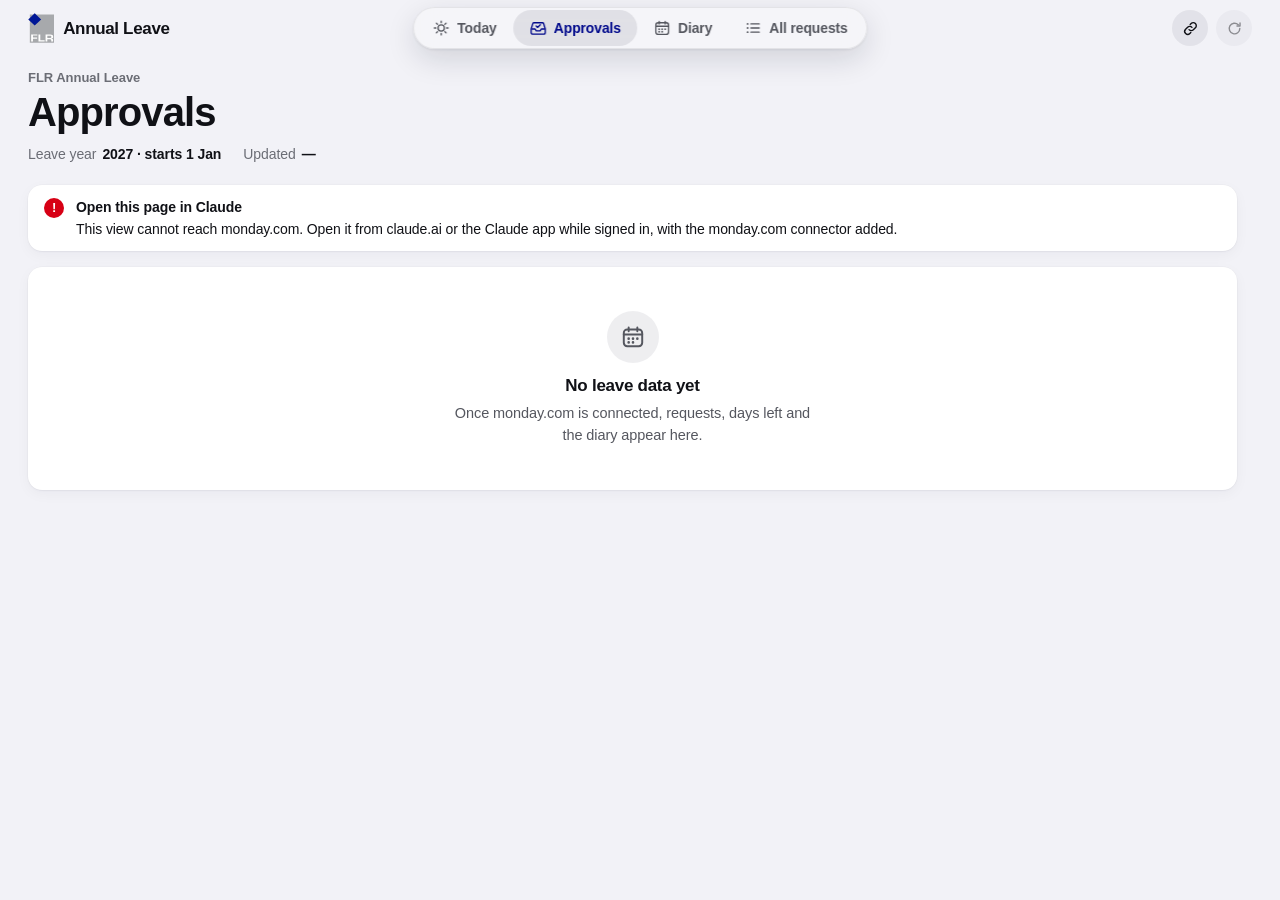
==== annual-leave/index.html @ 5f3b492f "Market Watch 1.0: the Hub page (market/), its tile icon, settings label and Likkle Jeff's answers (b" ====
<!doctype html>
<html lang="en-GB">
<head>
<meta charset="utf-8">
<meta name="viewport" content="width=device-width, initial-scale=1, viewport-fit=cover">
<meta name="robots" content="noindex, nofollow">
<meta name="color-scheme" content="light dark">
<meta http-equiv="Content-Security-Policy" content="default-src 'self'; script-src 'self' 'unsafe-inline'; style-src 'self' 'unsafe-inline'; img-src 'self' data:; connect-src 'self' https://*.supabase.co wss://*.supabase.co; base-uri 'none'; form-action 'none'; object-src 'none'">
<link rel="icon" href="../assets/flr-icon-192.png">
<style>:root{padding-top:env(safe-area-inset-top,0px);padding-bottom:env(safe-area-inset-bottom,0px)}body{margin:0}img{max-width:100%}[hidden]{display:none!important}</style>
<link rel="stylesheet" href="../tool-transition.css">
<script src="../flr-config.js"></script>
<script src="../vendor/supabase-2.116.0.js"></script>
<script src="bridge.js"></script>
<script type="module" src="../assistant/assistant.js?v=2.4"></script>
</head>
<body>
<title>FLR Annual Leave</title>
<style>
/* ============================================================================
   FLR Annual Leave in the FLR Hub's look, shared with the Speeding Report:
   grouped grey ground, white cards, system type, FLR navy as the tint,
   translucent bars and springs. Light and dark follow the viewer's theme.
   ========================================================================== */
:root{
  color-scheme:light;
  --bg:#f2f2f7; --surface:#ffffff; --surface-2:#f7f7fa; --row-hover:#f4f4f8; --weekend:#f3f3f7;
  --fill:rgba(118,118,128,.12); --fill-2:rgba(118,118,128,.22);
  --ink:#101116; --ink-2:#55575f; --ink-3:#6b6d75;
  --sep:rgba(60,60,67,.2); --line-2:rgba(60,60,67,.3);
  --tint:#00098b; --tint-fill:#00098b; --tint-hover:#1a24a8; --on-tint:#ffffff; --tint-soft:rgba(0,9,139,.08);
  --ok:#2a9d48; --green-ink:#1d6b33; --green-soft:rgba(52,199,89,.16);
  --accept:#1f7a36; --accept-hover:#1a6a2f;
  --gold:#dda44d; --gold-ink:#7a4a00; --gold-soft:rgba(221,164,77,.22);
  --red:#d70015; --red-ink:#b3000f; --red-soft:rgba(215,0,21,.1);
  --bh:#8e8e93; --shut:#2f7bc0; --jeff:#8944ab;
  --av-a:#b4b9c5; --av-b:#8b91a0;
  --mat:rgba(246,246,249,.74); --mat-solid:#f6f6f9; --mat-edge:rgba(0,0,0,.07); --blur:saturate(180%) blur(22px);
  --mat-alert:rgba(242,242,247,.9);
  --scrim:rgba(8,10,24,.32);
  --seg-bg:rgba(118,118,128,.12); --seg-thumb:#ffffff; --seg-on:#101116;
  --tab-thumb:rgba(118,118,128,.16); --tab-on:#00098b;
  --toast:rgba(28,28,30,.88); --on-toast:#ffffff;
  --skeleton:rgba(118,118,128,.1); --skeleton-hi:rgba(118,118,128,.2);
  --focus:#1a24a8;
  --sh-card:0 0 0 .5px rgba(0,0,0,.03),0 1px 2px rgba(16,18,40,.04),0 4px 14px rgba(16,18,40,.04);
  --sh-float:0 10px 30px rgba(16,18,40,.14),0 1px 3px rgba(16,18,40,.08);
  --sh-sheet:0 28px 80px rgba(16,18,40,.3),0 2px 8px rgba(16,18,40,.1);
  --sh-thumb:0 3px 8px rgba(0,0,0,.12),0 3px 1px rgba(0,0,0,.04);
  --font-text:-apple-system,BlinkMacSystemFont,"SF Pro Text","Segoe UI",Roboto,"Helvetica Neue",Arial,sans-serif;
  --font-display:-apple-system,BlinkMacSystemFont,"SF Pro Display","Segoe UI",Roboto,"Helvetica Neue",Arial,sans-serif;
  --font-num:ui-rounded,"SF Pro Rounded",-apple-system,BlinkMacSystemFont,"Segoe UI",Roboto,sans-serif;
  --r-card:14px; --r-ctl:10px; --r-sheet:22px; --r-seg:9px; --r-thumb:7px; --r-cell:5px;
  --ease:cubic-bezier(.25,1,.5,1);
  --nav-h:56px; --tabbar-h:0px; --gutter:16px; --hair:1px;
}
@media (min-resolution:2dppx){:root{--hair:.5px}}
@media (prefers-color-scheme:dark){
  :root:not([data-theme="light"]){
    color-scheme:dark;
    --bg:#000000; --surface:#1c1c1e; --surface-2:#232326; --row-hover:#26262a; --weekend:#252528;
    --fill:rgba(118,118,128,.24); --fill-2:rgba(118,118,128,.36);
    --ink:#f5f5f7; --ink-2:#aeaeb2; --ink-3:#98989f;
    --sep:rgba(84,84,88,.55); --line-2:rgba(235,235,245,.28);
    --tint:#9aa2ff; --tint-fill:#4550f0; --tint-hover:#5b65ff; --on-tint:#ffffff; --tint-soft:rgba(154,162,255,.16);
    --ok:#30d158; --green-ink:#5bd87a; --green-soft:rgba(48,209,88,.18);
    --accept:#1f7a36; --accept-hover:#248a3d;
    --gold:#e5b566; --gold-ink:#f2c879; --gold-soft:rgba(229,181,102,.2);
    --red:#ff453a; --red-ink:#ff6b61; --red-soft:rgba(255,69,58,.2);
    --bh:#8e8e93; --shut:#64a8e8; --jeff:#bf5af2; --av-a:#6f7482; --av-b:#545865;
    --mat:rgba(28,28,30,.72); --mat-solid:#1c1c1e; --mat-edge:rgba(255,255,255,.08);
    --mat-alert:rgba(44,44,46,.9);
    --scrim:rgba(0,0,0,.5);
    --seg-bg:rgba(118,118,128,.24); --seg-thumb:#636366; --seg-on:#ffffff;
    --tab-thumb:rgba(255,255,255,.12); --tab-on:#b3b9ff;
    --toast:rgba(58,58,60,.92);
    --skeleton:rgba(118,118,128,.16); --skeleton-hi:rgba(118,118,128,.28);
    --focus:#b3b9ff;
    --sh-card:0 0 0 .5px rgba(255,255,255,.06);
    --sh-float:0 12px 34px rgba(0,0,0,.55),0 0 0 .5px rgba(255,255,255,.08);
    --sh-sheet:0 30px 90px rgba(0,0,0,.7),0 0 0 .5px rgba(255,255,255,.08);
    --sh-thumb:0 3px 8px rgba(0,0,0,.3);
  }
}
:root[data-theme="dark"]{
  color-scheme:dark;
  --bg:#000000; --surface:#1c1c1e; --surface-2:#232326; --row-hover:#26262a; --weekend:#252528;
  --fill:rgba(118,118,128,.24); --fill-2:rgba(118,118,128,.36);
  --ink:#f5f5f7; --ink-2:#aeaeb2; --ink-3:#98989f;
  --sep:rgba(84,84,88,.55); --line-2:rgba(235,235,245,.28);
  --tint:#9aa2ff; --tint-fill:#4550f0; --tint-hover:#5b65ff; --on-tint:#ffffff; --tint-soft:rgba(154,162,255,.16);
  --ok:#30d158; --green-ink:#5bd87a; --green-soft:rgba(48,209,88,.18);
  --accept:#1f7a36; --accept-hover:#248a3d;
  --gold:#e5b566; --gold-ink:#f2c879; --gold-soft:rgba(229,181,102,.2);
  --red:#ff453a; --red-ink:#ff6b61; --red-soft:rgba(255,69,58,.2);
  --bh:#8e8e93; --shut:#64a8e8; --jeff:#bf5af2; --av-a:#6f7482; --av-b:#545865;
  --mat:rgba(28,28,30,.72); --mat-solid:#1c1c1e; --mat-edge:rgba(255,255,255,.08);
  --mat-alert:rgba(44,44,46,.9);
  --scrim:rgba(0,0,0,.5);
  --seg-bg:rgba(118,118,128,.24); --seg-thumb:#636366; --seg-on:#ffffff;
  --tab-thumb:rgba(255,255,255,.12); --tab-on:#b3b9ff;
  --toast:rgba(58,58,60,.92);
  --skeleton:rgba(118,118,128,.16); --skeleton-hi:rgba(118,118,128,.28);
  --focus:#b3b9ff;
  --sh-card:0 0 0 .5px rgba(255,255,255,.06);
  --sh-float:0 12px 34px rgba(0,0,0,.55),0 0 0 .5px rgba(255,255,255,.08);
  --sh-sheet:0 30px 90px rgba(0,0,0,.7),0 0 0 .5px rgba(255,255,255,.08);
  --sh-thumb:0 3px 8px rgba(0,0,0,.3);
}
@media (prefers-reduced-transparency:reduce){:root:root{--mat:var(--mat-solid);--mat-alert:var(--surface);--blur:none}}
@media (prefers-contrast:more){:root:root{--sep:var(--line-2);--ink-3:var(--ink-2);--mat:var(--mat-solid);--mat-alert:var(--surface);--blur:none}}

/* ---------------------------------------------------------------- base */
*,*::before,*::after{box-sizing:border-box}
html{background:var(--bg);scrollbar-gutter:stable;-webkit-text-size-adjust:100%;text-size-adjust:100%;
  scroll-padding-top:calc(env(safe-area-inset-top,0px) + var(--nav-h) + 12px);scroll-padding-bottom:calc(var(--tabbar-h) + 16px)}
html.overlay-open{overflow:hidden}
body{margin:0;background:var(--bg);color:var(--ink);font:400 15px/1.47 var(--font-text);letter-spacing:-.006em;-webkit-font-smoothing:antialiased;
  -webkit-tap-highlight-color:transparent;overflow-x:clip;font-optical-sizing:auto}
button,input,select,textarea{font:inherit;color:inherit;letter-spacing:inherit}
button{cursor:pointer}
h1,h2,h3,h4,p,ul,dl,dd{margin:0}
a{color:var(--tint)}
:focus-visible{outline:2px solid var(--focus);outline-offset:2px}
.sr{position:absolute!important;width:1px;height:1px;overflow:hidden;clip:rect(0 0 0 0);white-space:nowrap}
.defs{position:absolute;width:0;height:0;overflow:hidden}
.num{font-variant-numeric:tabular-nums}
.ico{display:block;width:18px;height:18px;flex:none}
.ico.spin{animation:spin .8s steps(8) infinite}
@keyframes spin{to{transform:rotate(360deg)}}

/* ---------------------------------------------------------------- navigation bar: the material fades in as content scrolls under it */
.navbar{position:fixed;z-index:50;top:0;left:0;right:0;padding-top:env(safe-area-inset-top,0px)}
.nb-mat{position:absolute;inset:0;background:var(--mat);-webkit-backdrop-filter:var(--blur);backdrop-filter:var(--blur);
  box-shadow:inset 0 calc(-1 * var(--hair)) 0 var(--mat-edge);opacity:var(--nb-mat,0);pointer-events:none}
.nb-row{position:relative;display:flex;align-items:center;gap:10px;height:var(--nav-h);max-width:1296px;margin:0 auto;
  padding-inline:max(var(--gutter),env(safe-area-inset-left,0px)) max(var(--gutter),env(safe-area-inset-right,0px))}
.nb-lead,.nb-trail{display:flex;align-items:center;gap:10px;flex:1 1 0;min-width:0}
.nb-trail{justify-content:flex-end;gap:8px}
.brand{display:flex;align-items:center;gap:9px;flex:none;font:600 17px/1 var(--font-text);letter-spacing:-.02em;white-space:nowrap}
.brand .mark{display:block;height:30px;width:auto;aspect-ratio:143/164}
.nb-title{min-width:0;font:600 17px/1.2 var(--font-text);letter-spacing:-.022em;white-space:nowrap;overflow:hidden;text-overflow:ellipsis;
  opacity:var(--nb-title,0);transform:translateY(calc((1 - var(--nb-title,0)) * 4px))}
.btn.nb-act{flex:none}
.nb-act.busy:disabled{opacity:1}
.nb-act.busy .ico{animation:spin 1s linear infinite}
@media (min-width:721px){:root{--gutter:28px}}
@media (min-width:1040px){.nb-title{display:none}}   /* the tab bar sits in the middle of the bar from here up */
@media (max-width:1099px){.brand-name{display:none}}
/* Six tabs need the room: the bar's buttons show icons only (their names stay as tooltips and for screen readers) */
.btn.nb-act{width:36px;padding:0}
.nb-act .lbl{position:absolute;width:1px;height:1px;overflow:hidden;clip:rect(0 0 0 0);white-space:nowrap}

/* ---------------------------------------------------------------- tab bar: a floating capsule, top centre on wide screens, bottom on phones */
.tabbar{position:fixed;z-index:60;top:calc(env(safe-area-inset-top,0px) + (var(--nav-h) - 42px) / 2);left:50%;transform:translateX(-50%);display:flex;padding:3px;
  border-radius:999px;background:var(--mat);-webkit-backdrop-filter:var(--blur);backdrop-filter:var(--blur);box-shadow:var(--sh-float),inset 0 0 0 var(--hair) var(--mat-edge);
  touch-action:none;user-select:none;-webkit-user-select:none}
.tb-thumb{position:absolute;z-index:0;top:3px;bottom:3px;left:0;width:0;border-radius:999px;background:var(--tab-thumb);pointer-events:none}
.tab{position:relative;z-index:1;display:flex;align-items:center;gap:7px;height:36px;padding:0 16px;border:0;border-radius:999px;background:none;
  font:600 14px/1 var(--font-text);letter-spacing:-.01em;color:var(--ink-2);white-space:nowrap;-webkit-tap-highlight-color:transparent;transition:color .18s,transform .28s var(--ease)}
@media (hover:hover){.tab:hover{color:var(--ink)}}
.tab[aria-selected="true"]{color:var(--tab-on)}
.tab:active{transform:scale(.95);transition-duration:.08s}
.tab:focus-visible{outline-offset:-2px}
.badge{display:inline-flex;align-items:center;justify-content:center;min-width:20px;height:20px;padding:0 6px;border-radius:10px;background:var(--red);color:#fff;
  font:700 12px/1 var(--font-text);letter-spacing:0;font-variant-numeric:tabular-nums}
@media (max-width:1039px){   /* phones and tablets: a floating bar at the bottom, as on iPhone */
  :root{--tabbar-h:78px}
  .tabbar{top:auto;bottom:calc(env(safe-area-inset-bottom,0px) + 10px);left:max(16px,env(safe-area-inset-left,0px));right:max(16px,env(safe-area-inset-right,0px));transform:none;padding:4px}
  .tab{flex:1 1 0;flex-direction:column;justify-content:center;gap:3px;min-width:0;height:56px;padding:0 2px;font-size:11px;letter-spacing:0}
  .tab .ico{width:23px;height:23px}
  .tb-thumb{top:4px;bottom:4px}
  .badge{position:absolute;top:4px;left:calc(50% + 5px);min-width:18px;height:18px;padding:0 5px;font-size:11px;box-shadow:0 0 0 2px var(--mat-solid)}
}

/* ---------------------------------------------------------------- page and large title */
.page{display:block;max-width:1296px;margin:0 auto;padding-inline:max(var(--gutter),env(safe-area-inset-left,0px)) max(var(--gutter),env(safe-area-inset-right,0px));
  padding-block:var(--nav-h) calc(var(--tabbar-h) + 48px)}
.lt{display:flex;flex-direction:column;gap:4px;padding-block:14px 20px}
.lt-eyebrow{font:600 13px/1.3 var(--font-text);letter-spacing:-.003em;color:var(--ink-3)}
/* A person's record: the way back to the tab it was opened from, where the eyebrow was (as a back button on iPhone) */
.lt-back{display:inline-flex;align-items:center;align-self:flex-start;gap:1px;min-height:32px;margin:-8px 0 -7px -9px;padding:0 12px 0 3px;border:0;border-radius:999px;
  background:none;font:600 15px/1 var(--font-text);letter-spacing:-.01em;color:var(--tint);cursor:pointer;-webkit-tap-highlight-color:transparent;
  transition:background-color .15s,transform .25s var(--ease)}
.lt-back .ico{width:20px;height:20px}
@media (hover:hover){.lt-back:hover{background:var(--tint-soft)}}
.lt-back:active{transform:scale(.96);transition-duration:.08s}
.lt-back:focus-visible{outline:2px solid var(--focus);outline-offset:1px}
.lt-title{font:700 clamp(32px,4.2vw,40px)/1.08 var(--font-display);letter-spacing:-.022em;text-wrap:balance}
.lt-title:focus{outline:none}
.lt-sub{max-width:70ch;font-size:15px;color:var(--ink-2);text-wrap:pretty}
.lt-sub.has-who{display:flex;align-items:center;gap:10px}   /* My Leave: the person's photo, then their name in bold */
.lt-sub .avatar{width:34px;height:34px;font-size:12.5px}
.lt-sub b{font-weight:650;color:var(--ink)}
.meta-row{display:flex;flex-wrap:wrap;align-items:baseline;gap:4px 22px;margin-top:6px}
.meta{display:flex;flex-wrap:wrap;gap:4px 22px;font-size:14px}
.meta>div{display:flex;gap:6px;align-items:baseline}
.meta dt{color:var(--ink-3)}
.meta dd{font-weight:600;font-variant-numeric:tabular-nums}
.saving{display:inline-flex;align-items:center;gap:7px;font-size:14px;font-weight:600;color:var(--tint)}
.saving::before{content:"";width:7px;height:7px;flex:none;border-radius:50%;background:currentColor}
@media (prefers-reduced-motion:no-preference){.saving::before{animation:pulse 1.2s ease-in-out infinite}}
@keyframes pulse{50%{opacity:.25}}

/* ---------------------------------------------------------------- buttons: feedback on press, not on release */
.btn{position:relative;display:inline-flex;align-items:center;justify-content:center;gap:7px;min-height:36px;padding:0 16px;border:0;border-radius:999px;
  background:var(--fill);color:var(--ink);font:600 14px/1 var(--font-text);letter-spacing:-.006em;white-space:nowrap;text-decoration:none;cursor:pointer;
  -webkit-tap-highlight-color:transparent;transition:transform .28s var(--ease),background-color .15s,color .15s,opacity .15s}
.btn .ico{width:17px;height:17px}
.btn:active{transform:scale(.96);transition-duration:.08s}
.btn:disabled{opacity:.45;cursor:default}
.btn:disabled:active{transform:none}
.btn[aria-busy="true"]:disabled{opacity:1}
.btn.sm{min-height:30px;padding:0 12px;font-size:13px}
.btn.lg{min-height:44px;padding:0 20px;font-size:15px}
.btn.primary{background:var(--tint-fill);color:var(--on-tint)}
.btn.tinted{background:var(--tint-soft);color:var(--tint)}
.btn.accept{background:var(--accept);color:#fff}
.btn.review{background:var(--gold-soft);color:var(--gold-ink)}
.btn.deny{background:var(--red-soft);color:var(--red-ink)}
@media (hover:hover){
  .btn:hover:not(:disabled){background:var(--fill-2)}
  .btn.primary:hover:not(:disabled){background:var(--tint-hover)}
  .btn.tinted:hover:not(:disabled){background:color-mix(in srgb,var(--tint) 16%,transparent)}
  .btn.accept:hover:not(:disabled){background:var(--accept-hover)}
  .btn.review:hover:not(:disabled){background:color-mix(in srgb,var(--gold) 38%,transparent)}
  .btn.deny:hover:not(:disabled){background:color-mix(in srgb,var(--red) 17%,transparent)}
}
.iconbtn{display:grid;place-items:center;width:36px;height:36px;flex:none;padding:0;border:0;border-radius:50%;background:var(--fill);color:var(--ink);cursor:pointer;
  -webkit-tap-highlight-color:transparent;transition:transform .28s var(--ease),background-color .15s}
.iconbtn:active{transform:scale(.9);transition-duration:.08s}
@media (hover:hover){.iconbtn:hover{background:var(--fill-2)}}

/* ---------------------------------------------------------------- fields, segmented control, filter chips */
.toolbar{display:flex;flex-wrap:wrap;align-items:center;gap:8px 10px;margin-bottom:10px}
.toolbar .grow{flex:1 1 220px}
.toolbar select.input{flex:0 1 auto}
.input{height:38px;min-width:0;max-width:100%;padding:0 12px;border:0;border-radius:var(--r-ctl);background-color:var(--fill);color:var(--ink);
  font:400 15px/1 var(--font-text);letter-spacing:-.01em;transition:background-color .15s,box-shadow .15s}
select.input{-webkit-appearance:none;appearance:none;padding-right:34px;cursor:pointer;background-repeat:no-repeat;background-position:right 12px center;
  background-image:url("data:image/svg+xml,%3Csvg xmlns='http://www.w3.org/2000/svg' width='12' height='8' viewBox='0 0 12 8'%3E%3Cpath d='M1.5 1.75 6 6.25l4.5-4.5' fill='none' stroke='%238e8e93' stroke-width='1.8' stroke-linecap='round' stroke-linejoin='round'/%3E%3C/svg%3E")}
input.input[type="search"]{padding-left:34px;background-repeat:no-repeat;background-position:11px center;
  background-image:url("data:image/svg+xml,%3Csvg xmlns='http://www.w3.org/2000/svg' width='16' height='16' viewBox='0 0 16 16'%3E%3Ccircle cx='6.8' cy='6.8' r='5' fill='none' stroke='%238e8e93' stroke-width='1.8'/%3E%3Cpath d='m10.6 10.6 3.9 3.9' stroke='%238e8e93' stroke-width='1.8' stroke-linecap='round'/%3E%3C/svg%3E")}
.input::placeholder{color:var(--ink-3);opacity:1}
@media (hover:hover){.input:hover{background-color:var(--fill-2)}}
.input:focus-visible{outline:none;box-shadow:0 0 0 3px var(--tint-soft),inset 0 0 0 1.5px var(--focus)}
textarea.note{display:block;width:100%;min-height:66px;resize:vertical;padding:10px 12px;border:0;border-radius:var(--r-ctl);background:var(--fill);
  font:400 15px/1.4 var(--font-text);transition:background-color .15s,box-shadow .15s}
textarea.note::placeholder{color:var(--ink-3);opacity:1}
textarea.note:focus-visible{outline:none;background:var(--surface);box-shadow:0 0 0 3px var(--tint-soft),inset 0 0 0 1.5px var(--focus)}
textarea.note:disabled{opacity:.55}
@media (pointer:coarse){.input,textarea.note{font-size:16px}}   /* 16px keeps iOS from zooming into a field */
label.lbl{display:grid;gap:6px}
.seg{position:relative;display:inline-grid;grid-auto-flow:column;grid-auto-columns:1fr;flex:none;margin:0;padding:2px;min-width:0;border:0;border-radius:var(--r-seg);
  background:var(--seg-bg);touch-action:pan-y}
.seg legend{position:absolute!important;width:1px;height:1px;overflow:hidden;clip:rect(0 0 0 0)}
.seg .thumb{position:absolute;z-index:0;top:2px;bottom:2px;left:0;width:0;border-radius:var(--r-thumb);background:var(--seg-thumb);box-shadow:var(--sh-thumb);pointer-events:none}
.seg label{position:relative;z-index:1;display:flex;align-items:center;justify-content:center;min-height:32px;padding:0 16px;font:600 13px/1.15 var(--font-text);
  letter-spacing:-.006em;color:var(--ink-2);text-align:center;cursor:pointer;user-select:none;-webkit-user-select:none;transition:color .18s}
.seg label.on{color:var(--seg-on)}
.seg input{position:absolute;inset:0;width:100%;height:100%;margin:0;opacity:0;cursor:pointer}
.seg label:has(input:focus-visible){outline:2px solid var(--focus);outline-offset:-1px;border-radius:var(--r-thumb)}
.seg:not(.live) label:has(input:checked){background:var(--seg-thumb);color:var(--seg-on);border-radius:var(--r-thumb);box-shadow:var(--sh-thumb)}
.seg.dragging{cursor:grabbing}
.fchip{position:relative;display:inline-flex;align-items:center;gap:6px;flex:none;height:34px;padding:0 14px;border-radius:999px;background:var(--fill);color:var(--ink-2);
  font:600 13px/1 var(--font-text);cursor:pointer;user-select:none;-webkit-user-select:none;-webkit-tap-highlight-color:transparent;
  transition:background-color .15s,color .15s,transform .28s var(--ease)}
.fchip input{position:absolute;width:1px;height:1px;margin:0;opacity:0;pointer-events:none}
.fchip .ico{display:none;width:14px;height:14px;margin-left:-3px}
.fchip:has(input:checked){background:var(--tint-fill);color:var(--on-tint)}
.fchip:has(input:checked) .ico{display:block}
.fchip:has(input:focus-visible){outline:2px solid var(--focus);outline-offset:2px}
.fchip:active{transform:scale(.95);transition-duration:.08s}
@media (hover:hover){.fchip:not(:has(input:checked)):hover{background:var(--fill-2)}}
.chiprow{display:flex;flex-wrap:wrap;gap:8px}
@media (max-width:560px){
  .toolbar .grow{flex-basis:100%}
  .toolbar select.input{flex:1 1 150px}
}

/* ---------------------------------------------------------------- alerts, empty states, loading */
.alerts{display:flex;flex-direction:column;gap:8px;margin:0 0 16px}
.alerts:empty{display:none}
.alert{display:flex;align-items:flex-start;gap:12px;padding:12px 16px;border-radius:var(--r-card);background:var(--surface);box-shadow:var(--sh-card);font-size:14px;line-height:1.45}
.alert::before{content:"!";flex:none;display:grid;place-items:center;width:20px;height:20px;margin-top:1px;border-radius:50%;background:var(--gold);color:#1b1200;font:700 13px/1 var(--font-text)}
.alert.bad::before{background:var(--red);color:#fff}
.alert .at{display:flex;flex-direction:column;gap:2px;min-width:0}
.alert b{font-weight:600}
.alert .muted{color:var(--ink-3)}
.wp-issues{display:grid;gap:8px;margin:6px 0 4px;padding:0;list-style:none}
.wp-issues li{display:grid;gap:1px}
.wp-issues b{font-weight:600}
.empty{display:flex;flex-direction:column;align-items:center;gap:6px;padding:44px 20px;border-radius:var(--r-card);background:var(--surface);box-shadow:var(--sh-card);text-align:center;color:var(--ink-2)}
.empty h3{font:600 17px/1.3 var(--font-text);letter-spacing:-.016em;color:var(--ink)}
.empty p{max-width:46ch;font-size:14.5px}
.em-ico{display:grid;place-items:center;width:52px;height:52px;margin-bottom:6px;border-radius:50%;background:var(--fill);color:var(--ink-2)}
.em-ico .ico{width:26px;height:26px}
.em-ico.ok{background:var(--green-soft);color:var(--green-ink)}
.skeleton{display:grid;gap:16px}
.skeleton div{height:200px;border-radius:var(--r-card);background:var(--skeleton)}
.skeleton div+div{height:140px}
@media (prefers-reduced-motion:no-preference){
  .skeleton div{background:linear-gradient(90deg,var(--skeleton) 30%,var(--skeleton-hi) 50%,var(--skeleton) 70%) 0 0/300% 100%;animation:shimmer 1.4s linear infinite}
}
@keyframes shimmer{from{background-position:100% 0}to{background-position:0 0}}

/* ---------------------------------------------------------------- status pills (filled) and suggestions (outlined) */
.pill{display:inline-flex;align-items:center;gap:6px;padding:3px 10px 3px 8px;border-radius:999px;font:600 12.5px/1.35 var(--font-text);letter-spacing:-.003em;white-space:nowrap}
.pill::before{content:"";width:7px;height:7px;flex:none;border-radius:50%;background:currentColor}
.pill.ok{background:var(--green-soft);color:var(--green-ink)}
.pill.new{background:var(--tint-soft);color:var(--tint)}
.pill.review{background:var(--gold-soft);color:var(--gold-ink)}
.pill.deny{background:var(--red-soft);color:var(--red-ink)}
.pill.grey{background:var(--fill);color:var(--ink-2)}
.pill.grey::before{background:transparent;box-shadow:inset 0 0 0 1.5px currentColor}
.pill.sug{background:transparent;box-shadow:inset 0 0 0 1.5px currentColor}
.chip{display:inline-flex;align-items:center;padding:2px 9px;border-radius:999px;background:var(--fill);font:500 12.5px/1.4 var(--font-text);color:var(--ink-2);white-space:nowrap}
.chip.days{background:var(--tint-soft);color:var(--tint);font-weight:600}

/* ---------------------------------------------------------------- approvals */
.cards{display:grid;gap:18px}
.card{min-width:0;border-radius:var(--r-card);background:var(--surface);box-shadow:var(--sh-card);overflow:hidden}
.card-head{display:flex;flex-wrap:wrap;align-items:center;justify-content:space-between;gap:12px 16px;padding:16px 18px}
.ch-who{display:flex;align-items:center;gap:12px;min-width:0}
.ch-who>div{min-width:0}
.ch-side{display:flex;flex-wrap:wrap;align-items:center;gap:8px}
.avatar{display:grid;place-items:center;width:42px;height:42px;flex:none;border-radius:50%;background:var(--tint-soft);color:var(--tint);font:600 15px/1 var(--font-text);letter-spacing:.02em}
img.avatar{display:block;object-fit:cover;background:var(--fill);box-shadow:0 0 0 var(--hair) var(--sep)}   /* the person's photo, when there is one */
.card-head h2{font:600 19px/1.25 var(--font-display);letter-spacing:-.017em;overflow-wrap:anywhere}
.meta-line{display:flex;flex-wrap:wrap;align-items:center;gap:6px 8px;margin-top:5px;font-size:13px;color:var(--ink-2)}
.card-body{display:grid;grid-template-columns:minmax(0,1.3fr) minmax(0,1fr);border-top:var(--hair) solid var(--sep)}
.card-col{display:grid;align-content:start;gap:18px;min-width:0;padding:16px 18px 18px}
.card-col.side{background:var(--surface-2);border-left:var(--hair) solid var(--sep)}
@media (max-width:860px){.card-body{grid-template-columns:minmax(0,1fr)}.card-col.side{border-left:0;border-top:var(--hair) solid var(--sep)}}
.card-foot{display:grid;gap:12px;padding:16px 18px 18px;border-top:var(--hair) solid var(--sep)}
.panel-block{display:grid;gap:8px;min-width:0}
.panel-title{display:flex;flex-wrap:wrap;align-items:center;justify-content:space-between;gap:8px}
.eyebrow{font:600 13px/1.3 var(--font-text);letter-spacing:-.003em;color:var(--ink-2)}
.dates{font:600 20px/1.25 var(--font-display);letter-spacing:-.018em;font-variant-numeric:tabular-nums;text-wrap:balance}
.subtle{font-size:13.5px;line-height:1.45;color:var(--ink-2)}
.subtle.neg{color:var(--red-ink);font-weight:600}
.note-text{padding:10px 12px;border-radius:10px;background:var(--fill);font-size:14.5px;line-height:1.45;white-space:pre-wrap;overflow-wrap:anywhere}
.formlink{font-weight:600;color:var(--ink);overflow-wrap:anywhere;user-select:all;-webkit-user-select:all}
.statlist{border-radius:12px;background:var(--surface);box-shadow:0 0 0 var(--hair) var(--sep);overflow:hidden}
.card-col.side .statlist{box-shadow:var(--sh-card)}
.stat{display:flex;justify-content:space-between;align-items:baseline;gap:12px;padding:9px 12px;font-size:14px}
.stat+.stat{background:linear-gradient(var(--sep),var(--sep)) 12px 0/calc(100% - 12px) var(--hair) no-repeat}
.stat>span{color:var(--ink-2)}
.stat b{font-weight:600;text-align:right;font-variant-numeric:tabular-nums;overflow-wrap:anywhere}
button.stat{align-items:center;width:100%;border:0;background-color:transparent;color:inherit;font:inherit;font-size:14px;text-align:left;cursor:pointer;
  -webkit-tap-highlight-color:transparent;transition:background-color .15s}
button.stat b{display:inline-flex;align-items:center;gap:2px;color:var(--tint)}
button.stat b .ico{width:15px;height:15px;margin-right:-4px}
@media (hover:hover){button.stat:hover{background-color:var(--row-hover)}}
button.stat:active{background-color:var(--fill);transition-duration:.08s}
button.stat:focus-visible{outline:2px solid var(--focus);outline-offset:-2px}
.left-after{display:flex;align-items:center;justify-content:space-between;gap:12px;padding:11px 12px 12px;border-top:var(--hair) solid var(--sep)}
.left-after>span:first-child{font:600 14px/1.3 var(--font-text)}
.left-after .big{font:700 32px/1 var(--font-num);letter-spacing:-.02em}
.big.neg{color:var(--red-ink)}
.yearlabel{margin-top:2px;font:600 13px/1.3 var(--font-text);color:var(--ink-3)}
.greyline{padding:10px 12px;border-radius:10px;background:var(--fill);font-size:13.5px;color:var(--ink-2)}
.okline{display:flex;align-items:center;gap:8px;padding:9px 12px;border-radius:10px;background:var(--green-soft);color:var(--green-ink);font-size:13.5px;font-weight:600}
.okline .ico{width:16px;height:16px}
.groupblock{display:grid;gap:8px}
.gb-head{display:flex;flex-wrap:wrap;align-items:baseline;justify-content:space-between;gap:2px 10px;font-size:14px}
.gb-head b{font-weight:600}
.clash-list{display:grid;gap:6px;padding:0;list-style:none}
.clash-list li{padding:8px 12px;border-radius:10px;background:var(--red-soft);font-size:13.5px;line-height:1.45}
.clash-list li b{color:var(--red-ink);font-weight:600}
.suggest{display:flex;flex-wrap:wrap;align-items:center;gap:8px 10px}
.decide-row{display:flex;flex-wrap:wrap;align-items:center;gap:8px}
@media (max-width:560px){.decide-row .btn{flex:1 1 0;padding-inline:10px}}

/* ---------------------------------------------------------------- planner grid: the diary, and the few days around each request */
.grid-wrap{overflow-x:auto;border-radius:var(--r-card);background:var(--surface);box-shadow:var(--sh-card);overscroll-behavior-x:contain}
.card .grid-wrap{border-radius:12px;box-shadow:none;border:var(--hair) solid var(--sep)}
table.plan{min-width:100%;border-collapse:separate;border-spacing:0;font-size:12px}
table.plan th,table.plan td{padding:0;text-align:center;border-bottom:var(--hair) solid var(--sep);border-right:var(--hair) solid var(--sep)}
table.plan tr>:last-child{border-right:0}
table.plan tbody tr:last-child>*{border-bottom:0}
table.plan .name{position:sticky;left:0;z-index:2;min-width:168px;max-width:220px;padding:7px 12px;background-color:var(--surface);text-align:left;font-size:13px;
  white-space:nowrap;overflow:hidden;text-overflow:ellipsis;border-right:var(--hair) solid var(--line-2)}
table.plan .name .pn{display:flex;align-items:center;gap:7px;min-width:0}
/* each name is a button to that person's record, filling its cell */
table.plan button.pn{width:calc(100% + 24px);margin:-7px -12px;padding:7px 12px;border:0;background:none;color:inherit;font:inherit;text-align:left;cursor:pointer;
  -webkit-tap-highlight-color:transparent;transition:background-color .15s}
@media (hover:hover){table.plan button.pn:hover{background:var(--row-hover)}table.plan button.pn:hover .pt{color:var(--tint)}}
table.plan button.pn:active{background:var(--fill);transition-duration:.08s}
table.plan button.pn:focus-visible{outline:2px solid var(--focus);outline-offset:-2px}
table.plan .name .pn .av{--av:20px;margin-block:-1px}   /* a 20px photo; rows keep their height */
table.plan .name .pt{min-width:0;overflow:hidden;text-overflow:ellipsis}
table.plan .name .ws{display:none}
table.plan thead th{position:sticky;top:0;z-index:3;background-color:var(--surface)}
table.plan thead th.weekend{background-color:var(--weekend)}
table.plan thead th.name{z-index:4;font:600 12px/1.3 var(--font-text);color:var(--ink-3)}
table.plan .dh{min-width:31px;padding:6px 0 7px;font:600 12.5px/1 var(--font-text);font-variant-numeric:tabular-nums;color:var(--ink)}
table.plan .dh .dow{display:block;margin-bottom:4px;font-size:10px;font-weight:600;color:var(--ink-3)}
table.plan .dh .dn{display:inline-grid;place-items:center;min-width:22px;height:22px;border-radius:11px}
table.plan .dh.today .dn{background:var(--tint-fill);color:var(--on-tint)}
table.plan .dh.inreq{box-shadow:inset 0 -3px 0 var(--tint)}
table.plan td.day{position:relative;height:30px;min-width:31px}
.weekend{background-color:var(--weekend)}
.closed-bh{--cl:var(--bh);background-image:repeating-linear-gradient(135deg,color-mix(in srgb,var(--bh) 42%,transparent) 0 1.5px,transparent 1.5px 6px)}
.closed-shut{--cl:var(--shut);background-image:repeating-linear-gradient(135deg,color-mix(in srgb,var(--shut) 48%,transparent) 0 1.5px,transparent 1.5px 6px)}
.closed-jeff{--cl:var(--jeff);background-image:repeating-linear-gradient(135deg,color-mix(in srgb,var(--jeff) 48%,transparent) 0 1.5px,transparent 1.5px 6px)}
.fill{position:absolute;top:5px;bottom:5px;left:2px;width:calc(100% - 4px);display:block;padding:0;border:0;border-radius:var(--r-cell)}
.fill.half-am{width:calc(50% - 3px)}
.fill.half-pm{left:auto;right:2px;width:calc(50% - 3px)}
button.fill{cursor:pointer;transition:transform .2s var(--ease),filter .15s}
button.fill:active{transform:scale(.86);transition-duration:.08s}
@media (hover:hover){button.fill:hover{filter:brightness(1.12) saturate(1.1)}}
button.fill:focus-visible{outline:2px solid var(--focus);outline-offset:1px}
.fill.accepted{background:var(--ok)}
.fill.new{background:repeating-linear-gradient(135deg,var(--tint-fill) 0 3px,color-mix(in srgb,var(--tint-fill) 32%,var(--surface)) 3px 6px)}
.fill.review{background:repeating-linear-gradient(135deg,var(--gold) 0 3px,color-mix(in srgb,var(--gold) 38%,var(--surface)) 3px 6px)}
tr.section th{padding:9px 0;background-color:var(--surface-2);text-align:left}
.sec-t{position:sticky;left:0;display:inline-flex;flex-wrap:wrap;align-items:baseline;gap:2px 8px;padding-inline:12px;font:600 13px/1.3 var(--font-text);color:var(--ink)}
.sec-t .limit{font-weight:400;color:var(--ink-3)}
tr.count td{height:24px;font:600 11.5px/1 var(--font-text);font-variant-numeric:tabular-nums;color:var(--ink-3)}
tr.count td.over{background-color:var(--red-soft);color:var(--red-ink);font-weight:700}
tr.count .name{font:500 12px/1.3 var(--font-text);color:var(--ink-3)}
@media (max-width:640px){table.plan .name{min-width:116px;max-width:140px;padding-inline:10px;font-size:12.5px}table.plan .name .wf{display:none}table.plan .name .ws{display:inline}}
/* The colour key pulls down from its button at the end of the filters, anchored to it, and is out of the way otherwise */
.diary-filters{position:relative}
.keydrop{position:relative;flex:none;margin-left:auto}
.keydrop>summary{display:inline-flex;align-items:center;gap:8px;height:34px;padding:0 11px 0 13px;border-radius:999px;background:var(--fill);color:var(--ink);
  font:600 13px/1 var(--font-text);list-style:none;cursor:pointer;user-select:none;-webkit-user-select:none;-webkit-tap-highlight-color:transparent;
  transition:background-color .15s,transform .28s var(--ease)}
.keydrop>summary::-webkit-details-marker{display:none}
.keydrop>summary:active{transform:scale(.95);transition-duration:.08s}
.keydrop>summary:focus-visible{outline:2px solid var(--focus);outline-offset:2px}
@media (hover:hover){.keydrop>summary:hover{background:var(--fill-2)}}
.keydrop[open]:not(.closing)>summary{background:var(--fill-2)}
.kb-dots{display:inline-flex;gap:2px}
.kb-dots i{width:8px;height:8px;border-radius:50%}
.kb-chev{width:14px;height:14px;color:var(--ink-3);transition:transform .32s var(--ease)}
.keydrop[open]:not(.closing) .kb-chev{transform:rotate(180deg)}
.key-pop{position:absolute;z-index:30;top:calc(100% + 8px);right:0;display:grid;grid-template-columns:repeat(3,max-content);gap:16px 30px;
  width:max-content;max-width:calc(100vw - 2 * var(--gutter));padding:16px 20px 18px;border-radius:16px;
  background:var(--mat-alert);-webkit-backdrop-filter:var(--blur);backdrop-filter:var(--blur);box-shadow:var(--sh-float)}
.key-sec{display:grid;align-content:start;gap:9px;min-width:0}
.key-sec .kh{margin:0;font:600 12.5px/1.3 var(--font-text);color:var(--ink-3)}
.key-sec ul{display:grid;gap:8px;padding:0;margin:0;list-style:none}
.key-sec li{display:flex;align-items:center;gap:9px;font:500 13.5px/1.3 var(--font-text);color:var(--ink);white-space:nowrap}
.key-sec .sw{width:20px;height:14px}
@media (max-width:760px){.key-pop{grid-template-columns:repeat(2,max-content)}.key-sec.other{grid-column:1 / -1}.key-sec.other ul{grid-template-columns:repeat(2,max-content);column-gap:30px}}
@media (max-width:560px){
  .keydrop{position:static;margin-left:0}   /* the button lines up with the chips, and the panel spans the filters below them */
  .key-pop{left:0;right:0;width:auto;max-width:none;grid-template-columns:repeat(2,minmax(0,1fr));gap:16px}
  .key-sec.other ul{grid-template-columns:repeat(2,minmax(0,1fr));column-gap:12px}
  .key-sec li{white-space:normal}
}
/* Once the Colour key button scrolls up under the navigation bar on the Diary, the bar takes over: a compact key
   button, and, while the key is open, the key itself as a slim strip along the bottom of the bar. It comes along as
   the page scrolls, the page scrolls beneath it as it does beneath the bar, and it never sits over the grid itself. */
.nb-key{display:none}
html.key-docked .nb-key{display:grid}
.nb-key .kb-dots{gap:2.5px}
.nb-key .kb-dots i{width:7px;height:7px}
.nb-key[aria-expanded="true"]{background:var(--tint-soft);box-shadow:inset 0 0 0 1.5px color-mix(in srgb,var(--tint) 45%,transparent)}
@media (prefers-reduced-motion:no-preference){html.key-docked .nb-key{animation:nbkey-in .34s cubic-bezier(.2,1,.4,1)}}
@keyframes nbkey-in{from{opacity:0;transform:scale(.6)}}
.key-strip{position:relative;display:flex;align-items:flex-start;gap:12px;max-width:1296px;margin:0 auto;
  padding:2px max(var(--gutter),env(safe-area-inset-right,0px)) 10px max(var(--gutter),env(safe-area-inset-left,0px))}
.ks-scroll{display:flex;flex-wrap:wrap;align-items:center;gap:6px 22px;flex:1 1 auto;min-width:0;padding-top:4px}
.ks-group{display:flex;flex-wrap:wrap;align-items:center;gap:5px 14px}
.ks-group .kh{font:600 11.5px/1.3 var(--font-text);letter-spacing:.01em;color:var(--ink-3)}
.ks-item{display:inline-flex;align-items:center;gap:6px;font:500 13px/1.3 var(--font-text);color:var(--ink);white-space:nowrap}
.ks-item .sw{width:18px;height:13px}
.ks-close{width:28px;height:28px}
@media (prefers-reduced-motion:no-preference){.key-strip.arrive{animation:strip-in .3s cubic-bezier(.2,1,.4,1)}}
@keyframes strip-in{from{opacity:0;transform:translateY(-6px)}}
@media (max-width:760px){   /* phones: one line that swipes sideways, so the strip stays slim */
  .key-strip{align-items:center;padding-bottom:8px}
  .ks-scroll{flex-wrap:nowrap;overflow-x:auto;overscroll-behavior-x:contain;scrollbar-width:none;padding:2px 20px 2px 0;
    -webkit-mask-image:linear-gradient(90deg,#000 calc(100% - 28px),transparent);mask-image:linear-gradient(90deg,#000 calc(100% - 28px),transparent)}
  .ks-scroll::-webkit-scrollbar{display:none}
  .ks-group{flex-wrap:nowrap;flex:none}
}
.sw{position:relative;display:inline-block;flex:none;width:16px;height:12px;border-radius:4px;box-shadow:inset 0 0 0 var(--hair) var(--line-2)}
.sw.acc{background:var(--ok);box-shadow:none}
.sw.new{background:repeating-linear-gradient(135deg,var(--tint-fill) 0 3px,color-mix(in srgb,var(--tint-fill) 32%,var(--surface)) 3px 6px);box-shadow:none}
.sw.rev{background:repeating-linear-gradient(135deg,var(--gold) 0 3px,color-mix(in srgb,var(--gold) 38%,var(--surface)) 3px 6px);box-shadow:none}
.foot{margin:12px 4px 0;max-width:90ch;font-size:12.5px;line-height:1.5;color:var(--ink-3)}

/* ---------------------------------------------------------------- diary: month navigation, calendar, and an agenda on phones */
.diary-nav{justify-content:space-between;margin-bottom:12px}
.monthnav{display:flex;align-items:center;gap:6px;flex:1 1 auto;min-width:0}
.month{min-width:190px;font:700 22px/1.2 var(--font-display);letter-spacing:-.016em;text-align:center;font-variant-numeric:tabular-nums}
.monthnav .btn{margin-left:4px}
@media (max-width:560px){.month{min-width:0;flex:1 1 auto;font-size:19px}.diary-nav .seg{flex:1 1 100%}}
.cal{display:grid;grid-template-columns:repeat(7,minmax(0,1fr));gap:var(--hair);border-radius:var(--r-card);background:var(--sep);box-shadow:var(--sh-card);overflow:hidden}
.cal .dow{padding:8px 10px;background:var(--surface-2);font:600 12px/1.2 var(--font-text);color:var(--ink-3)}
.cal .cell{display:flex;flex-direction:column;gap:3px;min-width:0;min-height:112px;padding:6px 6px 8px;background-color:var(--surface)}
.cal .cell.out{background-color:var(--surface-2)}
.cal .cell.we{background-color:var(--weekend)}
.cal .d{display:inline-grid;place-items:center;align-self:flex-start;min-width:26px;height:26px;padding:0 4px;border-radius:13px;font:600 13px/1 var(--font-text);font-variant-numeric:tabular-nums;color:var(--ink-2)}
.cal .cell.today .d{background:var(--tint-fill);color:var(--on-tint)}
/* A holiday's name and day number sit on solid plates tinted with the holiday's colour, so they read clearly over its stripes */
.cal .cell:is(.closed-bh,.closed-shut,.closed-jeff):not(.today) .d{background:var(--surface);color:var(--ink);
  box-shadow:0 0 0 var(--hair) color-mix(in srgb,var(--cl) 55%,transparent)}
.cal .closure{align-self:stretch;margin-top:1px;padding:4px 7px 4px 9px;border-radius:7px;background:color-mix(in srgb,var(--cl,var(--bh)) 14%,var(--surface));
  box-shadow:inset 3px 0 0 var(--cl,var(--bh)),0 0 0 var(--hair) color-mix(in srgb,var(--cl,var(--bh)) 32%,transparent);
  font:600 12px/1.32 var(--font-text);letter-spacing:-.004em;color:var(--ink);overflow-wrap:anywhere}
.who{display:flex;align-items:center;gap:5px;width:100%;min-width:0;padding:2px 7px 2px 2px;border:0;border-radius:999px;background:none;font:500 12px/1.35 var(--font-text);color:var(--ink);text-align:left;white-space:nowrap}
.who .wn{min-width:0;overflow:hidden;text-overflow:ellipsis}
.who.accepted{background:var(--green-soft)}
.who.pending{padding:1px 6px 1px 1px;border:1px dashed color-mix(in srgb,var(--tint) 60%,transparent);background:var(--tint-soft)}
.who .av{--av:18px;margin-block:-1px}   /* an 18px photo in the 20px entry: entries keep their height */
/* Narrower day cells (tablets) shorten the name so the photo doesn't squeeze it: "Richard W.", then "Richard".
   Phones get the day list instead, with whole names. */
.cal .cell{container-type:inline-size}
.who .ws,.who .wt{display:none}
@container (max-width:150px){.who .wf{display:none}.who .ws{display:inline}}
@container (max-width:112px){.who .ws{display:none}.who .wt{display:inline}}
/* Staff photos: a small circle beside each name, or the person's initials in the same circle. The ring is the
   page's surface, or the colour of the leave type for other leave. */
.av{flex:none;display:inline-grid;place-items:center;width:var(--av,20px);height:var(--av,20px);border-radius:50%;overflow:hidden;
  background:linear-gradient(180deg,var(--av-a),var(--av-b));color:#fff;font:600 calc(var(--av,20px) * .44)/1 var(--font-text);letter-spacing:.02em;
  box-shadow:0 0 0 1.5px var(--ring,var(--surface));user-select:none;-webkit-user-select:none}
img.av{display:block;object-fit:cover;background:var(--fill)}
button.who{cursor:pointer;transition:transform .2s var(--ease),filter .15s}
button.who:active{transform:scale(.96);transition-duration:.08s}
@media (hover:hover){button.who:hover{filter:brightness(.97)}}
.agenda{display:none}
@media (max-width:640px){.cal{display:none}.agenda{display:block}}
.ag-list{padding:0;list-style:none;border-radius:var(--r-card);background:var(--surface);box-shadow:var(--sh-card);overflow:hidden}
.ag-day{display:grid;grid-template-columns:46px minmax(0,1fr);align-items:start;gap:12px;padding:11px 14px}
.ag-day+.ag-day{box-shadow:inset 0 var(--hair) 0 var(--sep)}
.ag-date{display:flex;flex-direction:column;align-items:center;justify-content:center;width:46px;height:46px;border-radius:12px;background:var(--fill);line-height:1}
.ag-date b{font:700 19px/1 var(--font-num);font-variant-numeric:tabular-nums}
.ag-date small{margin-top:3px;font:600 10.5px/1 var(--font-text);letter-spacing:.04em;text-transform:uppercase;color:var(--ink-3)}
.ag-day.today .ag-date{background:var(--tint-fill);color:var(--on-tint)}
.ag-day.today .ag-date small{color:inherit;opacity:.85}
.ag-main{display:flex;flex-wrap:wrap;align-items:center;gap:6px;min-width:0;padding-top:3px}
.ag-main .who{width:auto;max-width:100%;padding:5px 11px 5px 4px;border-radius:999px;font-size:13px}
.ag-main .who.pending{padding:4px 10px 4px 3px}
.ag-main .who .av{--av:20px;margin-block:-1.5px}   /* 20px on phones, in a chip of the same height as before */
.ag-closure{display:flex;align-items:center;gap:8px;flex-basis:100%;font:600 13.5px/1.3 var(--font-text);color:var(--ink)}

/* ---------------------------------------------------------------- leave list: each person's leave for the year, in date order */
.lv{display:grid;gap:22px}
.lv-sec{display:grid;gap:8px;min-width:0}
.lv-head{display:flex;flex-wrap:wrap;align-items:baseline;gap:2px 8px;padding-inline:18px;font:600 13px/1.3 var(--font-text);color:var(--ink-2)}
.lv-head .limit{font-weight:400;color:var(--ink-3)}
.lv-card{padding:0;margin:0;list-style:none;border-radius:var(--r-card);background:var(--surface);box-shadow:var(--sh-card);overflow:hidden}
.lv-person{display:grid;grid-template-columns:minmax(140px,210px) minmax(0,1fr);gap:4px 16px;padding:8px 10px 8px 18px}
.lv-person+.lv-person,.lv-none{box-shadow:inset 0 var(--hair) 0 var(--sep)}
.lv-who{display:flex;align-items:flex-start;gap:10px;min-width:0;padding-top:6px}
.lv-who .av{--av:28px}   /* the person's photo, level with their first entry */
.lv-wt{display:flex;flex-direction:column;gap:2px;min-width:0;padding-top:3px}
.lv-who b{font:600 15px/1.3 var(--font-text);letter-spacing:-.012em;overflow-wrap:anywhere}
.lv-who small{font-size:12.5px;line-height:1.35;color:var(--ink-3)}
button.lv-who{align-self:start;justify-self:start;max-width:100%;margin:0 0 0 -8px;padding:6px 10px 6px 8px;border:0;border-radius:12px;background:none;color:inherit;font:inherit;
  text-align:left;cursor:pointer;-webkit-tap-highlight-color:transparent;transition:background-color .15s,transform .25s var(--ease)}
@media (hover:hover){button.lv-who:hover{background:var(--row-hover)}button.lv-who:hover b{color:var(--tint)}}
button.lv-who:active{background:var(--fill);transform:scale(.985);transition-duration:.08s}
button.lv-who:focus-visible{outline:2px solid var(--focus);outline-offset:-2px}
button.lv-nm{display:inline;padding:0;border:0;border-radius:4px;background:none;color:inherit;font:inherit;text-align:left;cursor:pointer}
@media (hover:hover){button.lv-nm:hover{color:var(--tint);text-decoration:underline;text-underline-offset:2px}}
button.lv-nm:focus-visible{outline:2px solid var(--focus);outline-offset:2px}
.lv-entries{display:grid;gap:2px;padding:0;margin:0;list-style:none;min-width:0}
.lv-entry{display:grid;grid-template-columns:minmax(min-content,14.5em) minmax(min-content,7.8em) minmax(min-content,13em) auto minmax(0,1fr) 14px;
  align-items:center;gap:12px;width:100%;min-height:40px;padding:6px 10px;border:0;border-radius:10px;background:none;color:inherit;font:inherit;text-align:left}
.lv-when{display:contents}
.lv-dates{display:flex;align-items:center;gap:9px;min-width:0;font:600 14px/1.3 var(--font-text);font-variant-numeric:tabular-nums;letter-spacing:-.006em}
.lv-dates .sw{width:18px;height:13px}
.lv-dates .nw{white-space:nowrap}
.lv-len{font-size:13.5px;font-variant-numeric:tabular-nums;color:var(--ink-2)}
.lv-len small{font-size:12px;color:var(--ink-3)}
.lv-type{min-width:0;font-size:14px;color:var(--ink)}
.lv-status{display:flex;justify-content:flex-start}
.lv-go{grid-column:6;width:14px;height:14px;color:var(--ink-3)}   /* the chevron keeps to the edge; status stays by the type */
button.lv-entry{cursor:pointer;-webkit-tap-highlight-color:transparent;transition:background-color .15s,transform .25s var(--ease)}
button.lv-entry:active{background:var(--fill);transform:scale(.985);transition-duration:.08s}
@media (hover:hover){button.lv-entry:hover{background:var(--row-hover)}}
button.lv-entry:focus-visible{outline:2px solid var(--focus);outline-offset:-2px}
.lv-none{display:flex;flex-wrap:wrap;gap:2px 10px;padding:12px 18px;font-size:13.5px;line-height:1.45;color:var(--ink-2)}
.lv-none b{font-weight:600;color:var(--ink-3)}
@media (max-width:1040px){   /* tablets: the name above the entries, each entry still on one line */
  .lv-person{grid-template-columns:minmax(0,1fr);gap:2px;padding:10px 8px 8px 18px}
  .lv-who{align-items:center;padding:2px 10px 4px 0}
  button.lv-who{margin:0 0 2px -8px;padding:4px 12px 4px 8px}
  .lv-wt{flex-direction:row;flex-wrap:wrap;align-items:baseline;gap:0 8px;padding-top:0}
}
@media (max-width:640px){
  .lv{gap:18px}
  .lv-head{padding-inline:16px}
  .lv-person{padding:10px 6px 8px 16px}
  /* phones, two lines: the dates and how long (which wraps only if it must), then the type and status */
  .lv-entry{grid-template-columns:minmax(0,1fr) auto 14px;grid-template-areas:"when when go" "type status go";gap:3px 10px;padding:8px 10px}
  .lv-when{grid-area:when;display:flex;flex-wrap:wrap;align-items:baseline;gap:2px 10px;min-width:0;padding-left:27px}   /* a wrapped length lines up with the dates */
  .lv-dates{flex:none;max-width:calc(100% + 27px);margin-left:-27px}
  .lv-type{grid-area:type;padding-left:27px;font-size:13.5px;color:var(--ink-2)}
  .lv-status{grid-area:status}
  .lv-go{grid-area:go}
  .lv-none{padding-inline:16px}
}

/* ---------------------------------------------------------------- today: who is off today */
.td{display:grid;gap:22px}
.td-sum{display:grid;gap:4px;padding:18px 20px}
.td-big{display:flex;align-items:baseline;gap:10px}
.td-big .big{font:700 52px/1 var(--font-num);letter-spacing:-.03em;font-variant-numeric:tabular-nums}
.td-person{display:grid;grid-template-columns:36px minmax(0,1fr);gap:12px;align-items:start;padding:12px 12px 12px 16px}
.td-person+.td-person{box-shadow:inset 0 var(--hair) 0 var(--sep)}
.td-person .avatar{width:36px;height:36px;font-size:13px}
.td-main{min-width:0}
.td-name{display:flex;flex-wrap:wrap;align-items:center;gap:4px 10px;padding-top:1px;font:600 15px/1.3 var(--font-text);letter-spacing:-.012em}
.td-part{margin-top:1px;font-size:13.5px;color:var(--ink-2)}
.td-lines{display:grid;gap:2px;margin:3px 0 0 -8px}
.td-line{display:flex;align-items:flex-start;gap:10px;width:100%;min-height:36px;padding:5px 8px;border:0;border-radius:9px;background:none;color:inherit;font:inherit;text-align:left}
.td-line .sw{width:18px;height:13px;margin-top:3px}
.td-when .nw{white-space:nowrap}
.td-txt{display:flex;flex-wrap:wrap;align-items:baseline;gap:0 10px;flex:1 1 auto;min-width:0;font-size:14px;line-height:1.4;color:var(--ink-2)}
.td-what b{font-weight:600;color:var(--ink)}
.td-when{font-variant-numeric:tabular-nums}
.td-go{align-self:center;width:14px;height:14px;flex:none;color:var(--ink-3)}
button.td-line{cursor:pointer;-webkit-tap-highlight-color:transparent;transition:background-color .15s,transform .25s var(--ease)}
button.td-line:active{background:var(--fill);transform:scale(.985);transition-duration:.08s}
@media (hover:hover){button.td-line:hover{background:var(--row-hover)}}
button.td-line:focus-visible{outline:2px solid var(--focus);outline-offset:-2px}
.lv-head .limit.td-over{font-weight:600;color:var(--red-ink)}
.td-closed{display:grid;gap:6px;padding:20px 22px;box-shadow:var(--sh-card),inset 4px 0 0 var(--cl,var(--bh))}
.td-closed-label{display:flex;align-items:center;gap:8px;font:600 13px/1.3 var(--font-text);color:var(--ink-2)}
.td-closed h2{font:700 24px/1.2 var(--font-display);letter-spacing:-.018em;text-wrap:balance}

/* ---------------------------------------------------------------- tables: a sortable table on wide screens, list rows on phones */
.table-wrap{border-radius:var(--r-card);background:var(--surface);box-shadow:var(--sh-card);overflow-x:auto}
table.data{width:100%;border-collapse:separate;border-spacing:0;font-size:14px;font-variant-numeric:tabular-nums}
table.data th{padding:12px 12px 9px;background:var(--surface);box-shadow:inset 0 calc(-1 * var(--hair)) 0 var(--sep);text-align:left;vertical-align:bottom;white-space:nowrap;
  font:600 12.5px/1.25 var(--font-text);color:var(--ink-2)}
table.data td{padding:11px 12px;border-top:var(--hair) solid var(--sep);vertical-align:middle;white-space:nowrap}
table.data tbody tr:first-child td{border-top:0}
table.data th:first-child,table.data td:first-child{padding-left:16px}
table.data th:last-child,table.data td:last-child{padding-right:16px}
table.data .r{text-align:right}
table.data tr.click{cursor:pointer;transition:background-color .15s}
@media (hover:hover){table.data tr.click:hover{background:var(--row-hover)}}
table.data tr.click:active{background:var(--fill-2);transition-duration:0s}
table.data tr.click:focus-visible{outline:2px solid var(--focus);outline-offset:-2px}
table.data .go{width:30px;padding-left:0}
.chev{display:block;width:8px;height:8px;margin:0 auto;border-right:2px solid var(--ink-3);border-bottom:2px solid var(--ink-3);transform:rotate(-45deg);opacity:.6}
.c-name b{font-weight:600}
.warn{color:var(--gold-ink);font-weight:700}
.neg{color:var(--red-ink);font-weight:700}
@media (max-width:820px){
  table.data thead{position:absolute;width:1px;height:1px;overflow:hidden;clip:rect(0 0 0 0)}
  table.data,table.data tbody,table.data tr,table.data td{display:block}
  table.data tbody tr{display:grid;grid-template-columns:repeat(3,minmax(0,1fr));gap:10px 12px;padding:13px 16px}
  table.data tbody tr+tr{border-top:var(--hair) solid var(--sep)}
  table.data td{padding:0!important;border:0!important;white-space:normal;text-align:left!important}
  table.data td[data-label]::before{content:attr(data-label);display:block;margin-bottom:2px;font:500 11.5px/1.3 var(--font-text);color:var(--ink-3)}
  table.data.reqs tbody tr{grid-template-columns:minmax(0,1fr) auto;grid-template-areas:"name dec" "dates days" "sug sug" "req when" "chk chk";gap:8px 14px}
  .reqs td.c-name{grid-area:name}
  .reqs td.c-dec{grid-area:dec;justify-self:end}
  .reqs td.c-dates{grid-area:dates}
  .reqs td.c-days{grid-area:days;text-align:right!important}
  .reqs td.c-sug{grid-area:sug}
  .reqs td.c-req{grid-area:req}
  .reqs td.c-when{grid-area:when;text-align:right!important}
  .reqs td.c-chk{grid-area:chk}
  .reqs td.go{display:none}
}

/* ---------------------------------------------------------------- request sheet: rises from below, follows the finger, flicks away */
.sheet{position:fixed;inset:0;z-index:80;display:flex;align-items:center;justify-content:center;padding:24px 16px}
.sheet .scrim,.alertdlg .scrim{position:absolute;inset:0;background:var(--scrim);opacity:0}
.sheet.closing,.alertdlg.closing{pointer-events:none}
.sheet .panel{position:relative;display:flex;flex-direction:column;width:min(620px,100%);max-height:100%;border-radius:var(--r-sheet);background:var(--surface);
  box-shadow:var(--sh-sheet);overflow:hidden;will-change:transform;outline:none}
.sheet-content{display:flex;flex-direction:column;flex:1 1 auto;min-height:0}
.grabber{display:none}
.dlg-head{flex:none;display:flex;align-items:flex-start;justify-content:space-between;gap:12px;padding:18px 18px 14px 20px;cursor:grab;touch-action:none;user-select:none;-webkit-user-select:none}
.sheet.dragging .dlg-head,.sheet.dragging .grabber{cursor:grabbing}
.dlg-head h2{font:700 22px/1.2 var(--font-display);letter-spacing:-.018em;overflow-wrap:anywhere}
.dlg-head .subtle{margin-top:2px}
.dlg-body{flex:1 1 auto;display:flex;flex-direction:column;gap:18px;padding:2px 20px 22px;overflow-y:auto;overscroll-behavior:contain}
.dlg-body>*{flex-shrink:0}   /* the body scrolls; its blocks never squash */
.dlg-foot{flex:none;display:grid;gap:12px;padding:14px 20px 18px;border-top:var(--hair) solid var(--sep);background:var(--surface)}
pre.details{margin:0;padding:12px 14px;border-radius:12px;background:var(--surface-2);box-shadow:inset 0 0 0 var(--hair) var(--sep);font:400 13px/1.55 var(--font-text);
  white-space:pre-wrap;overflow-wrap:anywhere;color:var(--ink)}
.close{display:grid;place-items:center;width:30px;height:30px;flex:none;padding:0;border:0;border-radius:50%;background:var(--fill);color:var(--ink-2);cursor:pointer;
  transition:transform .28s var(--ease),background-color .15s}
.close .ico{width:14px;height:14px}
.close:active{transform:scale(.9);transition-duration:.08s}
@media (hover:hover){.close:hover{background:var(--fill-2);color:var(--ink)}}
@media (max-width:720px){
  .sheet{align-items:flex-end;padding:calc(env(safe-area-inset-top,0px) + 12px) 0 0}
  .sheet .panel{width:100%;border-radius:var(--r-sheet) var(--r-sheet) 0 0}
  .grabber{display:block;flex:none;height:16px;cursor:grab;touch-action:none}
  .grabber::before{content:"";display:block;width:38px;height:5px;margin:7px auto 0;border-radius:3px;background:var(--ink-3);opacity:.45}
  .dlg-head{padding-top:8px}
  .dlg-foot{padding-bottom:calc(16px + env(safe-area-inset-bottom,0px))}
}

/* ---------------------------------------------------------------- confirmation (an Apple-style alert) and toast */
.alertdlg{position:fixed;inset:0;z-index:90;display:grid;place-items:center;padding:24px}
.alertdlg .box{position:relative;width:min(100%,320px);border-radius:16px;background:var(--mat-alert);-webkit-backdrop-filter:var(--blur);backdrop-filter:var(--blur);
  box-shadow:var(--sh-sheet);overflow:hidden;text-align:center;opacity:0}
.alert-text{display:grid;gap:6px;padding:20px 18px 18px}
.alert-text h2{font:600 17px/1.3 var(--font-text);letter-spacing:-.02em}
.alert-text p{font-size:13.5px;line-height:1.4;color:var(--ink-2)}
.alert-btns{display:grid;grid-template-columns:1fr 1fr;border-top:var(--hair) solid var(--sep)}
.alert-btns button{min-height:46px;padding:0 10px;border:0;background:none;font:400 17px/1.2 var(--font-text);letter-spacing:-.02em;color:var(--tint);cursor:pointer;transition:background-color .1s}
.alert-btns button+button{border-left:var(--hair) solid var(--sep)}
.alert-btns button.go{font-weight:600;color:var(--green-ink)}
.alert-btns button.danger{font-weight:600;color:var(--red)}
.alert-btns button:active{background:var(--fill)}
.alert-btns button:focus-visible{outline-offset:-3px}
.toast-host{position:fixed;left:0;right:0;bottom:calc(env(safe-area-inset-bottom,0px) + var(--tabbar-h) + 20px);z-index:95;display:flex;justify-content:center;padding-inline:16px;pointer-events:none}
.toast{max-width:560px;padding:11px 18px;border-radius:20px;background:var(--toast);-webkit-backdrop-filter:var(--blur);backdrop-filter:var(--blur);color:var(--on-toast);
  font:600 14.5px/1.35 var(--font-text);text-align:center;box-shadow:0 10px 30px rgba(0,0,0,.2);pointer-events:auto}

/* ---------------------------------------------------------------- My Leave (all staff on the FLR Hub, and approvers' own tab): one person's requests and balance */
html.staff #copy-form{display:none}
.mine{display:grid;gap:22px}
.mine-top{display:grid;grid-template-columns:minmax(0,1.5fr) minmax(0,1fr);gap:18px;align-items:start}
@media (max-width:760px){.mine-top{grid-template-columns:minmax(0,1fr)}}
.mine .card{display:grid;gap:12px;padding:18px 20px 20px}
.mine .card h2{font:600 19px/1.25 var(--font-display);letter-spacing:-.017em}
.mb-head{display:flex;flex-wrap:wrap;align-items:center;justify-content:space-between;gap:10px}
.mb-big{display:flex;align-items:baseline;gap:8px}
.mb-big .big{font:700 56px/1 var(--font-num);letter-spacing:-.03em;font-variant-numeric:tabular-nums}
.mb-big .big.neg{color:var(--red-ink)}
.mb-unit{font:600 17px/1 var(--font-text);color:var(--ink-2)}
.mb-grid{display:grid;grid-template-columns:repeat(2,minmax(0,1fr));gap:var(--hair);margin:0;border-radius:12px;background:var(--sep);box-shadow:0 0 0 var(--hair) var(--sep);overflow:hidden}
.mb-grid div{padding:10px 12px;background:var(--surface-2)}
.mb-grid dt{font:500 12.5px/1.3 var(--font-text);color:var(--ink-3)}
.mb-grid dd{margin:3px 0 0;font:700 21px/1.15 var(--font-num)}
.mb-grid dd.neg{color:var(--red-ink)}
.mine-request p{font-size:14.5px;color:var(--ink-2)}
.mine-request .btn{justify-self:start}
/* The days FLR is closed in the chosen year, under the button: bank holidays, then the company close days. The dots are
   the Diary's closure colours; the first column is one width in both lists so they line up. */
.mine-closed{display:grid;gap:14px;margin-top:4px;padding-top:16px;box-shadow:inset 0 var(--hair) 0 var(--sep)}
.mine-closed h3{font:600 14px/1.3 var(--font-text);letter-spacing:-.006em;color:var(--ink)}
.cl-list{display:grid;gap:6px;margin:7px 0 0;padding:0;list-style:none}
.cl-list li{display:grid;grid-template-columns:8px 6.3em minmax(0,1fr);column-gap:10px;align-items:start;font-size:14px;line-height:1.35}
.cl-list .sw{width:8px;height:8px;margin-top:6px;border-radius:50%;background:var(--cl);box-shadow:none}
.cl-when{font-weight:600;font-variant-numeric:tabular-nums;white-space:nowrap}
.cl-what{min-width:0;color:var(--ink-2);overflow-wrap:anywhere}
.cl-list li.wide .cl-when{grid-column:2 / -1}   /* a line with a date only (a company close day) */
.mine-sect{margin:0 4px 10px;font:600 17px/1.3 var(--font-display);letter-spacing:-.016em}
.mine-rows{padding:0;list-style:none;border-radius:var(--r-card);background:var(--surface);box-shadow:var(--sh-card);overflow:hidden}
.mine-row{display:grid;grid-template-columns:46px minmax(0,1fr) auto;align-items:center;gap:12px;padding:12px 16px}
.mine-row+.mine-row{box-shadow:inset 0 var(--hair) 0 var(--sep)}
.mr-dates{font-weight:600;font-variant-numeric:tabular-nums}
/* When it was requested, and when it was decided, side by side under the request */
.rq-times{display:flex;flex-wrap:wrap;gap:4px 22px;margin-top:6px}
.rq-t{display:flex;flex-direction:column;gap:1px;min-width:0}
.rq-k{font:600 10.5px/1.25 var(--font-text);letter-spacing:.05em;text-transform:uppercase;color:var(--ink-3)}
.rq-v{font-size:12.5px;line-height:1.35;color:var(--ink-2);font-variant-numeric:tabular-nums}
.rq-when,.rq-by{white-space:nowrap}
.rq-by{color:var(--ink)}   /* who decided, after the time (under it when there isn't room) */
button.mine-row .mr-main>.rq-times{display:flex}   /* not the block the row's other lines are */
@media (max-width:600px){   /* phones: the two times across the whole row, so they stay side by side */
  .mine-row:has(.rq-times){grid-template-columns:46px minmax(0,1fr);grid-template-areas:"badge dates" "badge bits" "badge status" "times times";align-items:start;gap:2px 12px}
  button.mine-row:has(.rq-times){grid-template-columns:46px minmax(0,1fr) 14px;grid-template-areas:"badge dates go" "badge bits go" "badge status go" "times times times"}
  .mine-row:has(.rq-times) .mr-main{display:contents}
  .mine-row:has(.rq-times) .ag-date{grid-area:badge}
  .mine-row:has(.rq-times) .mr-dates{grid-area:dates}
  .mine-row:has(.rq-times) .mr-main>.subtle{grid-area:bits}
  .mine-row:has(.rq-times) .mr-status{grid-area:status;grid-column:auto;margin-top:6px}
  .mine-row:has(.rq-times) .mr-go{grid-area:go;grid-row:auto;align-self:center}
  .mine-row:has(.rq-times) .rq-times{grid-area:times;margin-top:10px;flex-wrap:nowrap}   /* "by …" goes under its time instead */
}
.mr-main{min-width:0}
.empty-act{margin-top:12px}
@media (max-width:420px){.mine-row{grid-template-columns:46px minmax(0,1fr)}.mr-status{grid-column:2}}
/* A person's record (approvers): the same parts, with "When FLR is closed" beside the days left, each request opening
   the request, and their other leave with its type's Diary colour */
.rec-closed .mine-closed{margin-top:0;padding-top:0;box-shadow:none}
.mine-rows>li+li>.mine-row{box-shadow:inset 0 var(--hair) 0 var(--sep)}
button.mine-row{grid-template-columns:46px minmax(0,1fr) auto 14px;width:100%;border:0;background:none;color:inherit;font:inherit;text-align:left;cursor:pointer;
  -webkit-tap-highlight-color:transparent;transition:background-color .15s}
button.mine-row .mr-main>span{display:block}
.mr-go{width:14px;height:14px;color:var(--ink-3)}
@media (hover:hover){button.mine-row:hover{background:var(--row-hover)}}
button.mine-row:active{background:var(--fill);transition-duration:.08s}
button.mine-row:focus-visible{outline:2px solid var(--focus);outline-offset:-2px}
@media (max-width:420px){
  button.mine-row{grid-template-columns:46px minmax(0,1fr) 14px}
  button.mine-row .mr-go{grid-column:3;grid-row:1/span 2}
}
.ol-type{display:inline-flex;align-items:center;gap:6px;font-weight:600;color:var(--ink)}
.ol-type .sw{width:9px;height:9px;border-radius:50%;box-shadow:none}
.sect-sum{max-width:80ch;margin:-4px 4px 10px;font-size:13.5px;line-height:1.45;color:var(--ink-2)}
.sect-sum b{font-weight:600;color:var(--ink)}
.mine-none{padding:14px 18px;border-radius:var(--r-card);background:var(--surface);box-shadow:var(--sh-card);font-size:14px;color:var(--ink-2)}

/* ---------------------------------------------------------------- before leave tracking starts: notes, the Diary's first month, Today's start card */
.lt-note{padding:10px 14px;border-radius:12px;background:var(--tint-soft);color:var(--ink);font-size:14px;line-height:1.45}
.lt-note b{font-weight:600}
#diary-body>.lt-note{margin-bottom:12px}
.iconbtn:disabled{opacity:.35;cursor:default}
.iconbtn:disabled:active{transform:none}
@media (hover:hover){.iconbtn:disabled:hover{background:var(--fill)}}
.td-start{display:grid;gap:6px;padding:20px 22px}
.td-start h2{font:700 20px/1.25 var(--font-display);letter-spacing:-.016em;text-wrap:balance}
.td-start p{max-width:60ch;font-size:14.5px;line-height:1.5;color:var(--ink-2)}
.td-start .btn{justify-self:start;margin-top:8px}
/* My Leave: one leave year's requests, grouped (going ahead, waiting, not going ahead), then any sent before tracking started.
   The date is the row's title, so these rows have no date badge; when it was requested and decided goes across the row. */
.mine-acts{display:flex;flex-wrap:wrap;gap:8px}
.mine-reqs .mine-sect{margin-bottom:6px}
.mine-grp-h{display:flex;align-items:center;justify-content:space-between;gap:8px;margin:16px 4px 8px;font:600 13.5px/1.3 var(--font-text);letter-spacing:-.003em;color:var(--ink-2)}
.mine-nothing{margin:4px 4px 0;font-size:14px;color:var(--ink-3)}
details.mine-grp>summary{list-style:none;cursor:pointer;border-radius:8px;-webkit-tap-highlight-color:transparent;user-select:none;-webkit-user-select:none}
details.mine-grp>summary::-webkit-details-marker{display:none}
details.mine-grp>summary:focus-visible{outline:2px solid var(--focus);outline-offset:2px}
.mine-grp-h h3{font:inherit;color:inherit}
.mine-grp-h .ico{width:15px;height:15px;color:var(--ink-3);transition:transform .25s var(--ease)}
details.mine-grp[open]>summary .ico{transform:rotate(90deg)}
/* At every width, so the phone layout for rows with a date badge (times across the row) never applies to these */
.mine-row.nb,.mine-row.nb:has(.rq-times){grid-template-columns:minmax(0,1fr) auto;grid-template-areas:none;align-items:center;gap:0 12px}
.mine-row.nb:has(.rq-times) .mr-main{display:block}
.mine-row.nb .mr-status,.mine-row.nb:has(.rq-times) .mr-status{grid-area:auto;grid-column:2;margin-top:0}
.mine-row.nb .mr-times{grid-column:1 / -1;display:grid;gap:4px}
.mine-row.nb .mr-times .rq-times,.mine-row.nb:has(.rq-times) .rq-times{grid-area:auto;margin-top:8px}
/* Check dates: a sheet with the first and last day, and the working days the existing count gives them */
.cd-head{position:relative;justify-content:center;padding-inline:52px;text-align:center}
.cd-head .close{position:absolute;top:16px;right:16px}
.cd-title{display:grid;gap:4px}
.cd-title .subtle{font-size:14px}
.cd-rows{border-radius:12px;background:var(--surface);box-shadow:0 0 0 var(--hair) var(--sep);overflow:hidden}
.cd-row{position:relative;display:flex;align-items:center;gap:12px;min-height:48px;padding:10px 16px;font-size:15px;cursor:pointer;transition:background-color .15s}
.cd-row+.cd-row{box-shadow:inset 0 var(--hair) 0 var(--sep)}
@media (hover:hover){.cd-row:hover{background:var(--row-hover)}}
.cd-k{flex:none;width:52px;color:var(--ink-3)}
.cd-v{font-weight:600;font-variant-numeric:tabular-nums}
.cd-in{position:absolute;inset:0;width:100%;height:100%;margin:0;padding:0;border:0;opacity:0;cursor:pointer;font-size:16px}
.cd-row:has(.cd-in:focus-visible){outline:2px solid var(--focus);outline-offset:-2px;border-radius:12px}
.cd-res{display:grid;gap:6px;padding:14px 16px;border-radius:12px;background:var(--surface-2);box-shadow:inset 0 0 0 var(--hair) var(--sep)}
.cd-res.zero{background:var(--gold-soft);box-shadow:none}
.cd-n{font:700 17px/1.3 var(--font-display);letter-spacing:-.012em}
.cd-res p{font-size:14.5px;line-height:1.5}
/* Check dates: your leave group on those days */
.cd-group{display:grid;gap:12px;margin-top:12px}
.cd-group:empty{display:none}
.cg{display:grid;gap:8px;padding:14px 16px;border-radius:12px;background:var(--surface-2);box-shadow:inset 0 0 0 var(--hair) var(--sep)}
.cg-head{display:flex;flex-wrap:wrap;align-items:center;gap:6px 10px;font-size:14.5px}
.cg-list{display:grid;gap:5px;margin:0;padding:0;list-style:none;font-size:14px;line-height:1.4}
.cg-list li{display:grid;grid-template-columns:6.5em minmax(0,1fr);gap:10px}
.cg-list li.full{color:var(--red-ink)}
.cg-day{font-weight:600;font-variant-numeric:tabular-nums;white-space:nowrap}
.cg-list .cg-more{display:block;color:var(--ink-3)}
.cd-res b{font-weight:600}
.cd-form{width:100%}

/* ---------------------------------------------------------------- motion preferences: springs jump, slides become fades (see FLRUI) */
@media (prefers-reduced-motion:reduce){
  *,*::before,*::after{transition-duration:.01ms!important;animation-duration:.01ms!important;animation-iteration-count:1!important}
}
</style>

<svg class="defs" aria-hidden="true" focusable="false">
  <symbol id="flr-mark" viewBox="4 8 143 164"><path fill="#a7a9ac" fill-rule="evenodd" d="M 13.99 170.7 L 146.26 170.7 L 146.26 16.51 L 13.99 16.51 Z M 13.99 170.7 "/><path fill="#001796" fill-rule="evenodd" d="M 5.39 43.18 L 40.73 9.45 L 76.07 43.18 L 40.73 76.92 Z M 5.39 43.18 "/><path fill="#ffffff" fill-rule="nonzero" d="M 31.05 131.55 L 31.05 142.08 L 53.86 142.08 L 53.86 148.14 L 31.05 148.14 L 31.05 164.14 L 21.23 164.14 L 21.23 125.32 L 55.09 125.32 L 55.09 131.55 Z M 31.05 131.55 "/><path fill="#ffffff" fill-rule="nonzero" d="M 71.25 125.32 L 71.25 157.62 L 94.97 157.62 L 94.97 164.14 L 61.27 164.14 L 61.27 125.32 Z M 71.25 125.32 "/><path fill="#ffffff" fill-rule="nonzero" d="M 100.07 164.14 L 100.07 125.32 L 124.95 125.32 C 130.84 125.36 135.09 126.22 137.7 127.91 C 140.31 129.6 141.61 132.75 141.61 137.37 L 141.61 138.82 C 141.61 139.32 141.56 139.83 141.46 140.34 C 141.36 141.42 141.09 142.49 140.66 143.54 C 140.22 144.59 139.46 145.46 138.39 146.16 C 137.77 146.54 137.1 146.86 136.36 147.09 C 135.61 147.32 134.86 147.52 134.09 147.67 C 133.78 147.71 133.49 147.76 133.21 147.82 C 132.93 147.88 132.63 147.92 132.32 147.96 L 132.32 148.14 C 135.34 148.33 137.54 149.07 138.93 150.35 C 140.31 151.63 141 153.41 141 155.7 L 141 164.14 L 131.1 164.14 L 131.1 157.1 L 131.17 156.23 C 131.12 154.29 130.39 152.96 128.98 152.27 C 127.57 151.57 125.72 151.22 123.42 151.22 L 109.59 151.16 L 109.59 164.14 Z M 109.59 144.93 L 123.42 144.93 C 126.44 144.97 128.55 144.54 129.75 143.62 C 130.95 142.71 131.55 141.17 131.55 139 C 131.55 136.59 131.21 134.8 130.52 133.61 C 129.83 132.43 127.66 131.84 124.03 131.84 L 109.59 131.78 Z M 109.59 144.93 "/></symbol>
  <symbol id="i-approvals" viewBox="0 0 24 24" fill="none" stroke="currentColor" stroke-width="1.8" stroke-linecap="round" stroke-linejoin="round">
    <path d="M3.6 13.3h4.3l1.5 2.6h5.2l1.5-2.6h4.3"/>
    <path d="M6.3 5h11.4a1.6 1.6 0 0 1 1.5 1.1l2.2 7.2v4.9a2 2 0 0 1-2 2H4.6a2 2 0 0 1-2-2v-4.9l2.2-7.2A1.6 1.6 0 0 1 6.3 5z"/>
    <path d="m9.3 9.4 1.9 1.8 3.6-3.5"/>
  </symbol>
  <symbol id="i-diary" viewBox="0 0 24 24" fill="none" stroke="currentColor" stroke-width="1.8" stroke-linecap="round" stroke-linejoin="round">
    <rect x="3.5" y="5" width="17" height="15.5" rx="3.2"/>
    <path d="M3.5 9.6h17M8 3.2v3.6M16 3.2v3.6"/>
    <path stroke-width="2.4" d="M8 13.5h.01M12 13.5h.01M16 13.5h.01M8 17h.01M12 17h.01"/>
  </symbol>
  <symbol id="i-requests" viewBox="0 0 24 24" fill="none" stroke="currentColor" stroke-width="1.8" stroke-linecap="round" stroke-linejoin="round">
    <path d="M9 6.5h11M9 12h11M9 17.5h11"/><path stroke-width="2.6" d="M4.6 6.5h.01M4.6 12h.01M4.6 17.5h.01"/>
  </symbol>
  <symbol id="i-today" viewBox="0 0 24 24" fill="none" stroke="currentColor" stroke-width="1.8" stroke-linecap="round" stroke-linejoin="round">
    <circle cx="12" cy="12" r="4.2"/><path d="M12 2.8v2.1M12 19.1v2.1M2.8 12h2.1M19.1 12h2.1M5.5 5.5l1.5 1.5M17 17l1.5 1.5M5.5 18.5 7 17M17 7l1.5-1.5"/>
  </symbol>
  <symbol id="i-mine" viewBox="0 0 24 24" fill="none" stroke="currentColor" stroke-width="1.8" stroke-linecap="round" stroke-linejoin="round">
    <circle cx="12" cy="8.3" r="3.7"/><path d="M4.7 19.8a7.3 7.3 0 0 1 14.6 0"/>
  </symbol>
  <symbol id="i-refresh" viewBox="0 0 24 24" fill="none" stroke="currentColor" stroke-width="2" stroke-linecap="round" stroke-linejoin="round">
    <path d="M19.5 12a7.5 7.5 0 1 1-2.2-5.3"/><path d="M19.8 4.2v4.3h-4.3"/>
  </symbol>
  <symbol id="i-link" viewBox="0 0 24 24" fill="none" stroke="currentColor" stroke-width="2" stroke-linecap="round" stroke-linejoin="round">
    <path d="M10 13.6a4.2 4.2 0 0 0 6 .3l2.9-2.9a4.2 4.2 0 0 0-6-6l-1.3 1.3"/><path d="M14 10.4a4.2 4.2 0 0 0-6-.3L5.1 13a4.2 4.2 0 0 0 6 6l1.3-1.3"/>
  </symbol>
  <symbol id="i-chev-l" viewBox="0 0 24 24" fill="none" stroke="currentColor" stroke-width="2.3" stroke-linecap="round" stroke-linejoin="round"><path d="M14.5 5.5 8 12l6.5 6.5"/></symbol>
  <symbol id="i-chev-r" viewBox="0 0 24 24" fill="none" stroke="currentColor" stroke-width="2.3" stroke-linecap="round" stroke-linejoin="round"><path d="M9.5 5.5 16 12l-6.5 6.5"/></symbol>
  <symbol id="i-chev-d" viewBox="0 0 24 24" fill="none" stroke="currentColor" stroke-width="2.3" stroke-linecap="round" stroke-linejoin="round"><path d="M5.5 9.5 12 16l6.5-6.5"/></symbol>
  <symbol id="i-close" viewBox="0 0 24 24" fill="none" stroke="currentColor" stroke-width="2.4" stroke-linecap="round"><path d="M7 7l10 10M17 7 7 17"/></symbol>
  <symbol id="i-check" viewBox="0 0 24 24" fill="none" stroke="currentColor" stroke-width="2.5" stroke-linecap="round" stroke-linejoin="round"><path d="m5.5 12.6 4.1 4.1 8.9-9.3"/></symbol>
  <symbol id="i-search" viewBox="0 0 24 24" fill="none" stroke="currentColor" stroke-width="1.9" stroke-linecap="round"><circle cx="10.8" cy="10.8" r="6.3"/><path d="m15.5 15.5 4.6 4.6"/></symbol>
  <symbol id="i-plus" viewBox="0 0 24 24" fill="none" stroke="currentColor" stroke-width="2.3" stroke-linecap="round"><path d="M12 5.5v13M5.5 12h13"/></symbol>
  <symbol id="i-spin" viewBox="0 0 24 24" fill="none" stroke="currentColor" stroke-width="2.2" stroke-linecap="round">
    <path d="M12 3.5v3.2"/><path opacity=".18" d="M18 6l-2.25 2.25"/><path opacity=".26" d="M20.5 12h-3.2"/><path opacity=".36" d="M18 18l-2.25-2.25"/>
    <path opacity=".48" d="M12 20.5v-3.2"/><path opacity=".6" d="M6 18l2.25-2.25"/><path opacity=".72" d="M3.5 12h3.2"/><path opacity=".86" d="M6 6l2.25 2.25"/>
  </symbol>
</svg>

<div class="app" id="app">
  <header class="navbar" id="navbar">
    <div class="nb-mat" aria-hidden="true"></div>
    <div class="nb-row">
      <div class="nb-lead">
        <p class="brand"><svg class="mark" role="img" aria-label="FLR"><use href="#flr-mark"/></svg><span class="brand-name">Annual Leave</span></p>
        <p class="nb-title" id="nb-title" aria-hidden="true">Approvals</p>
      </div>
      <div class="nb-trail">
        <button class="iconbtn nb-key" type="button" id="nb-key" data-act="key-bar" aria-controls="key-strip" aria-expanded="false" title="Colour key"><span class="kb-dots" aria-hidden="true"><i style="background:var(--ok)"></i><i style="background:var(--tint-fill)"></i><i style="background:var(--gold)"></i></span><span class="sr">Colour key</span></button>
        <button class="btn nb-act" type="button" data-act="copy-form" id="copy-form" title="Copy the staff request form link"><svg class="ico" aria-hidden="true"><use href="#i-link"/></svg><span class="lbl">Copy form link</span></button>
        <button class="btn nb-act" type="button" data-act="refresh" id="refresh" title="Load the leave boards from monday.com again"><svg class="ico" aria-hidden="true"><use href="#i-refresh"/></svg><span class="lbl">Refresh</span></button>
      </div>
    </div>
    <div class="key-strip" id="key-strip" role="region" aria-label="Colour key" hidden>
      <div class="ks-scroll" id="ks-scroll"></div>
      <button class="close ks-close" type="button" data-act="key-hide" aria-label="Hide the colour key"><svg class="ico" aria-hidden="true"><use href="#i-close"/></svg></button>
    </div>
  </header>

  <nav class="tabbar" id="tabs" role="tablist" aria-label="Sections">
    <span class="tb-thumb" aria-hidden="true"></span>
    <button class="tab" type="button" role="tab" id="tab-today" data-act="tab" data-id="today" aria-selected="false" aria-controls="view" tabindex="-1"><svg class="ico" aria-hidden="true"><use href="#i-today"/></svg><span>Today</span></button>
    <button class="tab" type="button" role="tab" id="tab-approvals" data-act="tab" data-id="approvals" aria-selected="true" aria-controls="view"><svg class="ico" aria-hidden="true"><use href="#i-approvals"/></svg><span>Approvals</span><span class="badge" id="tab-badge" hidden></span></button>
    <button class="tab" type="button" role="tab" id="tab-diary" data-act="tab" data-id="diary" aria-selected="false" aria-controls="view" tabindex="-1"><svg class="ico" aria-hidden="true"><use href="#i-diary"/></svg><span>Diary</span></button>
    <button class="tab" type="button" role="tab" id="tab-requests" data-act="tab" data-id="requests" aria-selected="false" aria-controls="view" tabindex="-1"><svg class="ico" aria-hidden="true"><use href="#i-requests"/></svg><span>All requests</span></button>
    <button class="tab" type="button" role="tab" id="tab-mine" data-act="tab" data-id="mine" aria-selected="false" aria-controls="view" tabindex="-1" hidden><svg class="ico" aria-hidden="true"><use href="#i-mine"/></svg><span>My Leave</span></button>
  </nav>

  <main class="page">
    <header class="lt">
      <button class="lt-back" type="button" id="lt-back" data-act="person-back" hidden><svg class="ico" aria-hidden="true"><use href="#i-chev-l"/></svg><span id="lt-back-label">Diary</span></button>
      <p class="lt-eyebrow" id="lt-eyebrow">FLR Annual Leave</p>
      <h1 class="lt-title" id="lt-title" tabindex="-1">Approvals</h1>
      <p class="lt-sub" id="lt-sub">Loading from monday.com. If Claude asks, allow monday.com for this page.</p>
      <div class="meta-row">
        <dl class="meta">
          <div><dt>Leave year</dt><dd id="year-chip">2027 · Jan–Dec</dd></div>
          <div><dt>Updated</dt><dd id="updated">Loading…</dd></div>
        </dl>
        <p class="saving" id="saving" hidden></p>
      </div>
    </header>
    <div class="alerts" id="banners"></div>
    <div id="view" role="tabpanel" aria-labelledby="tab-approvals">
      <div class="skeleton" aria-hidden="true"><div></div><div></div></div>
    </div>
  </main>
</div>

<div class="sheet" id="sheet" hidden>
  <div class="scrim" data-act="close"></div>
  <div class="panel" role="dialog" aria-modal="true" aria-labelledby="sheet-title" tabindex="-1">
    <div class="grabber" aria-hidden="true"></div>
    <div class="sheet-content"></div>
  </div>
</div>
<div class="alertdlg" id="confirm" hidden>
  <div class="scrim" data-act="confirm-no"></div>
  <div class="box" role="alertdialog" aria-modal="true" aria-labelledby="cf-title" aria-describedby="cf-body"></div>
</div>
<div class="toast-host" id="toast-host" role="status" aria-live="polite"></div>

<script>
/* =====================================================================
   Motion and gestures, as in the FLR Hub and the Speeding Report (from
   WWDC "Designing Fluid Interfaces"): springs set by damping ratio and
   response, motion that starts from where things are on screen, the
   finger's speed handed to the animation, flicks projected forward to
   choose where things land, and rubber-banding at the edges.
   ===================================================================== */
const FLRUI = (() => {
  'use strict';
  const root = document.documentElement;
  const reduced = () => matchMedia('(prefers-reduced-motion: reduce)').matches;
  const clamp = (v, a, b) => Math.min(b, Math.max(a, v));

  // Spring: damping 1 = no overshoot; response = seconds to (roughly) arrive.
  class Spring {
    constructor(value, o = {}) {
      this.x = value; this.v = 0; this.target = value; this.raf = 0;
      this.precision = o.precision || .5; this.onUpdate = o.onUpdate || null; this.onRest = null;
      this.set(o.damping == null ? 1 : o.damping, o.response || .4);
      this._step = this._step.bind(this);
    }
    set(damping, response) { this.damping = damping; this.response = response; this.k = Math.pow(2 * Math.PI / response, 2); this.c = 4 * Math.PI * damping / response; return this; }
    to(target, o = {}) {
      if (o.damping != null || o.response != null) this.set(o.damping == null ? this.damping : o.damping, o.response || this.response);
      if (o.velocity != null) this.v = o.velocity;
      this.target = target; this.onRest = o.onRest || null;
      if (reduced()) { this.jump(target); const r = this.onRest; this.onRest = null; if (r) r(); return this; }
      if (!this.raf) { this.last = performance.now(); this.raf = requestAnimationFrame(this._step); }
      return this;
    }
    jump(value) { this.stop(); this.x = this.target = value; this.v = 0; if (this.onUpdate) this.onUpdate(value, 0); return this; }
    stop() { if (this.raf) cancelAnimationFrame(this.raf); this.raf = 0; return this; }
    get moving() { return !!this.raf; }
    _step(now) {
      const dt = clamp((now - this.last) / 1000, 0, .064); this.last = now;
      const n = Math.max(1, Math.ceil(dt * 240)), h = dt / n;
      for (let i = 0; i < n; i++) { const a = -this.k * (this.x - this.target) - this.c * this.v; this.v += a * h; this.x += this.v * h; }
      if (Math.abs(this.v) < this.precision * 12 && Math.abs(this.x - this.target) < this.precision) {
        this.x = this.target; this.v = 0; this.raf = 0;
        if (this.onUpdate) this.onUpdate(this.x, 0);
        const r = this.onRest; this.onRest = null; if (r) r();
        return;
      }
      if (this.onUpdate) this.onUpdate(this.x, this.v);
      this.raf = requestAnimationFrame(this._step);
    }
  }
  // Where a flick would come to rest (Apple's exponential-decay projection).
  const project = (v, d = .998) => (v / 1000) * d / (1 - d);
  // Past a boundary, follow less and less: responsive, but clearly the end.
  const rubberband = (over, dim, c = .55) => (over * dim * c) / (dim + c * Math.abs(over));
  function Tracker() {
    const p = [];
    return {
      add(e) { p.push([e.clientX, e.clientY, e.timeStamp || performance.now()]); while (p.length > 2 && p[p.length - 1][2] - p[0][2] > 100) p.shift(); },
      v() { if (p.length < 2) return { x: 0, y: 0 }; const a = p[0], b = p[p.length - 1], dt = (b[2] - a[2]) / 1000; return dt > 0 ? { x: (b[0] - a[0]) / dt, y: (b[1] - a[1]) / dt } : { x: 0, y: 0 }; },
      clear() { p.length = 0; },
    };
  }
  // After a drag, the pointer-up must not also count as a click.
  function swallowClick() {
    const h = (e) => { e.preventDefault(); e.stopPropagation(); };
    addEventListener('click', h, { capture: true, once: true });
    setTimeout(() => removeEventListener('click', h, true), 350);
  }
  // Lets :active give instant press feedback on iOS.
  document.addEventListener('touchstart', () => {}, { passive: true });

  // ---- The sliding selection shared by segmented controls and the tab bar ----
  function Thumb(thumb) {
    const sx = new Spring(0, { response: .34 }), sw = new Spring(0, { response: .34 });
    let placed = false;
    const paint = () => {
      const stretch = clamp(Math.abs(sx.v) / 3200, 0, .14);   // a hint of speed while it travels
      thumb.style.transform = `translate3d(${sx.x}px,0,0) scaleX(${1 + stretch})`;
      thumb.style.width = sw.x + 'px';
    };
    sx.onUpdate = paint; sw.onUpdate = paint;
    return {
      to(el, o = {}) {
        if (!el || !el.offsetWidth) return;
        const x = el.offsetLeft, w = el.offsetWidth, opt = { velocity: o.velocity, damping: o.bounce ? .78 : 1, response: .34 };
        if (o.instant || !placed) { sx.jump(x); sw.jump(w); placed = true; } else { sx.to(x, opt); sw.to(w, { damping: opt.damping, response: .34 }); }
      },
      drag(x) { sx.stop(); sw.stop(); sx.v = 0; sx.x = x; paint(); },
      get x() { return sx.x; }, get w() { return sw.x; },
    };
  }
  function nearest(items, c) { let best = items[0], bd = Infinity; for (const el of items) { const d = Math.abs(el.offsetLeft + el.offsetWidth / 2 - c); if (d < bd) { bd = d; best = el; } } return best; }

  // Segmented control built on radio inputs: tap, arrow keys, or drag the thumb.
  function initSeg(fs) {
    if (!fs || fs._seg) return fs && fs._seg;
    let thumb = fs.querySelector(':scope > .thumb');
    if (!thumb) { thumb = document.createElement('span'); thumb.className = 'thumb'; thumb.setAttribute('aria-hidden', 'true'); fs.insertBefore(thumb, fs.querySelector(':scope > label')); }
    fs.classList.add('live');
    const T = Thumb(thumb);
    const labels = () => [...fs.querySelectorAll(':scope > label')];
    const cur = () => labels().find((l) => l.querySelector('input').checked);
    const mark = () => { for (const l of labels()) l.classList.toggle('on', l.querySelector('input').checked); };
    const sync = (instant) => { mark(); T.to(cur(), { instant }); };
    fs.addEventListener('change', () => sync(false));
    let d = null; const tr = Tracker();
    fs.addEventListener('pointerdown', (e) => {
      if (e.button || !cur() || e.target.closest('label') !== cur()) return;
      d = { sx: e.clientX, id: e.pointerId, engaged: false }; tr.clear(); tr.add(e);
    });
    fs.addEventListener('pointermove', (e) => {
      if (!d || e.pointerId !== d.id) return; tr.add(e);
      if (!d.engaged) { if (Math.abs(e.clientX - d.sx) < 6) return; d.engaged = true; d.sx = e.clientX; d.x0 = T.x; fs.setPointerCapture(e.pointerId); fs.classList.add('dragging'); return; }
      const ls = labels(), min = ls[0].offsetLeft, max = ls[ls.length - 1].offsetLeft + ls[ls.length - 1].offsetWidth - T.w;
      let x = d.x0 + e.clientX - d.sx;
      if (x < min) x = min - rubberband(min - x, fs.offsetWidth); else if (x > max) x = max + rubberband(x - max, fs.offsetWidth);
      T.drag(x);
    });
    const end = (e) => {
      if (!d || e.pointerId !== d.id) return;
      const was = d; d = null; fs.classList.remove('dragging');
      if (!was.engaged) return;
      tr.add(e); swallowClick();
      const v = tr.v().x, pick = nearest(labels(), T.x + T.w / 2 + project(v, .99)), inp = pick.querySelector('input');
      if (!inp.checked) { inp.checked = true; inp.dispatchEvent(new Event('change', { bubbles: true })); }
      mark(); T.to(pick, { velocity: v, bounce: Math.abs(v) > 250 });
    };
    fs.addEventListener('pointerup', end); fs.addEventListener('pointercancel', end);
    try { new ResizeObserver(() => sync(true)).observe(fs); } catch (e) { /* no ResizeObserver */ }
    sync(true);
    fs._seg = { sync };
    return fs._seg;
  }

  // Tab bar: the selection slides between tabs, and can be dragged from the current tab.
  function initTabs(nav, onPick) {
    const T = Thumb(nav.querySelector('.tb-thumb'));
    const tabs = () => [...nav.querySelectorAll('.tab:not([hidden])')];
    const cur = () => tabs().find((t) => t.getAttribute('aria-selected') === 'true');
    let pending = null;
    const sync = (instant) => { const v = pending; pending = null; T.to(cur(), v ? { velocity: v, bounce: true } : { instant }); };
    let d = null; const tr = Tracker();
    nav.addEventListener('pointerdown', (e) => { if (e.button || e.target.closest('.tab') !== cur()) return; d = { sx: e.clientX, id: e.pointerId, engaged: false }; tr.clear(); tr.add(e); });
    nav.addEventListener('pointermove', (e) => {
      if (!d || e.pointerId !== d.id) return; tr.add(e);
      if (!d.engaged) { if (Math.abs(e.clientX - d.sx) < 8) return; d.engaged = true; d.sx = e.clientX; d.x0 = T.x; nav.setPointerCapture(e.pointerId); return; }
      const ls = tabs(), min = ls[0].offsetLeft, max = ls[ls.length - 1].offsetLeft + ls[ls.length - 1].offsetWidth - T.w;
      let x = d.x0 + e.clientX - d.sx;
      if (x < min) x = min - rubberband(min - x, nav.offsetWidth); else if (x > max) x = max + rubberband(x - max, nav.offsetWidth);
      T.drag(x);
    });
    const end = (e) => {
      if (!d || e.pointerId !== d.id) return;
      const was = d; d = null;
      if (!was.engaged) return;
      tr.add(e); swallowClick();
      const v = tr.v().x, pick = nearest(tabs(), T.x + T.w / 2 + project(v, .99));
      if (pick !== cur()) { pending = v; onPick(pick); } else T.to(pick, { velocity: v, bounce: true });
    };
    nav.addEventListener('pointerup', end); nav.addEventListener('pointercancel', end);
    try { new ResizeObserver(() => sync(true)).observe(nav); } catch (e) { /* no ResizeObserver */ }
    sync(true);
    return { sync };
  }

  // Tabs switch with a short fade (tabs don't slide on Apple platforms); months slide the way they're going.
  function fadeIn(el, ms = 180) { if (!reduced() && el && el.animate) el.animate([{ opacity: 0 }, { opacity: 1 }], { duration: ms, easing: 'ease-out' }); }
  function slideIn(el, dir) {
    if (!el || !el.animate) return;
    if (reduced() || !dir) { el.animate([{ opacity: .35 }, { opacity: 1 }], { duration: 160, easing: 'ease-out' }); return; }
    el.animate([{ transform: `translate3d(${dir * 36}px,0,0)`, opacity: 0 }, { transform: 'none', opacity: 1 }], { duration: 340, easing: 'cubic-bezier(.25,1,.5,1)' });
  }

  // The bar's material, and its small title, fade in continuously as the page scrolls under them.
  function initChrome(navbar, title) {
    let raf = 0;
    const now = () => {
      raf = 0;
      root.style.setProperty('--nb-mat', clamp((window.scrollY || 0) / 12, 0, 1).toFixed(3));
      const t = title(), navB = navbar.getBoundingClientRect().bottom;
      let p = 0;
      if (t) { const r = t.getBoundingClientRect(); p = r.height ? clamp((navB - (r.top + r.height * .35)) / (r.height * .65), 0, 1) : 0; }
      root.style.setProperty('--nb-title', p.toFixed(3));
    };
    const update = () => { if (!raf) raf = requestAnimationFrame(now); };
    addEventListener('scroll', update, { passive: true });
    addEventListener('resize', update);
    now();
    return { update };
  }

  // A sheet that rises from below (centred on wide screens), follows the finger by its top edge and can be flicked away.
  function makeSheet(el, o) {
    const panel = el.querySelector('.panel'), scrim = el.querySelector('.scrim'), content = el.querySelector('.sheet-content');
    const s = new Spring(0, { response: .38 });
    let H = 800, open = false, back = null;
    s.onUpdate = (y) => { panel.style.transform = `translate3d(0,${y}px,0)`; scrim.style.opacity = (1 - clamp(y / H, 0, 1)).toFixed(3); };
    const travel = () => { const r = panel.getBoundingClientRect(); return Math.max(240, innerHeight - (r.top - s.x) + 12); };
    const bodyEl = () => content.querySelector('.dlg-body');
    function show(html, key) {
      const keep = open && el.dataset.key === key && bodyEl() ? bodyEl().scrollTop : 0;
      content.innerHTML = html;
      if (keep && bodyEl()) bodyEl().scrollTop = keep;
      el.dataset.key = key;
      if (open) return;
      const wasHidden = el.hidden;
      open = true;
      back = document.activeElement;
      el.hidden = false; el.classList.remove('closing');
      o.onChange();
      H = travel();
      if (reduced()) {
        s.jump(0);
        if (panel.animate) { panel.animate([{ opacity: 0 }, { opacity: 1 }], { duration: 200 }); scrim.animate([{ opacity: 0 }, { opacity: 1 }], { duration: 200 }); }
      } else {
        if (wasHidden) s.jump(H);
        s.to(0, { damping: 1, response: .4 });   // from wherever it is now, so a sheet on its way out comes straight back
      }
      panel.focus({ preventScroll: true });
    }
    function hide(velocity = 0) {
      if (!open) return;
      open = false;
      el.classList.add('closing');
      o.onChange();
      const ret = back; back = null;
      if (ret && ret.isConnected && !ret.closest('[inert]') && ret !== document.body) ret.focus({ preventScroll: true }); else o.fallbackFocus();
      const finish = () => { if (open) return; el.hidden = true; el.classList.remove('closing'); content.innerHTML = ''; delete el.dataset.key; };
      if (reduced()) {
        s.jump(H);
        if (panel.animate) { panel.animate([{ opacity: 1 }, { opacity: 0 }], { duration: 160 }).onfinish = finish; } else finish();
        return;
      }
      s.to(H, { velocity, response: .34, onRest: finish });
    }
    let g = null; const tr = Tracker();
    el.addEventListener('pointerdown', (e) => {
      if (e.button !== 0 || !open) return;
      const h = e.target.closest('.grabber,.dlg-head');
      if (!h || e.target.closest('button,a,input,select,textarea')) return;
      s.stop();
      g = { sy: e.clientY, y0: s.x, id: e.pointerId }; tr.clear(); tr.add(e);
      try { h.setPointerCapture(e.pointerId); } catch (err) { /* already released */ }
      el.classList.add('dragging');
    });
    el.addEventListener('pointermove', (e) => {
      if (!g || e.pointerId !== g.id) return; tr.add(e);
      let y = g.y0 + e.clientY - g.sy;
      if (y < 0) y = -rubberband(-y, panel.offsetHeight);
      s.x = y; s.v = 0; s.onUpdate(y);
    });
    const up = (e) => {
      if (!g || e.pointerId !== g.id) return;
      g = null; el.classList.remove('dragging'); tr.add(e);
      const v = tr.v().y;
      // Decide with where the flick would land, then hand the finger's speed to the spring.
      if (s.x + project(v) > H * .42 && v > -150) o.onDismiss(v);
      else s.to(0, { velocity: v, damping: 1, response: .36 });
    };
    el.addEventListener('pointerup', up); el.addEventListener('pointercancel', up);
    return { show, hide, get open() { return open; } };
  }

  // A confirmation that materialises in place (scale and fade together), as Apple alerts do.
  function makeAlert(el, o) {
    const box = el.querySelector('.box'), scrim = el.querySelector('.scrim');
    const s = new Spring(0, { response: .3, precision: .002 });
    s.onUpdate = (p) => { const q = clamp(p, 0, 1); box.style.opacity = q.toFixed(3); box.style.transform = `scale(${(1.1 - .1 * q).toFixed(4)})`; scrim.style.opacity = q.toFixed(3); };
    let open = false, back = null;
    function show(html) {
      box.innerHTML = html;
      if (open) return;
      open = true; back = document.activeElement;
      el.hidden = false; el.classList.remove('closing');
      o.onChange();
      if (reduced()) s.jump(1); else { if (!s.moving) s.jump(0); s.to(1, { damping: 1, response: .3 }); }
      const f = box.querySelector('[data-focus]') || box.querySelector('button');
      if (f) f.focus({ preventScroll: true });
    }
    function hide() {
      if (!open) return;
      open = false;
      el.classList.add('closing');
      o.onChange();
      const ret = back; back = null;
      if (ret && ret.isConnected && !ret.closest('[inert]') && ret !== document.body) ret.focus({ preventScroll: true }); else o.fallbackFocus();
      const finish = () => { if (open) return; el.hidden = true; el.classList.remove('closing'); box.innerHTML = ''; };
      if (reduced()) { s.jump(0); finish(); return; }
      s.to(0, { damping: 1, response: .2, onRest: finish });
    }
    return { show, hide, get open() { return open; } };
  }

  return { Spring, reduced, clamp, initSeg, initTabs, fadeIn, slideIn, initChrome, makeSheet, makeAlert };
})();
</script>

<script>
'use strict';
/* =====================================================================
   FLR Annual Leave — reads and writes the FLR leave boards on monday.com
   through the viewer's own monday.com connector.
   ===================================================================== */

const SERVER = 'monday.com';
const TOOL = 'all_monday_api';
let FORM_URL = '';   // the FLR Hub fills this in after sign-in (bridge.js): the link isn't in this public site

const BOARDS = { req: '5105073088', alw: '5105073023', grp: '5105073015', clo: '5105073038', oth: '5105088856' };
const BOARD_NAMES = {
  req: 'FLR - Annual Leave Requests', alw: 'FLR - Leave Allowances', grp: 'FLR - Leave Groups',
  clo: 'FLR - Bank Holidays & Closures', oth: 'FLR - Other Leave',
};
const REQ = {
  employee: 'multi_selectfix3go54', dates: 'date_rangeguqisxa9', halfDay: 'single_select21isbzj',
  notes: 'long_textpqrma3pp', email: 'emaild5yyc8lj', override: 'numeric_mm7myxeb',
  decision: 'color_mm7m6q47', suggested: 'color_mm7ms2n8', allowanceCheck: 'color_mm7mch2p',
  groupCheck: 'color_mm7m1hvs', workingDays: 'numeric_mm7mhjwa', leftAfter: 'numeric_mm7m3hg',
  leaveGroup: 'text_mm7mb7d3', details: 'long_text_mm7mc2nk', staff: 'board_relation_mm7ms0ah',
  decidedOn: 'date_mm7me598', managersNote: 'long_text_mm7mxp13',
};
const ALW = {
  group: 'board_relation_mm7ms80n', allowance: 'numeric_mm7mkptt', shutdown: 'numeric_mm7m8qs9',
  carried: 'numeric_mm7m314', booked: 'numeric_mm7mnq70', pending: 'numeric_mm7mb56e', email: 'email_mm7mfw2y',
};
const GRP = { members: 'board_relation_mm7ms65q', maxOff: 'numeric_mm7m80jy', rules: 'long_text_mm7mjg7b' };
const CLO = { date: 'date_mm7mny6j', type: 'color_mm7m8tgx' };
// FLR - Leave Closures has bank holidays, the Jeff Day and company close days: the days FLR closes around Christmas,
// labelled "Christmas shutdown" on the board (either name is understood). The page calls each one a "Company close day".
const CLOSE_DAY = 'Company close day';
const isCloseDay = (type) => /shutdown|close day/i.test(type || '');
// The Notes column on the other-leave board is never loaded: it can hold health information.
const OTH = { dates: 'timerange_mm7mrm7g', halfDay: 'color_mm7mhgm1', workingDays: 'numeric_mm7mgar6', staff: 'board_relation_mm7mt3h4' };
const OTHER_GROUP_TYPES = {
  topics: 'Sick leave', group_mm7mmzt1: 'Unpaid leave', group_mm7mhhpx: 'Study leave',
  group_mm7mafk9: 'Compassionate leave', group_mm7mq37s: 'Medical appointment',
  group_mm7m3xrm: 'Maternity / paternity', group_mm7mazdm: 'TOIL',
};
const OTHER_TYPE_COLOURS = {
  'Sick leave': '#df2f4a', 'Unpaid leave': '#7f5347', 'Study leave': '#784bd1',
  'Compassionate leave': '#757575', 'Medical appointment': '#ff5ac4',
  'Maternity / paternity': '#66ccff', 'TOIL': '#cab641',
};
const PLACEHOLDER_NAMES = ['leave request', 'incoming form answer', 'new item'];

/* ---------------------------------------------------------------------
   Leave rules — identical to the unit-tested module used by the monday app
   --------------------------------------------------------------------- */
const FIRST_LEAVE_YEAR = 2027;
function toUTC(d) { const [y, m, day] = d.split('-').map(Number); return Date.UTC(y, m - 1, day); }
function fromUTC(ms) { return new Date(ms).toISOString().slice(0, 10); }
function addDays(d, n) { return fromUTC(toUTC(d) + n * 86400000); }
function weekday(d) { return new Date(toUTC(d)).getUTCDay(); }
function isWeekend(d) { const w = weekday(d); return w === 0 || w === 6; }
function yearOf(d) { return Number(d.slice(0, 4)); }
function cleanDate(v) {
  if (!v || typeof v !== 'string') return null;
  const m = v.match(/^(\d{4})-(\d{2})-(\d{2})/);
  return m ? `${m[1]}-${m[2]}-${m[3]}` : null;
}
function todayInLondon(now = new Date()) {
  const parts = new Intl.DateTimeFormat('en-GB', { timeZone: 'Europe/London', year: 'numeric', month: '2-digit', day: '2-digit' }).formatToParts(now);
  const get = (t) => parts.find((p) => p.type === t).value;
  return `${get('year')}-${get('month')}-${get('day')}`;
}
const DOW = ['Sun', 'Mon', 'Tue', 'Wed', 'Thu', 'Fri', 'Sat'];
const MON = ['Jan', 'Feb', 'Mar', 'Apr', 'May', 'Jun', 'Jul', 'Aug', 'Sep', 'Oct', 'Nov', 'Dec'];
function fmtDate(d, withYear = true) {
  const [y, m, day] = d.split('-').map(Number);
  return `${DOW[weekday(d)]} ${day} ${MON[m - 1]}${withYear ? ' ' + y : ''}`;
}
function fmtRange(from, to) {
  if (!from) return 'No dates';
  if (!to || to === from) return fmtDate(from);
  return `${fmtDate(from, yearOf(from) !== yearOf(to))} – ${fmtDate(to)}`;
}
function fmtNum(n) { const r = Math.round(n * 10) / 10; return Number.isInteger(r) ? String(r) : r.toFixed(1); }
function plural(n, word) { return `${fmtNum(n)} ${word}${n === 1 ? '' : 's'}`; }
function normaliseName(s) { return (s || '').toLowerCase().replace(/\s+/g, ' ').trim(); }
function decisionFromLabel(label) {
  switch ((label || '').trim().toLowerCase()) {
    case 'accepted': return 'accepted';
    case 'denied': return 'denied';
    case 'review': return 'review';
    case 'cancelled': return 'cancelled';
    default: return 'new';
  }
}
function halfDayFromLabel(label) {
  const l = (label || '').toLowerCase();
  if (l.includes('morning')) return 'am';
  if (l.includes('afternoon')) return 'pm';
  return 'none';
}
const isPending = (r) => r.decision === 'new' || r.decision === 'review';
const isActive = (r) => isPending(r) || r.decision === 'accepted';
function leaveDays(req, bankHolidays) {
  const out = { from: null, to: null, days: [], total: 0, byYear: {}, excluded: [], warnings: [], info: [] };
  let from = req.from || req.to;
  let to = req.to || req.from;
  if (!from) { out.warnings.push('No leave dates on the request.'); return out; }
  if (to < from) [from, to] = [to, from];
  out.from = from; out.to = to;
  for (let d = from; d <= to; d = addDays(d, 1)) {
    if (isWeekend(d)) continue;
    if (bankHolidays.has(d)) { out.excluded.push({ date: d, name: bankHolidays.get(d) }); continue; }
    out.days.push({ date: d, amount: 1 });
  }
  if (req.halfDay && req.halfDay !== 'none' && out.days.length > 0) {
    const label = req.halfDay === 'am' ? 'morning off' : 'afternoon off';
    if (out.days.length === 1) { out.days[0].amount = 0.5; out.info.push(`Half day (${label}).`); }
    else {
      out.days[out.days.length - 1].amount = 0.5;
      out.warnings.push(`Half day (${label}) was chosen on a multi-day request, so the last day is counted as a half day. Check the employee's notes.`);
    }
  }
  if (out.days.length === 0) out.warnings.push('The dates contain no working days (only weekends or bank holidays).');
  const override = req.daysOverride;
  if (override !== null && override !== undefined && override !== '' && !Number.isNaN(Number(override)) && Number(override) >= 0) {
    out.total = Number(override);
    out.byYear = { [yearOf(out.days[0] ? out.days[0].date : from)]: out.total };
    out.info.push(`Days override used: ${fmtNum(out.total)} days.`);
  } else {
    for (const { date, amount } of out.days) {
      out.total += amount;
      const y = yearOf(date);
      out.byYear[y] = (out.byYear[y] || 0) + amount;
    }
  }
  return out;
}
function buildContext({ requests, staff, groups, bankHolidays, today, otherLeave = [] }) {
  const staffById = new Map(staff.map((s) => [String(s.id), s]));
  const staffByName = new Map();
  for (const s of staff) { const key = normaliseName(s.name); if (key && !staffByName.has(key)) staffByName.set(key, s); }
  const groupById = new Map(groups.map((g) => [String(g.id), g]));
  const membersByGroup = new Map(groups.map((g) => [String(g.id), new Set((g.memberIds || []).map(String))]));
  const groupsByStaff = new Map(staff.map((s) => [String(s.id), new Set()]));
  for (const g of groups) for (const m of g.memberIds || []) if (groupsByStaff.has(String(m))) groupsByStaff.get(String(m)).add(String(g.id));
  for (const s of staff) {
    for (const gid of s.groupIds || []) {
      if (!groupById.has(String(gid))) continue;
      groupsByStaff.get(String(s.id)).add(String(gid));
      membersByGroup.get(String(gid)).add(String(s.id));
    }
  }
  const ctx = {
    requests, staff, groups, bankHolidays, today,
    currentYear: Math.max(yearOf(today), FIRST_LEAVE_YEAR),
    staffById, staffByName, groupById, membersByGroup, groupsByStaff, _days: new Map(),
  };
  ctx.daysOf = (r) => { if (!ctx._days.has(r.id)) ctx._days.set(r.id, leaveDays(r, bankHolidays)); return ctx._days.get(r.id); };
  ctx.staffOf = (r) => {
    if (r.staffId && staffById.has(String(r.staffId))) return staffById.get(String(r.staffId));
    return staffByName.get(normaliseName(r.employeeName)) || null;
  };
  ctx.groupsOf = (s) => (s ? [...(groupsByStaff.get(String(s.id)) || [])].map((id) => groupById.get(id)) : []);
  ctx.otherLeave = otherLeave;
  ctx._otherDays = new Map();
  ctx.otherDaysOf = (e) => {
    if (!ctx._otherDays.has(e.id)) ctx._otherDays.set(e.id, leaveDays({ ...e, daysOverride: null }, bankHolidays));
    return ctx._otherDays.get(e.id);
  };
  ctx.otherStaffOf = (e) => {
    if (e.staffId && staffById.has(String(e.staffId))) return staffById.get(String(e.staffId));
    return staffByName.get(normaliseName(e.employeeName)) || null;
  };
  return ctx;
}
function whoIsOffOther(ctx, date) {
  const out = [];
  if (isWeekend(date) || ctx.bankHolidays.has(date)) return out;
  for (const e of ctx.otherLeave) {
    const entry = ctx.otherDaysOf(e).days.find((x) => x.date === date);
    if (entry) out.push({ entry: e, staff: ctx.otherStaffOf(e), type: e.type, amount: entry.amount });
  }
  return out;
}
function otherTotalsFor(ctx, s, year) {
  const totals = {};
  for (const e of ctx.otherLeave) {
    const owner = ctx.otherStaffOf(e);
    if (!owner || String(owner.id) !== String(s.id)) continue;
    const n = ctx.otherDaysOf(e).byYear[year] || 0;
    if (n) totals[e.type] = (totals[e.type] || 0) + n;
  }
  return totals;
}
function maxOffOf(g) { const n = Number(g && g.maxOff); return Number.isFinite(n) && n >= 1 ? Math.floor(n) : 1; }
function balanceFor(ctx, s, year, excludeId = null) {
  const inCurrent = year === ctx.currentYear;
  const allowance = Number(s.allowance) || 0;
  const reserved = Number(s.shutdownReserve) || 0;
  const carried = inCurrent ? Number(s.carriedOver) || 0 : 0;
  const takenBefore = inCurrent ? Number(s.takenBefore) || 0 : 0;
  let booked = 0, pending = 0;
  for (const r of ctx.requests) {
    if (r.id === excludeId) continue;
    const owner = ctx.staffOf(r);
    if (!owner || String(owner.id) !== String(s.id)) continue;
    const n = ctx.daysOf(r).byYear[year] || 0;
    if (r.decision === 'accepted') booked += n; else if (isPending(r)) pending += n;
  }
  const entitlement = allowance - reserved + carried;
  const remaining = entitlement - takenBefore - booked;
  return {
    allowance, reserved, carried, takenBefore, booked, pending, entitlement,
    remaining, remainingIfPending: remaining - pending,
    allowanceMissing: s.allowance === null || s.allowance === undefined || s.allowance === '',
  };
}
function evaluateRequest(ctx, req) {
  const days = ctx.daysOf(req);
  const s = ctx.staffOf(req);
  const res = {
    requestId: req.id, staff: s, days, years: [], allowanceStatus: 'Not on allowance board',
    groupStatus: 'No group set', groups: [], clashDays: 0, clashWithAccepted: false,
    suggested: 'Review', reason: '', leftAfter: null, groupNames: '', details: '',
  };
  const lines = [];
  lines.push(`Dates: ${fmtRange(days.from, days.to)} = ${plural(days.total, 'working day')} (weekends, bank holidays and company close days not counted).`);
  if (days.excluded.length) lines.push(`Bank holidays and company close days not counted: ${days.excluded.map((e) => `${fmtDate(e.date)} (${e.name})`).join(', ')}.`);
  for (const i of days.info) lines.push(i);
  for (const w of days.warnings) lines.push(`Warning: ${w}`);
  if (days.from && days.from < ctx.today) lines.push('Note: these dates start in the past.');
  if (!s) {
    lines.push(`"${req.employeeName || '(no name)'}" was not found on the FLR - Leave Allowances board, so allowance and group checks could not run. Add them there (the name must match the form exactly).`);
    res.reason = 'Employee not found on the allowance board';
    lines.push(`Suggested: Review – ${res.reason}.`);
    res.details = lines.join('\n');
    return res;
  }
  let over = false;
  let preTracker = 0;
  const years = Object.keys(days.byYear).map(Number).sort();
  if (years.length === 0 && days.from) years.push(yearOf(days.from));
  for (const y of years) {
    if (y < FIRST_LEAVE_YEAR) { preTracker += days.byYear[y] || 0; continue; }
    const b = balanceFor(ctx, s, y, req.id);
    const thisReq = days.byYear[y] || 0;
    const leftAfter = b.remaining - thisReq;
    const leftIfPending = leftAfter - b.pending;
    res.years.push({ year: y, ...b, thisRequest: thisReq, leftAfter, leftIfPending });
    if (leftAfter < 0) over = true;
    let line = `Allowance ${y}: ${fmtNum(b.allowance)} days`;
    if (b.reserved) line += ` − ${fmtNum(b.reserved)} held for company close days`;
    if (b.carried) line += ` + ${fmtNum(b.carried)} carried over`;
    if (b.reserved || b.carried) line += ` = ${fmtNum(b.entitlement)} bookable`;
    line += `. Used: ${fmtNum(b.booked)} accepted`;
    if (b.takenBefore) line += ` + ${fmtNum(b.takenBefore)} taken before the tracker`;
    line += `. This request: ${fmtNum(thisReq)} → ${fmtNum(leftAfter)} left after this.`;
    if (b.pending) line += ` Other pending requests: ${fmtNum(b.pending)} days (${fmtNum(leftIfPending)} left if they are accepted too).`;
    if (b.allowanceMissing) line += ' (No annual allowance set on the allowance board – counted as 0.)';
    lines.push(line);
  }
  const startsBeforeTracker = Boolean(days.from && yearOf(days.from) < FIRST_LEAVE_YEAR);
  if (startsBeforeTracker) lines.push(`Note: ${plural(preTracker, 'day')} fall before the tracker starts on 1 Jan ${FIRST_LEAVE_YEAR}, so they are not checked against the allowance.`);
  const primary = res.years.find((y) => days.from && y.year === yearOf(days.days[0] ? days.days[0].date : days.from)) || res.years[0];
  res.leftAfter = primary ? primary.leftAfter : null;
  res.allowanceStatus = over ? 'Over allowance' : 'Within allowance';
  const groups = ctx.groupsOf(s).filter(Boolean).sort((a, b) => a.name.localeCompare(b.name));
  res.groupNames = groups.map((g) => g.name).join(', ');
  if (groups.length === 0) {
    res.groupStatus = 'No group set';
    lines.push('Leave group: none set, so clashes could not be checked. Add this person to a group on FLR - Leave Groups.');
  } else {
    let anyClash = false;
    for (const g of groups) {
      const limit = maxOffOf(g);
      const members = ctx.membersByGroup.get(String(g.id)) || new Set();
      const clashes = [];
      for (const { date } of days.days) {
        const others = new Map();
        for (const r2 of ctx.requests) {
          if (r2.id === req.id || !isActive(r2)) continue;
          const s2 = ctx.staffOf(r2);
          if (!s2 || String(s2.id) === String(s.id) || !members.has(String(s2.id))) continue;
          const d2 = ctx.daysOf(r2);
          if (!d2.from || date < d2.from || date > d2.to) continue;
          const status = r2.decision === 'accepted' ? 'accepted' : 'pending';
          const half = d2.days.find((x) => x.date === date && x.amount === 0.5) ? ' (half day)' : '';
          const prev = others.get(String(s2.id));
          if (!prev || (prev.status !== 'accepted' && status === 'accepted')) others.set(String(s2.id), { name: s2.name, status, half });
        }
        const list = [...others.values()];
        const acceptedOthers = list.filter((o) => o.status === 'accepted').length;
        if (1 + list.length > limit) clashes.push({ date, others: list, headcount: 1 + list.length, withAccepted: 1 + acceptedOthers > limit });
      }
      res.groups.push({ id: g.id, name: g.name, limit, rules: g.rules || '', clashes });
      if (clashes.length) {
        anyClash = true;
        res.clashDays += clashes.length;
        if (clashes.some((c) => c.withAccepted)) res.clashWithAccepted = true;
        const shown = clashes.slice(0, 6).map((c) => `${fmtDate(c.date, false)}: ${c.others.map((o) => `${o.name} – ${o.status}${o.half}`).join(', ')}`);
        const more = clashes.length > 6 ? ` …and ${clashes.length - 6} more day(s)` : '';
        lines.push(`Group "${g.name}" (max ${limit} off at once): CLASH on ${plural(clashes.length, 'day')} – ${shown.join('; ')}${more}.`);
      } else {
        lines.push(`Group "${g.name}" (max ${limit} off at once): no clash.`);
      }
      if (g.rules) lines.push(`Group rules: ${g.rules}`);
    }
    res.groupStatus = anyClash ? 'Clash' : 'No clash';
  }
  if (over) { res.suggested = 'Deny'; res.reason = 'not enough allowance left'; }
  else if (startsBeforeTracker) { res.suggested = 'Review'; res.reason = `some dates are before the tracker starts on 1 Jan ${FIRST_LEAVE_YEAR}`; }
  else if (res.groupStatus === 'Clash') {
    res.suggested = 'Review';
    res.reason = res.clashWithAccepted ? 'too many people in the group would be off (clashes with accepted leave)' : 'clashes with other pending requests in the group';
  } else if (res.groupStatus === 'No group set') { res.suggested = 'Review'; res.reason = 'no leave group set, so clashes could not be checked'; }
  else if (days.warnings.length) { res.suggested = 'Review'; res.reason = days.warnings[0].replace(/\.$/, ''); }
  else { res.suggested = 'Accept'; res.reason = 'within allowance and no group clash'; }
  lines.push(`Suggested: ${res.suggested} – ${res.reason}.`);
  res.details = lines.join('\n');
  return res;
}
function whoIsOff(ctx, date, { includePending = true } = {}) {
  const out = [];
  if (isWeekend(date) || ctx.bankHolidays.has(date)) return out;
  for (const r of ctx.requests) {
    if (!(r.decision === 'accepted' || (includePending && isPending(r)))) continue;
    const entry = ctx.daysOf(r).days.find((x) => x.date === date);
    if (entry) out.push({ request: r, staff: ctx.staffOf(r), amount: entry.amount });
  }
  return out;
}

/* ---------------------------------------------------------------------
   State
   --------------------------------------------------------------------- */
const today = todayInLondon();
const startMonth = (() => {
  const y = yearOf(today), m = Number(today.slice(5, 7)) - 1;
  return y * 12 + m >= FIRST_LEAVE_YEAR * 12 ? { y, m } : { y: FIRST_LEAVE_YEAR, m: 0 };
})();
const state = {
  tab: 'approvals',
  mcp: undefined,          // undefined = not resolved yet, null = unavailable
  loading: true,
  data: null,
  ctx: null,
  evals: new Map(),
  error: null,
  access: [],
  lastLoaded: null,
  viewer: 'the approver',
  savingCount: 0,
  recheck: false,
  busy: null,
  notes: {},
  panel: null,
  person: null,           // the staff record whose leave record is open (approvers), as a string id
  confirm: null,
  diary: { y: startMonth.y, m: startMonth.m, group: 'all', search: '', pending: true, other: true, mode: 'planner' },
  all: { search: '', decision: 'any', year: 'any' },
  check: { from: null, to: null },   // the Check dates sheet's first and last day
};
try {
  const t = localStorage.getItem('flr-leave-tab');
  if (['today', 'approvals', 'diary', 'requests', 'mine'].includes(t)) state.tab = t;   // renderChrome() moves it on if this viewer doesn't have that tab
} catch (e) { /* storage unavailable */ }

/* ---------------------------------------------------------------------
   Before tracking starts, a request's leave year, and plain reasons
   Pure functions: dev/plan-rules.test.mjs runs them straight from this page. Nothing here changes the leave rules above,
   the leave year used for carry-over and the allowances board, or the check details the page writes to monday.com.
   --------------------------------------------------------------------- */
// Leave tracking starts on 1 January of the first leave year. Until then the page opens where tracked leave is: staff on
// My Leave, and the Diary on its first month, which says so; Today says when its list starts. From that day it opens on
// the current day and month, as it always has. It goes by the date, so nothing needs changing on 1 January.
const TRACKING_START = `${FIRST_LEAVE_YEAR}-01-01`;
const TRACKING_START_TEXT = `1 January ${FIRST_LEAVE_YEAR}`;
const beforeTracking = (day = today) => day < TRACKING_START;
const yearText = (y, day = today) => `${y} · ${y === FIRST_LEAVE_YEAR && beforeTracking(day) ? 'starts 1 Jan' : 'Jan–Dec'}`;
// A request is in a leave year when any of its days are (leave over New Year is in both), or when it has no dates at all:
// the rule a person's leave record has always used, and My Leave's too.
function inLeaveYear(d, year) { return !d.from || (d.from <= `${year}-12-31` && d.to >= `${year}-01-01`); }
// Leave that ends before tracking starts is in no leave year: My Leave lists it on its own, under "Before 1 Jan 2027".
const beforeTrackingLeave = (d) => Boolean(d.from && d.to < TRACKING_START);
// A closure's name without its year, as the closures list shows it: "Good Friday 2027" → "Good Friday".
const bareName = (n) => String(n || '').replace(/\s+\d{4}(?:\/\d{2})?(?=\s*(?:\(|$))/, '').trim();
const closureKind = (name) => (name === CLOSE_DAY ? 'shut' : /jeff/i.test(name || '') ? 'jeff' : 'bh');
function andList(items, serial = false) {
  return items.length < 3 ? items.join(' and ') : `${items.slice(0, -1).join(', ')}${serial ? ',' : ''} and ${items[items.length - 1]}`;
}
// Why a request uses none of the allowance, in a few words for its row ("New Year's Day, FLR is closed"), or null when it
// uses some, or has no dates. Once a day FLR is closed is named, the weekends either side go without saying.
function zeroDayReason(d) {
  if (!d.from || d.total !== 0) return null;
  if (d.days.length) return 'set to 0 days on the request';   // working days, but the request's Days override is 0
  const shut = d.excluded.filter((e) => closureKind(e.name) === 'shut').length, names = [];
  for (const e of d.excluded) {
    const n = closureKind(e.name) === 'shut' ? `company close day${shut > 1 ? 's' : ''}` : bareName(e.name) || 'bank holiday';
    if (!names.includes(n)) names.push(n);
  }
  return names.length ? `${andList(names)}, FLR is closed` : 'weekends aren’t working days';
}
// The line under a request's dates on My Leave: why it's there, or why it uses no allowance, or its working days.
function mineReason(r, d, { own = true, before = false, year = null } = {}) {
  if (before) return 'Before leave tracking starts';
  if (!own && r.email) return 'Sent with your email for a colleague';   // matched to you by its email only: it isn't counted
  if (!d.from) return 'No dates on the request';
  const zero = zeroDayReason(d);
  if (zero) return `No allowance used: ${zero}`;
  const bits = [plural(d.total, 'working day')];
  if (year && (d.byYear[year] || 0) !== d.total) bits.push(`${fmtNum(d.byYear[year] || 0)} in ${year}`);   // runs over New Year
  if (r.halfDay && r.halfDay !== 'none') bits.push(r.halfDay === 'am' ? 'morning off' : 'afternoon off');
  return bits.join(' · ');
}
// My Leave's requests for one leave year, by the record's rule (inLeaveYear), in groups: going ahead (accepted), waiting for
// a decision, and not going ahead (denied or cancelled), newest leave first; then, in the first leave year, any for dates
// before tracking started. Requests that aren't going ahead and say the same (dates, decision and reason) share a row.
function mineGroups(ctx, me, requests, year) {
  const own = (r) => { const o = ctx.staffOf(r); return Boolean(o) && String(o.id) === String(me.id); };
  const newest = (x, z) => (ctx.daysOf(z).from || '').localeCompare(ctx.daysOf(x).from || '');
  const rows = (list, merge, before = false) => {
    const out = [], byKey = new Map();
    for (const r of list) {
      const d = ctx.daysOf(r), text = mineReason(r, d, { own: own(r), before, year });
      const key = `${d.from}|${d.to}|${r.halfDay}|${r.decision}|${text}`;
      if (merge && byKey.has(key)) { byKey.get(key).list.push(r); continue; }
      const row = { decision: r.decision, from: d.from, to: d.to, text, list: [r] };
      out.push(row);
      if (merge) byKey.set(key, row);
    }
    return out;
  };
  const inYear = requests.filter((r) => inLeaveYear(ctx.daysOf(r), year)).sort(newest);
  return {
    going: rows(inYear.filter((r) => r.decision === 'accepted'), false),
    waiting: rows(inYear.filter(isPending), false),
    notGoing: rows(inYear.filter((r) => !isActive(r)), true),
    before: year === FIRST_LEAVE_YEAR ? rows(requests.filter((r) => beforeTrackingLeave(ctx.daysOf(r))).sort(newest), true, true) : [],
  };
}
// The checks' reason as the page shows it. What the page writes to monday.com's Details column keeps its words (D8); on
// screen the no-working-days warning names every kind of day FLR is closed, and a reason reads on from what's before it.
const NO_WORKING_DAYS = /^The dates contain no working days\b/;
function screenReason(text) {
  const t = String(text || '');
  if (NO_WORKING_DAYS.test(t)) return 'the dates have no working days (only weekends, bank holidays, the Jeff Day or company close days)';
  return /^[A-Z][a-z]/.test(t) ? t[0].toLowerCase() + t.slice(1) : t;
}
// Check dates: what a request from `from` to `to` would use, by the page's own working-day count, and the days between
// that it wouldn't count, with each closure's name.
const MONTHS = ['January', 'February', 'March', 'April', 'May', 'June', 'July', 'August', 'September', 'October', 'November', 'December'];
function checkDates(from, to, bankHolidays) {
  if (to < from) [from, to] = [to, from];
  const d = leaveDays({ from, to, halfDay: 'none', daysOverride: null }, bankHolidays), skipped = [];
  for (let x = from; x <= to; x = addDays(x, 1)) {
    if (bankHolidays.has(x)) skipped.push({ date: x, name: bareName(bankHolidays.get(x)) || 'Bank holiday' });
    else if (isWeekend(x)) skipped.push({ date: x, name: null });
  }
  return { from, to, total: d.total, skipped, before: from < TRACKING_START };   // (the dates in order)
}
// "Fri 1 Jan (New Year's Day), Sat 2, Sun 3, and Mon 4 Jan (Company close day)"; more than four weekend days are summed up.
function skippedText(skipped) {
  const weekend = skipped.filter((s) => !s.name), list = weekend.length > 4 ? skipped.filter((s) => s.name) : skipped;
  const items = list.map((s, i) => {
    if (s.name) return `${fmtDate(s.date, false)} (${s.name})`;
    const next = list[i + 1];
    return !next || next.date.slice(0, 7) !== s.date.slice(0, 7) ? fmtDate(s.date, false) : `${DOW[weekday(s.date)]} ${Number(s.date.slice(8))}`;
  });
  if (weekend.length > 4) items.push(`${weekend.length} weekend days`);
  return andList(items, true);
}
// Why there's nothing to book, when the dates use no working days.
function checkZeroText(c) {
  if (c.from !== c.to) return `${fmtRange(c.from, c.to)} has no working days, so there’s nothing to book. Not counted: ${skippedText(c.skipped)}. No allowance would be used.`;
  const s = c.skipped[0], day = `${Number(c.from.slice(8))} ${MONTHS[Number(c.from.slice(5, 7)) - 1]}`;
  const what = !s || !s.name ? `a ${['Sunday', 'Monday', 'Tuesday', 'Wednesday', 'Thursday', 'Friday', 'Saturday'][weekday(c.from)]}`
    : closureKind(s.name) === 'shut' ? 'a company close day and FLR is closed' : closureKind(s.name) === 'jeff' ? 'the Jeff Day and FLR is closed' : `${s.name} and FLR is closed`;
  return `${day} is ${what}, so there’s nothing to book. No allowance would be used.`;
}

/* ---------------------------------------------------------------------
   monday.com access
   --------------------------------------------------------------------- */
async function gql(query, variables, { read = false } = {}) {
  const input = { query, variables: JSON.stringify(variables || {}) };
  let attempt = 0;
  for (;;) {
    try {
      const res = await state.mcp.callTool(SERVER, TOOL, input, { cache: false });
      let p = res && res.payload;
      if (typeof p === 'string') { try { p = JSON.parse(p); } catch (e) { /* not JSON */ } }
      if (typeof p === 'string' || p === null || p === undefined) {
        throw { code: 'tool_error', message: typeof p === 'string' ? p : 'monday.com returned an empty answer.' };
      }
      return p;
    } catch (err) {
      if (read && attempt === 0 && err && err.retryable) {
        attempt++;
        const wait = Math.min(err.retryAfterMs || (1200 + Math.random() * 1800), 8000);
        await new Promise((r) => setTimeout(r, wait));
        continue;
      }
      throw err;
    }
  }
}

const COLS = `id text value ... on StatusValue { label } ... on NumbersValue { number } ... on DateValue { date } ... on TimelineValue { from to } ... on BoardRelationValue { linked_item_ids }`;
const ITEM = `id name created_at group { id title } column_values(ids: $COLS) { ${COLS} }`;
const BOARD_KEYS = ['req', 'alw', 'grp', 'clo', 'oth'];
const BOARD_COLS = {
  req: Object.values(REQ), alw: Object.values(ALW), grp: Object.values(GRP), clo: Object.values(CLO), oth: Object.values(OTH),
};
const LOAD_QUERY = `query (${BOARD_KEYS.map((k) => `$${k}: ID!, $${k}Cols: [String!]`).join(', ')}) {
  me { name }
  ${BOARD_KEYS.map((k) => `${k}: boards(ids: [$${k}]) { items_page(limit: 250) { cursor items { ${ITEM.replace('$COLS', `$${k}Cols`)} } } }`).join('\n  ')}
}`;
const NEXT_QUERY = `query ($cursor: String!, $cols: [String!]) { next_items_page(cursor: $cursor, limit: 250) { cursor items { ${ITEM.replace('$COLS', '$cols')} } } }`;

async function loadBoards() {
  const vars = {};
  for (const k of BOARD_KEYS) { vars[k] = BOARDS[k]; vars[`${k}Cols`] = BOARD_COLS[k]; }
  const p = await gql(LOAD_QUERY, vars, { read: true });
  const out = { me: p.me && p.me.name, items: {}, missing: [] };
  for (const k of BOARD_KEYS) {
    const boards = p[k] || [];
    if (!boards.length) { out.missing.push(BOARD_NAMES[k]); out.items[k] = []; continue; }
    const page = boards[0].items_page || { items: [] };
    const items = [...(page.items || [])];
    let cursor = page.cursor;
    for (let guard = 0; cursor && guard < 40; guard++) {
      const n = await gql(NEXT_QUERY, { cursor, cols: BOARD_COLS[k] }, { read: true });
      const np = n.next_items_page || {};
      items.push(...(np.items || []));
      cursor = np.cursor;
    }
    out.items[k] = items;
  }
  return out;
}

function cv(it) { const m = {}; for (const c of it.column_values || []) m[c.id] = c; return m; }
// When monday.com last changed a column: it keeps the moment in the column's value ("changed_at", in UTC).
function changedAt(c) {
  if (!c) return null;
  if (typeof c.updated_at === 'string' && c.updated_at) return c.updated_at;
  try { const v = JSON.parse(c.value || 'null'); return v && typeof v.changed_at === 'string' ? v.changed_at : null; } catch (e) { return null; }
}
function num(c) {
  if (c && typeof c.number === 'number') return c.number;
  const t = ((c && c.text) || '').trim();
  if (!t) return null;
  const n = Number(t);
  return Number.isFinite(n) ? n : null;
}
function lab(c) { const v = c ? (c.label != null ? c.label : c.text) : null; return v && String(v).trim() ? String(v) : null; }
function txt(c) { const v = c ? c.text : null; return v && String(v).trim() ? String(v) : null; }
function links(c) {
  if (c && Array.isArray(c.linked_item_ids)) return c.linked_item_ids.map(String);
  try {
    const p = JSON.parse((c && c.value) || 'null');
    if (p && Array.isArray(p.linkedPulseIds)) return p.linkedPulseIds.map((x) => String(x.linkedPulseId));
  } catch (e) { /* ignore */ }
  return [];
}
function timeline(c) {
  let p = null;
  try { p = JSON.parse((c && c.value) || 'null'); } catch (e) { /* ignore */ }
  return { from: cleanDate(c && c.from) || cleanDate(p && p.from), to: cleanDate(c && c.to) || cleanDate(p && p.to) };
}

function mapData(raw) {
  const requests = raw.items.req.map((it) => {
    const c = cv(it), d = timeline(c[REQ.dates]), staffIds = links(c[REQ.staff]);
    const decidedOn = c[REQ.decidedOn] ? cleanDate(c[REQ.decidedOn].date || c[REQ.decidedOn].text) : null;
    return {
      id: String(it.id), name: it.name || '', employeeName: (txt(c[REQ.employee]) || '').split(',')[0].trim(),
      staffId: staffIds[0] || null, from: d.from, to: d.to, halfDay: halfDayFromLabel(lab(c[REQ.halfDay])),
      decision: decisionFromLabel(lab(c[REQ.decision])), daysOverride: num(c[REQ.override]),
      notes: txt(c[REQ.notes]) || '', createdAt: it.created_at, email: txt(c[REQ.email]),
      imported: /^imported from/i.test(txt(c[REQ.notes]) || ''),   // added from the old leave record, not sent with the form
      cur: {
        suggested: lab(c[REQ.suggested]), allowanceCheck: lab(c[REQ.allowanceCheck]), groupCheck: lab(c[REQ.groupCheck]),
        workingDays: num(c[REQ.workingDays]), leftAfter: num(c[REQ.leftAfter]), leaveGroup: txt(c[REQ.leaveGroup]),
        details: txt(c[REQ.details]), staffIds, decidedOn, managersNote: txt(c[REQ.managersNote]),
        decidedAt: changedAt(c[REQ.decision]),   // when the Decision last changed: when it was accepted, denied or cancelled
      },
    };
  });
  const staff = raw.items.alw.map((it) => {
    const c = cv(it);
    return {
      id: String(it.id), name: it.name || '', groupIds: links(c[ALW.group]), allowance: num(c[ALW.allowance]),
      shutdownReserve: num(c[ALW.shutdown]), carriedOver: num(c[ALW.carried]), takenBefore: null,
      savedBooked: num(c[ALW.booked]), savedPending: num(c[ALW.pending]),
      email: ((c[ALW.email] && (c[ALW.email].email || txt(c[ALW.email]))) || '').trim().toLowerCase() || null,
    };
  });
  const groups = raw.items.grp.map((it) => {
    const c = cv(it);
    return { id: String(it.id), name: it.name || '', memberIds: links(c[GRP.members]), maxOff: num(c[GRP.maxOff]), rules: txt(c[GRP.rules]) || '' };
  });
  const bankHolidays = new Map(), closureTypes = new Map();
  for (const it of raw.items.clo) {
    const c = cv(it);
    const d = c[CLO.date] ? cleanDate(c[CLO.date].date || c[CLO.date].text) : null;
    if (!d) continue;
    const type = lab(c[CLO.type]) || 'Bank holiday';
    bankHolidays.set(d, isCloseDay(type) ? CLOSE_DAY : it.name || 'Bank holiday');   // the name the Diary, Today and checks show
    closureTypes.set(d, type);
  }
  const other = raw.items.oth.map((it) => {
    const c = cv(it), d = timeline(c[OTH.dates]), staffIds = links(c[OTH.staff]);
    const gid = it.group && it.group.id;
    return {
      id: 'o' + it.id, itemId: String(it.id), employeeName: it.name || '', staffId: staffIds[0] || null,
      type: OTHER_GROUP_TYPES[gid] || (it.group && it.group.title) || 'Other leave',
      from: d.from, to: d.to, halfDay: halfDayFromLabel(lab(c[OTH.halfDay])),
      cur: { workingDays: num(c[OTH.workingDays]), staffIds },
    };
  });
  return { requests, staff, groups, bankHolidays, closureTypes, other, today };
}

function rebuild() {
  const d = state.data;
  state.ctx = buildContext({ requests: d.requests, staff: d.staff, groups: d.groups, bankHolidays: d.bankHolidays, today: d.today, otherLeave: d.other });
  state.evals = new Map();
}
function evaluate(r) {
  if (!state.evals.has(r.id)) state.evals.set(r.id, evaluateRequest(state.ctx, r));
  return state.evals.get(r.id);
}

/* ---------------------------------------------------------------------
   Write-back: keep the board's check columns and balances in step
   --------------------------------------------------------------------- */
const r1 = (n) => Math.round(n * 10) / 10;
const asStr = (n) => (n === null || n === undefined ? '' : String(r1(n)));
function isPlaceholder(name) { const t = (name || '').trim().toLowerCase(); return !t || PLACEHOLDER_NAMES.includes(t); }

function computeWrites() {
  const ctx = state.ctx, writes = [];
  for (const r of state.data.requests) {
    const v = {}, cur = r.cur, owner = ctx.staffOf(r), d = ctx.daysOf(r), after = {};
    if (isPending(r)) {
      const res = evaluate(r);
      if (cur.suggested !== res.suggested) { v[REQ.suggested] = { label: res.suggested }; after.suggested = res.suggested; }
      if (cur.allowanceCheck !== res.allowanceStatus) { v[REQ.allowanceCheck] = { label: res.allowanceStatus }; after.allowanceCheck = res.allowanceStatus; }
      if (cur.groupCheck !== res.groupStatus) { v[REQ.groupCheck] = { label: res.groupStatus }; after.groupCheck = res.groupStatus; }
      if (asStr(cur.workingDays) !== asStr(res.days.total)) { v[REQ.workingDays] = String(res.days.total); after.workingDays = res.days.total; }
      if (asStr(cur.leftAfter) !== asStr(res.leftAfter)) { v[REQ.leftAfter] = asStr(res.leftAfter); after.leftAfter = res.leftAfter; }
      const gt = res.groupNames || '—';
      if ((cur.leaveGroup || '') !== gt) { v[REQ.leaveGroup] = gt; after.leaveGroup = gt; }
      if ((cur.details || '') !== res.details) { v[REQ.details] = { text: res.details }; after.details = res.details; }
    } else if (cur.workingDays === null && d.days.length > 0) {
      v[REQ.workingDays] = String(d.total); after.workingDays = d.total;
    }
    if (owner && cur.staffIds.length === 0) { v[REQ.staff] = { item_ids: [Number(owner.id)] }; after.staffIds = [String(owner.id)]; }
    let rename = null;
    if (owner && isPlaceholder(r.name)) { v.name = owner.name; rename = owner.name; }
    if (Object.keys(v).length) writes.push({ board: BOARDS.req, item: r.id, values: v, apply: () => { Object.assign(cur, after); if (rename) r.name = rename; } });
  }
  for (const s of state.data.staff) {
    const b = balanceFor(ctx, s, ctx.currentYear), v = {};
    if (asStr(s.savedBooked) !== asStr(b.booked)) v[ALW.booked] = String(r1(b.booked));
    if (asStr(s.savedPending) !== asStr(b.pending)) v[ALW.pending] = String(r1(b.pending));
    if (Object.keys(v).length) writes.push({ board: BOARDS.alw, item: s.id, values: v, apply: () => { s.savedBooked = r1(b.booked); s.savedPending = r1(b.pending); } });
  }
  for (const e of state.data.other) {
    const v = {}, owner = ctx.otherStaffOf(e), d = ctx.otherDaysOf(e);
    if (owner && e.cur.staffIds.length === 0) v[OTH.staff] = { item_ids: [Number(owner.id)] };
    if (d.days.length && asStr(e.cur.workingDays) !== asStr(d.total)) v[OTH.workingDays] = String(d.total);
    if (Object.keys(v).length) writes.push({ board: BOARDS.oth, item: e.itemId, values: v, apply: () => { if (owner) e.cur.staffIds = [String(owner.id)]; e.cur.workingDays = d.total; } });
  }
  return writes;
}

async function saveChecks() {
  if (state.savingCount) { state.recheck = true; return; }
  const writes = computeWrites();
  if (!writes.length) return;
  state.savingCount = writes.length;
  renderSaving();
  try {
    for (let i = 0; i < writes.length; i += 10) {
      const batch = writes.slice(i, i + 10);
      const args = [], body = [], vars = {};
      batch.forEach((w, j) => {
        args.push(`$b${j}: ID!, $i${j}: ID!, $v${j}: JSON!`);
        body.push(`w${j}: change_multiple_column_values(board_id: $b${j}, item_id: $i${j}, column_values: $v${j}) { id }`);
        vars[`b${j}`] = w.board; vars[`i${j}`] = w.item; vars[`v${j}`] = JSON.stringify(w.values);
      });
      await gql(`mutation (${args.join(', ')}) { ${body.join(' ')} }`, vars);
      batch.forEach((w) => w.apply());
      state.savingCount = Math.max(0, writes.length - i - batch.length);
      renderSaving();
    }
  } catch (err) {
    showToast('The checks could not be saved to monday.com. They will be saved on the next refresh.');
  } finally {
    state.savingCount = 0;
    renderSaving();
    if (state.recheck) { state.recheck = false; saveChecks(); }
  }
}

/* ---------------------------------------------------------------------
   Loading
   --------------------------------------------------------------------- */
// Where the page opens, once it knows who is looking. Until leave tracking starts, staff open on My Leave: their days and
// requests for the first leave year (Today has nothing to list yet). Otherwise everyone opens as before: on the tab they
// last used, or on Today (staff) and Approvals (approvers).
let opened = false;
function openingView() {
  if (staffView() && beforeTracking()) state.tab = 'mine';
}
async function load() {
  if (!state.mcp) return;
  state.loading = true;
  state.error = null;
  renderChrome();
  try {
    const raw = await loadBoards();
    state.viewer = raw.me || state.viewer;
    state.access = raw.missing;
    state.data = mapData(raw);
    rebuild();
    state.lastLoaded = new Date();
  } catch (err) {
    state.error = err || { code: 'upstream_error', message: 'Unknown error' };
  } finally {
    state.loading = false;
    if (state.data && !opened) { opened = true; openingView(); }
    renderAll();
    if (state.data && !addressRead) { readAddress(); addressRead = true; }
  }
  if (state.data && !state.error && !staffView()) saveChecks();   // staff on the FLR Hub only see their own leave: nothing to check
}

/* ---------------------------------------------------------------------
   Decisions
   --------------------------------------------------------------------- */
const DECISION_ICON = { Accepted: '✅', Denied: '❌', Review: '🔍', Cancelled: '❌', 'New request': '🔄' };
const DECISION_VERB = { Accepted: 'Accepted', Denied: 'Denied', Review: 'Sent to review', Cancelled: 'Cancelled', 'New request': 'Re-opened' };

async function decide(id, action) {
  const r = state.data && state.data.requests.find((x) => x.id === id);
  if (!r || state.busy) return;
  const note = (state.notes[id] || '').trim();
  const details = isPending(r) ? evaluate(r).details : (r.cur.details || '');
  const values = { [REQ.decision]: { label: action }, [REQ.decidedOn]: { date: todayInLondon() } };
  if (note) values[REQ.managersNote] = { text: note };
  state.busy = id;
  renderAll();
  try {
    await gql('mutation ($b: ID!, $i: ID!, $v: JSON!) { change_multiple_column_values(board_id: $b, item_id: $i, column_values: $v) { id } }',
      { b: BOARDS.req, i: id, v: JSON.stringify(values) });
  } catch (err) {
    state.busy = null;
    renderAll();
    showToast(`That decision was not saved: ${describeError(err).body}`);
    return;
  }
  const bodyText = `${DECISION_ICON[action]} ${DECISION_VERB[action]} by ${state.viewer} on ${fmtDate(todayInLondon())}.` +
    (note ? `\nNote: ${note}` : '') + (details ? `\n\nChecks at the time of the decision:\n${details}` : '');
  try {
    await gql('mutation ($i: ID!, $body: String!) { create_update(item_id: $i, body: $body) { id } }',
      { i: id, body: escapeHtml(bodyText).replace(/\n/g, '<br>') });
  } catch (err) {
    showToast('Decision saved. The note on the monday.com item could not be added.');
  }
  delete state.notes[id];
  state.busy = null;
  showToast(`${displayName(r)}: ${DECISION_VERB[action].toLowerCase()}.`);
  await load();
}

/* ---------------------------------------------------------------------
   Helpers
   --------------------------------------------------------------------- */
function escapeHtml(s) {
  return String(s == null ? '' : s).replace(/[&<>"']/g, (ch) => ({ '&': '&amp;', '<': '&lt;', '>': '&gt;', '"': '&quot;', "'": '&#39;' }[ch]));
}
const esc = escapeHtml;
// A person's photo (from the FLR server, on the Hub) in a small circle, or their initials in the same circle.
const FACE_SRC = /^data:image\/(jpeg|png|webp);base64,[A-Za-z0-9+/]+=*$/;
function faceOf(id) {
  const faces = window.__FLR_LEAVE && window.__FLR_LEAVE.faces, src = faces && id != null ? faces[String(id)] : null;
  return typeof src === 'string' && FACE_SRC.test(src) ? src : null;
}
function initialsOf(name) {
  let n = String(name || '').trim();
  const known = /\(([^)]+)\)/.exec(n);            // "William (Scott) Duncan" is known as Scott
  if (known) n = `${known[1]} ${n.replace(/\([^)]*\)/, ' ').trim().split(/\s+/).slice(1).join(' ')}`;
  const w = n.split(/\s+/).filter(Boolean);
  return w.length ? (w[0][0] + (w.length > 1 ? w[w.length - 1][0] : '')).toUpperCase() : '?';
}
// "Richard W.": the first name (or the name someone is known by) and the last initial, for narrow calendar cells.
function shortName(name) {
  let n = String(name || '').trim();
  const known = /\(([^)]+)\)/.exec(n);
  if (known) n = `${known[1]} ${n.replace(/\([^)]*\)/, ' ').trim().split(/\s+/).slice(1).join(' ')}`;
  const w = n.split(/\s+/).filter(Boolean);
  return w.length > 1 ? `${w[0]} ${w[w.length - 1][0].toUpperCase()}.` : n;
}
const SHORT_TYPE = { 'Sick leave': 'Sick', 'Unpaid leave': 'Unpaid', 'Study leave': 'Study', 'Compassionate leave': 'Compassionate', 'Medical appointment': 'Medical', 'Maternity / paternity': 'Parental' };
// The name in a calendar entry: whole, shorter and shortest (CSS shows the one that fits the day cell).
const whoName = (full, short, tiny) => `<span class="wf">${esc(full)}</span><span class="ws">${esc(short)}</span><span class="wt">${esc(tiny)}</span>`;
const firstName = (name) => shortName(name).split(' ')[0];
function avatarHtml(id, name) {
  const face = faceOf(id);
  return face ? `<img class="av" src="${esc(face)}" alt="" decoding="async">` : `<span class="av" aria-hidden="true">${esc(initialsOf(name))}</span>`;
}
// A moment from monday.com (stored in UTC) as it was in the UK: "28 Sep 2026, 14:55".
function fmtStamp(iso) {
  const t = Date.parse(iso || '');
  if (!Number.isFinite(t)) return '';
  const p = {};
  for (const x of new Intl.DateTimeFormat('en-GB', { timeZone: 'Europe/London', year: 'numeric', month: 'short', day: 'numeric', hour: '2-digit', minute: '2-digit', hourCycle: 'h23' }).formatToParts(new Date(t))) p[x.type] = x.value;
  return `${p.day} ${p.month.slice(0, 3)} ${p.year}, ${p.hour}:${p.minute}`;
}
// When a request was sent and, once it's decided, when it was accepted, denied or cancelled: shown side by side under it.
// The decision's time is monday.com's own record of the Decision column changing; without one, the "Decided on" date.
const DECIDED_WORD = { accepted: 'Accepted', denied: 'Denied', cancelled: 'Cancelled' };
// Who made the current decision, when it was made on the FLR Hub: the FLR server's audit trail has each decision there
// with the person signed in. One changed since in monday.com (another decision, or the time no longer matching) has no name.
function decidedBy(r) {
  const d = window.__FLR_LEAVE && window.__FLR_LEAVE.decisions ? window.__FLR_LEAVE.decisions[r.id] : null;
  if (!d || typeof d.by !== 'string' || !d.by || decisionFromLabel(d.decision) !== r.decision) return '';
  const hub = Date.parse(d.at), board = Date.parse(r.cur.decidedAt || '');
  return Number.isFinite(hub) && Number.isFinite(board) && Math.abs(hub - board) > 60000 ? '' : d.by;
}
// [label, when, who]: who only for a decision made on the Hub
function requestTimes(r) {
  const out = [[r.imported ? 'Imported' : 'Requested', fmtStamp(r.createdAt) || '—', '']];
  if (DECIDED_WORD[r.decision]) out.push([DECIDED_WORD[r.decision], fmtStamp(r.cur.decidedAt) || (r.cur.decidedOn ? fmtDate(r.cur.decidedOn) : '—'), decidedBy(r)]);
  return out;
}
const whenHtml = (when, by) => `<span class="rq-when">${esc(when)}</span>${by ? ` <span class="rq-by">by ${esc(by)}</span>` : ''}`;
const timesHtml = (r) => `<span class="rq-times">${requestTimes(r).map(([k, v, by]) => `<span class="rq-t"><span class="rq-k">${esc(k)}</span><span class="rq-v">${whenHtml(v, by)}</span></span>`).join('')}</span>`;
function displayName(r) {
  if (r.employeeName) return r.employeeName;
  return isPlaceholder(r.name) ? 'Unnamed request' : r.name;
}
function describeError(e) {
  const code = (e && e.code) || 'server_error';
  const msg = (e && e.message) || '';
  switch (code) {
    case 'FLR_FORBIDDEN': return { title: 'Only leave approvers can do that', body: msg || 'Ask an FLR administrator if you should approve leave.' };
    case 'FLR_SIGN_IN_REQUIRED': return { title: 'Sign in again', body: msg || 'Your FLR sign-in has expired. Go back to the FLR Hub, sign in, then try again.' };
    case 'FLR_VALIDATION': return { title: 'That change isn’t allowed', body: msg || 'The FLR server refused it. Nothing was changed.' };
    case 'tool_error': return { title: 'monday.com refused the change', body: msg || 'monday.com reported an error. Nothing was changed.' };
    case 'not_configured': return { title: 'Annual Leave isn’t connected to monday.com yet', body: msg || 'The monday.com key hasn’t been added to the FLR server.' };
    case 'offline': return { title: 'Can’t reach the FLR server', body: msg || 'Check your connection, then press Refresh.' };
    default: return { title: 'Something went wrong', body: msg || 'The FLR server couldn’t finish that. Press Refresh to try again.' };
  }
}
let toastTimer = null;
function showToast(message) {
  const host = document.getElementById('toast-host');
  host.innerHTML = `<div class="toast">${esc(message)}</div>`;
  const el = host.firstChild;
  if (!FLRUI.reduced() && el.animate) el.animate([{ opacity: 0, transform: 'translate3d(0,14px,0) scale(.96)' }, { opacity: 1, transform: 'none' }], { duration: 420, easing: 'cubic-bezier(.25,1,.5,1)' });
  clearTimeout(toastTimer);
  toastTimer = setTimeout(() => {
    const t = host.firstChild;
    if (!t) return;
    if (FLRUI.reduced() || !t.animate) { host.innerHTML = ''; return; }
    t.animate([{ opacity: 1, transform: 'none' }, { opacity: 0, transform: 'translate3d(0,8px,0) scale(.98)' }], { duration: 220, easing: 'ease-in', fill: 'forwards' })
      .onfinish = () => { if (host.firstChild === t) host.innerHTML = ''; };
  }, 4200);
}
function pillFor(decision) {
  switch (decision) {
    case 'accepted': return '<span class="pill ok">Accepted</span>';
    case 'denied': return '<span class="pill deny">Denied</span>';
    case 'review': return '<span class="pill review">Review</span>';
    case 'cancelled': return '<span class="pill grey">Cancelled</span>';
    default: return '<span class="pill new">New request</span>';
  }
}
function suggestPill(s) {
  const cls = s === 'Accept' ? 'ok' : s === 'Deny' ? 'deny' : 'review';
  return `<span class="pill sug ${cls}">Suggested: ${esc(s)}</span>`;
}
function monthName(y, m) { return new Date(Date.UTC(y, m, 1)).toLocaleString('en-GB', { month: 'long', year: 'numeric', timeZone: 'UTC' }); }
function monthDays(y, m) {
  const out = [], last = new Date(Date.UTC(y, m + 1, 0)).getUTCDate();
  for (let d = 1; d <= last; d++) out.push(`${y}-${String(m + 1).padStart(2, '0')}-${String(d).padStart(2, '0')}`);
  return out;
}
function closureClass(d) {
  const t = state.data.closureTypes.get(d);
  if (!t) return '';
  if (isCloseDay(t)) return 'closed-shut';
  if (/jeff/i.test(t)) return 'closed-jeff';
  return 'closed-bh';
}
function workingWindow(first, last, pad = 3) {
  const isWork = (d) => !isWeekend(d) && !state.ctx.bankHolidays.has(d);
  const before = [];
  let cur = first;
  for (let i = 0; i < 40 && before.length < pad; i++) { cur = addDays(cur, -1); if (isWork(cur)) before.unshift(cur); }
  const mid = [];
  for (let d = first; d <= last; d = addDays(d, 1)) if (isWork(d)) mid.push(d);
  const after = [];
  cur = last;
  for (let i = 0; i < 40 && after.length < pad; i++) { cur = addDays(cur, 1); if (isWork(cur)) after.push(cur); }
  return [...before, ...mid, ...after];
}
// staff id -> date -> { kind:'annual'|'other', decision, type, amount, request, entry }
function offMap(dates, { pending = true, other = true } = {}) {
  const ctx = state.ctx, map = new Map();
  const put = (sid, date, cell) => {
    if (!map.has(sid)) map.set(sid, new Map());
    const row = map.get(sid), prev = row.get(date);
    const rank = (c) => (c.kind === 'annual' ? (c.decision === 'accepted' ? 3 : 2) : 1);
    if (!prev || rank(cell) > rank(prev)) row.set(date, cell);
  };
  for (const date of dates) {
    for (const e of whoIsOff(ctx, date, { includePending: pending })) {
      if (e.staff) put(String(e.staff.id), date, { kind: 'annual', decision: e.request.decision, amount: e.amount, request: e.request });
    }
    if (other) for (const e of whoIsOffOther(ctx, date)) {
      if (e.staff) put(String(e.staff.id), date, { kind: 'other', type: e.type, amount: e.amount, entry: e.entry });
    }
  }
  return map;
}
function cellHtml(cell, dateLabel) {
  if (!cell) return '';
  const half = cell.amount === 0.5 ? (cell.kind === 'annual' ? (cell.request.halfDay === 'pm' ? ' half-pm' : ' half-am') : (cell.entry.halfDay === 'pm' ? ' half-pm' : ' half-am')) : '';
  if (cell.kind === 'annual') {
    const r = cell.request, cls = r.decision === 'accepted' ? 'accepted' : r.decision === 'review' ? 'review' : 'new';
    const status = r.decision === 'accepted' ? 'Accepted' : r.decision === 'review' ? 'Review' : 'New request';
    const title = `${displayName(r)} · annual leave · ${fmtRange(r.from, r.to)}${cell.amount === 0.5 ? ' · half day' : ''} · ${status}`;
    return `<button class="fill ${cls}${half}" data-act="open" data-id="${esc(r.id)}" title="${esc(title)}" aria-label="${esc(title)}"></button>`;
  }
  const colour = OTHER_TYPE_COLOURS[cell.type] || '#c4c4c4';
  const e = cell.entry;
  const title = `${e.employeeName} · ${cell.type} · ${fmtRange(e.from, e.to)}${cell.amount === 0.5 ? ' · half day' : ''}`;
  return `<span class="fill${half}" style="background:${colour}" title="${esc(title)}" aria-label="${esc(title)}"></span>`;
}

/* ---------------------------------------------------------------------
   Rendering
   --------------------------------------------------------------------- */
const TABS = [
  { id: 'today', label: 'Today' }, { id: 'approvals', label: 'Approvals' }, { id: 'diary', label: 'Diary' },
  { id: 'requests', label: 'All requests' }, { id: 'mine', label: 'My Leave' },
];
const VIEW_TITLES = { today: 'Today', approvals: 'Approvals', diary: 'Leave diary', requests: 'All requests', mine: 'My Leave' };
let tabsCtl = null;
let chrome = null;
let lastView = null;
const scrollByTab = {};
// On the FLR Hub a bridge answers for monday.com and sets window.__FLR_LEAVE: who is signed in, and whether they approve
// leave or only see their own. On Claude it is never set, and the page works as it always has.
const onHub = () => Boolean(window.__FLR_LEAVE);
const staffView = () => Boolean(window.__FLR_LEAVE && window.__FLR_LEAVE.access === 'staff');
// Leave approvers on the FLR Hub also get a My Leave tab: their own card, as staff see it.
const adminView = () => Boolean(window.__FLR_LEAVE && window.__FLR_LEAVE.access === 'approver');
function tabsFor() {
  if (staffView()) return ['today', 'mine'];
  return adminView() ? TABS.map((t) => t.id) : TABS.map((t) => t.id).filter((id) => id !== 'mine');
}
// The leave year chosen on My Leave or on a person's record. It stays chosen from one record to the next, as the old
// Balances table's year did, until the page is reloaded.
let recordYear = null;

function icon(name, cls = 'ico') { return `<svg class="${cls}" aria-hidden="true" focusable="false"><use href="#i-${name}"/></svg>`; }
function initials(name) {
  if (!name || name === 'Unnamed request') return '?';
  const parts = String(name).trim().split(/\s+/).filter(Boolean);
  return ((parts[0] || '?')[0] + (parts.length > 1 ? parts[parts.length - 1][0] : '')).toUpperCase();
}
// A person's badge: their photo (by staff record) when the page has it, otherwise their initials in the same circle.
function avatar(name, id) {
  const face = faceOf(id);
  return face ? `<img class="avatar" src="${esc(face)}" alt="" decoding="async">` : `<span class="avatar" aria-hidden="true">${esc(initials(name))}</span>`;
}
const staffIdOf = (r) => { const s = state.ctx && r ? state.ctx.staffOf(r) : null; return s ? s.id : null; };
function emptyHtml(title, text, kind = '') {
  const ico = kind === 'done' ? `<span class="em-ico ok">${icon('check')}</span>` : kind ? `<span class="em-ico">${icon(kind)}</span>` : '';
  return `<div class="empty">${ico}<h3>${esc(title)}</h3><p>${esc(text)}</p></div>`;
}
function setHead(title, sub, subHtml) {   // subHtml: the same line as markup, built with esc()
  document.getElementById('lt-title').textContent = title;
  document.getElementById('nb-title').textContent = title;
  const s = document.getElementById('lt-sub');
  if (subHtml) s.innerHTML = subHtml; else s.textContent = sub || '';
  s.classList.toggle('has-who', Boolean(subHtml));
  s.hidden = !sub;
}
function banner(kind, title, body, extra) {
  return `<div class="alert ${kind}" role="${kind === 'bad' ? 'alert' : 'status'}"><div class="at"><b>${esc(title)}</b><span>${esc(body)}</span>${extra ? `<span class="muted">${esc(extra)}</span>` : ''}</div></div>`;
}
function focusTitle() { const t = document.getElementById('lt-title'); if (t) t.focus({ preventScroll: true }); }
// A re-render keeps the field being typed in (and its caret); if the focused control went away, focus stays in the page.
function rememberFocus() {
  const a = document.activeElement;
  if (!a || a === document.body || !document.getElementById('view').contains(a)) return null;
  return { id: a.id, start: a.selectionStart, end: a.selectionEnd };
}
function restoreFocus(f) {
  if (!f) return;
  const el = f.id && document.getElementById(f.id);
  if (el && !el.disabled) {
    el.focus({ preventScroll: true });
    if (typeof f.start === 'number') { try { el.setSelectionRange(f.start, f.end); } catch (e) { /* not a text field */ } }
  } else if (!document.activeElement || document.activeElement === document.body) focusTitle();
}
// Approval cards glide into their new places when the list changes (a decided request leaves it).
function captureFlip(view) {
  if (lastView !== 'approvals' || state.tab !== 'approvals' || FLRUI.reduced()) return null;
  const m = new Map();
  for (const el of view.querySelectorAll('[data-card]')) m.set(el.dataset.card, el.getBoundingClientRect().top);
  return m.size ? m : null;
}
function playFlip(view, before) {
  if (!before) return;
  for (const el of view.querySelectorAll('[data-card]')) {
    if (!el.animate) return;
    const was = before.get(el.dataset.card);
    if (was === undefined) { el.animate([{ opacity: 0, transform: 'scale(.98)' }, { opacity: 1, transform: 'none' }], { duration: 320, easing: 'cubic-bezier(.25,1,.5,1)' }); continue; }
    const dy = was - el.getBoundingClientRect().top;
    if (Math.abs(dy) > 1) el.animate([{ transform: `translate3d(0,${dy}px,0)` }, { transform: 'none' }], { duration: 480, easing: 'cubic-bezier(.25,1,.5,1)' });
  }
}

function renderAll() { renderChrome(); renderView(); renderOverlay(); }

function renderChrome() {
  document.documentElement.classList.toggle('staff', staffView());
  // Everyone has Today. Staff on the FLR Hub have it and My Leave; approvers have every tab; on Claude there's no My Leave.
  for (const t of document.querySelectorAll('#tabs .tab')) t.hidden = !tabsFor().includes(t.dataset.id);
  if (state.data && !tabsFor().includes(state.tab)) state.tab = staffView() ? 'today' : 'approvals';
  const open = state.data ? state.data.requests.filter(isPending).length : 0;
  for (const t of document.querySelectorAll('#tabs .tab')) {
    const on = t.dataset.id === state.tab;
    t.setAttribute('aria-selected', String(on));
    t.tabIndex = on ? 0 : -1;
  }
  const badge = document.getElementById('tab-badge');
  badge.textContent = open ? String(open) : '';
  badge.hidden = !open;
  document.getElementById('tab-approvals').setAttribute('aria-label', open ? `Approvals, ${open} waiting` : 'Approvals');
  document.getElementById('view').setAttribute('aria-labelledby', `tab-${state.tab}`);
  if (tabsCtl) tabsCtl.sync(false);
  const year = state.ctx ? state.ctx.currentYear : Math.max(yearOf(today), FIRST_LEAVE_YEAR);
  document.getElementById('year-chip').textContent = yearText(year);   // "2027 · starts 1 Jan" until it has
  const up = document.getElementById('updated');
  up.textContent = state.loading ? 'Loading…' : state.lastLoaded ? state.lastLoaded.toLocaleTimeString('en-GB', { hour: '2-digit', minute: '2-digit' }) : '—';
  const refresh = document.getElementById('refresh');
  refresh.disabled = state.loading || !state.mcp;
  refresh.classList.toggle('busy', Boolean(state.loading && state.mcp));
  renderSaving();
  const b = document.getElementById('banners');
  let html = '';
  if (state.mcp === null) {
    html += banner('bad', 'Open this page in Claude', 'This view cannot reach monday.com. Open it from claude.ai or the Claude app while signed in, with the monday.com connector added.');
  }
  if (state.error) {
    const d = describeError(state.error);
    html += banner('bad', d.title, d.body, state.data ? 'Showing the last data that loaded.' : '');
  }
  if (state.access.length) {
    html += banner('warn', 'Some boards are not visible to you', `${state.access.join(', ')}. Ask the board owner to add you, then press Refresh.`);
  }
  if (onHub() && window.__FLR_LEAVE.syncError) {
    html += banner('warn', 'This may be out of date', `The FLR server couldn't read monday.com: ${window.__FLR_LEAVE.syncError}`, 'Showing the last copy. It updates by itself once monday.com answers again.');
  }
  html += wpIssuesBanner();
  b.innerHTML = html;
}
// Approvers: accepted Operatives' leave the FLR server couldn't put on the Work Programme, and why.
function wpIssuesBanner() {
  const list = onHub() && adminView() && state.data ? (window.__FLR_LEAVE.wpIssues || []) : [];
  if (!list.length) return '';
  const rows = list.map((i) => {
    const r = state.data.requests.find((x) => x.id === String(i.item));
    const lead = r ? `${displayName(r)}${r.from ? `, ${fmtRange(r.from, r.to || r.from)}` : ''}` : 'A leave request';
    return `<li><b>${esc(lead)}</b><span>${esc(i.error)}</span></li>`;
  }).join('');
  const title = list.length === 1 ? 'Accepted leave not on the Work Programme' : `${list.length} accepted requests not on the Work Programme`;
  return `<div class="alert" role="status"><div class="at"><b>${esc(title)}</b><ul class="wp-issues">${rows}</ul>` +
    `<span class="muted">It tries again by itself every 10 minutes, and straight away when the request or the person's record changes.</span></div></div>`;
}
function renderSaving() {
  const el = document.getElementById('saving');
  if (state.savingCount) { el.hidden = false; el.textContent = `Saving checks to monday.com… (${state.savingCount})`; }
  else { el.hidden = true; el.textContent = ''; }
}

function renderView() {
  const view = document.getElementById('view');
  const focus = rememberFocus();
  const flip = captureFlip(view);
  const rec = recordPerson();
  setBack(rec ? TABS.find((t) => t.id === state.tab).label : '');
  if (!state.data) {
    const title = VIEW_TITLES[state.tab];
    if (state.loading || state.mcp === undefined) {
      setHead(onHub() ? 'Annual Leave' : title, onHub() ? 'Loading…' : 'Loading from monday.com. If Claude asks, allow monday.com for this page.');
      view.innerHTML = '<div class="skeleton" aria-hidden="true"><div></div><div></div></div>';
    } else {
      setHead(title, '');
      view.innerHTML = emptyHtml('No leave data yet', 'Once monday.com is connected, requests, days left and the diary appear here.', 'diary');
    }
    lastView = null;
    restoreFocus(focus);
    watchDiaryKey();
    return;
  }
  if (staffView()) {
    if (state.tab === 'today') view.innerHTML = renderToday();
    else { view.innerHTML = renderMine(); FLRUI.initSeg(document.getElementById('mine-year')); }
    lastView = state.tab; restoreFocus(focus); watchDiaryKey(); return;
  }
  if (rec) {
    view.innerHTML = renderRecord(rec); FLRUI.initSeg(document.getElementById('mine-year'));
    lastView = 'person'; restoreFocus(focus); watchDiaryKey(); return;
  }
  if (state.tab === 'today') view.innerHTML = renderToday();
  else if (state.tab === 'approvals') view.innerHTML = renderApprovals();
  else if (state.tab === 'diary') { view.innerHTML = renderDiaryShell(); FLRUI.initSeg(document.getElementById('diary-mode')); renderDiaryBody(); }
  else if (state.tab === 'mine') { view.innerHTML = renderMine(); FLRUI.initSeg(document.getElementById('mine-year')); }
  else { view.innerHTML = renderRequestsShell(); renderRequestsBody(); }
  playFlip(view, flip);
  lastView = state.tab;
  restoreFocus(focus);
  watchDiaryKey();
}

/* ---------- Today: who is off today ---------- */
// Approvers (and the page on Claude) work it out from all the boards, as the diary does: who is off and why, their
// dates and when they're back, how full each leave group is, and requests for today still waiting for a decision.
// Staff on the FLR Hub get the FLR database's list instead: names, groups and all day or half, never the kind of leave.
const PART = { all: 'All day', am: 'Morning', pm: 'Afternoon' };
function nextWorkingDay(d) {
  let x = addDays(d, 1);
  for (let i = 0; i < 60 && (isWeekend(x) || state.ctx.bankHolidays.has(x)); i++) x = addDays(x, 1);
  return x;
}
function backText(line, day) {
  if (line.part === 'am' && line.to === day) return 'back this afternoon';
  const b = nextWorkingDay(line.to);
  return b === addDays(day, 1) ? 'back tomorrow' : `back ${fmtDate(b, yearOf(b) !== yearOf(day))}`;
}
function closedCard(name, kind) {
  const cl = isCloseDay(kind) ? 'shut' : /jeff/i.test(kind || '') ? 'jeff' : 'bh';
  if (cl === 'shut') name = CLOSE_DAY;   // staff get the board's own name from the FLR server
  return `<section class="card td-closed" style="--cl:var(--${cl})"><p class="td-closed-label"><i class="sw closed-${cl}"></i>Closed today</p>
    <h2>${esc(name)}</h2><p class="subtle">No one is working today, so no one is listed as off.</p></section>`;
}
function renderToday() {
  const day = todayInLondon();
  const dt = new Date(toUTC(day)), part = (o) => dt.toLocaleDateString('en-GB', { ...o, timeZone: 'UTC' });
  setHead('Today', `${part({ weekday: 'long' })} ${dt.getUTCDate()} ${part({ month: 'long' })} ${dt.getUTCFullYear()}`);
  return staffView() ? renderTodayStaff(day) : renderTodayFull(day);
}
// Until leave tracking starts, nothing is listed, so Today says when its list starts instead of "Everyone's in today",
// and points to where the tracked leave is: My Leave for staff, the Diary for approvers.
function trackingStartCard(to) {
  const [id, label] = to === 'mine' ? ['mine', 'Go to My Leave'] : ['diary', 'Go to the Diary'];
  return `<section class="card td-start" aria-labelledby="td-start-h"><h2 id="td-start-h">Today’s list starts on ${esc(TRACKING_START_TEXT)}</h2>
    <p>That’s when leave tracking begins. Until then it can’t show who is off, because leave before January was booked the old way.</p>
    <button class="btn primary" type="button" data-act="tab" data-id="${id}">${label}</button></section>`;
}
function renderTodayFull(day) {
  const ctx = state.ctx, closure = state.data.bankHolidays.get(day);
  if (closure) return closedCard(closure, state.data.closureTypes.get(day));
  if (isWeekend(day)) return emptyHtml('It’s the weekend', 'No one is working today. The week ahead is in the Diary.', 'diary');
  const off = new Map(), waiting = [];
  const add = (staff, name, line) => {
    const k = staff ? `s${staff.id}` : `n${normaliseName(name)}`;
    if (!off.has(k)) off.set(k, { staff, name: staff ? staff.name : name, lines: [] });
    off.get(k).lines.push(line);
  };
  for (const e of whoIsOff(ctx, day, { includePending: true })) {
    const r = e.request, d = ctx.daysOf(r);
    const line = { kind: 'annual', part: e.amount === 0.5 ? (r.halfDay === 'pm' ? 'pm' : 'am') : 'all', from: d.from, to: d.to, request: r };
    if (r.decision === 'accepted') add(e.staff, displayName(r), line);
    else waiting.push({ staff: e.staff, name: e.staff ? e.staff.name : displayName(r), line });
  }
  for (const e of whoIsOffOther(ctx, day)) {
    const d = ctx.otherDaysOf(e.entry);
    add(e.staff, e.entry.employeeName, { kind: 'other', type: e.type, part: e.amount === 0.5 ? (e.entry.halfDay === 'pm' ? 'pm' : 'am') : 'all', from: d.from, to: d.to });
  }
  const y = yearOf(day);
  const lineHtml = (l) => {
    const sw = l.kind === 'annual' ? `<i class="sw ${l.request.decision === 'accepted' ? 'acc' : l.request.decision === 'review' ? 'rev' : 'new'}"></i>`
      : `<i class="sw" style="background:${OTHER_TYPE_COLOURS[l.type] || '#c4c4c4'}"></i>`;
    const what = l.kind === 'annual' ? 'Annual leave' : l.type;
    const text = `<span class="td-what"><b>${esc(what)}</b> · ${PART[l.part]}</span><span class="td-when"><span class="nw">${esc(lvRange(l.from, l.to, y))}</span> · <span class="nw">${esc(backText(l, day))}</span></span>`;
    return l.kind === 'annual'
      ? `<button class="td-line" type="button" data-act="open" data-id="${esc(l.request.id)}">${sw}<span class="td-txt">${text}</span>${icon('chev-r', 'ico td-go')}</button>`
      : `<div class="td-line">${sw}<span class="td-txt">${text}</span></div>`;
  };
  const person = (p) => `<li class="td-person">${avatar(p.name, p.staff && p.staff.id)}<div class="td-main"><p class="td-name">${esc(p.name)}</p><div class="td-lines">${p.lines.map(lineHtml).join('')}</div></div></li>`;
  // Leave groups in name order, each with how many are on annual leave against its limit; people in two groups show in both.
  const people = [...off.values()].sort((a, z) => a.name.localeCompare(z.name));
  const secs = [];
  for (const g of [...state.data.groups].sort((a, z) => a.name.localeCompare(z.name))) {
    const ids = ctx.membersByGroup.get(String(g.id)) || new Set();
    const inGroup = people.filter((p) => p.staff && ids.has(String(p.staff.id)));
    if (!inGroup.length) continue;
    // The group's limit counts annual leave only; other leave is shown beside it, so the day's whole picture is there.
    const annual = inGroup.filter((p) => p.lines.some((l) => l.kind === 'annual')).length, limit = maxOffOf(g);
    const other = inGroup.filter((p) => p.lines.some((l) => l.kind === 'other')).length;
    secs.push({ title: g.name, note: `${annual} annual + ${other} other off · max ${limit}`, over: annual > limit, people: inGroup });
  }
  const loose = people.filter((p) => p.staff && !(ctx.groupsByStaff.get(String(p.staff.id)) || new Set()).size);
  if (loose.length) secs.push({ title: 'No group', note: '', people: loose });
  const unknown = people.filter((p) => !p.staff);
  if (unknown.length) secs.push({ title: 'Not on the allowance board', note: '', people: unknown });
  const annualN = people.filter((p) => p.lines.some((l) => l.kind === 'annual')).length, otherN = people.filter((p) => p.lines.some((l) => l.kind === 'other')).length;
  const bits = [annualN ? `${annualN} on annual leave` : '', otherN ? `${otherN} on other leave` : '', waiting.length ? `${waiting.length} waiting for a decision` : ''].filter(Boolean);
  const summary = people.length
    ? `<section class="card td-sum"><p class="td-big"><span class="big num">${people.length}</span><span class="mb-unit">${people.length === 1 ? 'person' : 'people'} off today</span></p>
        <p class="subtle">${esc(bits.join(' · '))}</p></section>`
    : beforeTracking(day) ? trackingStartCard('diary')
    : emptyHtml('Everyone’s in today', waiting.length ? 'No one has leave booked for today.' : 'No one has leave booked for today, and nothing for today is waiting for a decision.', 'done');
  const groups = secs.map((s) => `<section class="lv-sec"><h3 class="lv-head">${esc(s.title)}${s.note ? `<span class="limit${s.over ? ' td-over' : ''}">${esc(s.note)}</span>` : ''}</h3>
      <ul class="lv-card">${s.people.map(person).join('')}</ul></section>`).join('');
  const wait = waiting.length ? `<section class="lv-sec"><h3 class="lv-head">Waiting for a decision<span class="limit">asked for today, not decided yet</span></h3>
      <ul class="lv-card">${waiting.sort((a, z) => a.name.localeCompare(z.name)).map((w) => `<li class="td-person">${avatar(w.name, w.staff && w.staff.id)}<div class="td-main"><p class="td-name">${esc(w.name)}${pillFor(w.line.request.decision)}</p>
        <div class="td-lines"><button class="td-line" type="button" data-act="open" data-id="${esc(w.line.request.id)}"><i class="sw ${w.line.request.decision === 'review' ? 'rev' : 'new'}"></i>
        <span class="td-txt"><span class="td-what"><b>Annual leave</b> · ${PART[w.line.part]}</span><span class="td-when"><span class="nw">${esc(lvRange(w.line.from, w.line.to, y))}</span></span></span>${icon('chev-r', 'ico td-go')}</button></div></div></li>`).join('')}</ul></section>` : '';
  return `<div class="td">${summary}${groups}${wait}</div>
    <p class="foot">Accepted annual leave and other leave on the leave boards. Everyone signed in to the FLR Hub sees who is off today, with names only: not the kind of leave, its dates or notes.</p>`;
}
function renderTodayStaff(day) {
  const t = window.__FLR_LEAVE && window.__FLR_LEAVE.today;
  if (!t) return emptyHtml('Today isn’t available yet', 'The FLR server hasn’t been updated for this yet. Try again later.', 'diary');
  if (t.closure) return closedCard(t.closure.name, t.closure.kind);
  if (t.weekend) return emptyHtml('It’s the weekend', 'No one is working today.', 'diary');
  if (!t.off.length) return beforeTracking(day) ? trackingStartCard('mine') : emptyHtml('Everyone’s in today', 'No one has leave booked for today.', 'done');
  const byGroup = new Map();
  for (const p of t.off) for (const g of (p.groups && p.groups.length ? p.groups : ['No group'])) { if (!byGroup.has(g)) byGroup.set(g, []); byGroup.get(g).push(p); }
  const names = [...byGroup.keys()].sort((a, z) => (a === 'No group') - (z === 'No group') || a.localeCompare(z));
  const person = (p) => `<li class="td-person">${avatar(p.name)}<div class="td-main"><p class="td-name">${esc(p.name)}</p><p class="td-part">${PART[p.part] || PART.all}</p></div></li>`;
  return `<div class="td"><section class="card td-sum"><p class="td-big"><span class="big num">${t.off.length}</span><span class="mb-unit">${t.off.length === 1 ? 'person' : 'people'} off today</span></p></section>
    ${names.map((g) => `<section class="lv-sec"><h3 class="lv-head">${esc(g)}</h3><ul class="lv-card">${byGroup.get(g).map(person).join('')}</ul></section>`).join('')}</div>
    <p class="foot">Who is off today, from the leave boards. It shows names only, not the kind of leave.</p>`;
}

/* ---------- Approvals ---------- */
function renderApprovals() {
  const open = state.data.requests.filter(isPending).sort((a, b) => (a.from || '9999').localeCompare(b.from || '9999'));
  setHead('Approvals', open.length ? `${open.length} request${open.length === 1 ? '' : 's'} waiting, soonest leave first` : 'Nothing waiting on you');
  if (!open.length) {
    return emptyHtml('All caught up', 'New requests from the staff form appear here. Use the Diary to see who is off, and select a name there for their days left.', 'done');
  }
  return `<div class="cards">${open.map(renderCard).join('')}</div>`;
}
function decideButtons(r, anyBusy, busy) {
  return `<div class="decide-row">
      <button class="btn accept lg" type="button" data-act="decide" data-id="${esc(r.id)}" data-action="Accepted" ${anyBusy ? 'disabled' : ''}${busy ? ' aria-busy="true"' : ''}>${busy ? `${icon('spin', 'ico spin')}Saving…` : `${icon('check')}Accept`}</button>
      <button class="btn review lg" type="button" data-act="decide" data-id="${esc(r.id)}" data-action="Review" ${anyBusy ? 'disabled' : ''}>Review</button>
      <button class="btn deny lg" type="button" data-act="decide" data-id="${esc(r.id)}" data-action="Denied" ${anyBusy ? 'disabled' : ''}>Deny</button>
    </div>`;
}
function renderCard(r) {
  const ev = evaluate(r), d = ev.days, busy = state.busy === r.id, anyBusy = Boolean(state.busy);
  const submitted = cleanDate(r.createdAt), name = displayName(r);
  const chips = ev.groupNames ? ev.groupNames.split(', ').map((g) => `<span class="chip">${esc(g)}</span>`).join('') : '<span class="chip">No leave group</span>';
  const excluded = d.excluded.length ? `<p class="subtle">Not counted: ${d.excluded.map((e) => `${esc(fmtDate(e.date, false))} (${esc(e.name)})`).join(', ')}</p>` : '';
  const info = [...d.info, ...d.warnings.map((w) => `Warning: ${NO_WORKING_DAYS.test(w) ? `${screenReason(w)}.` : w}`)].map((t) => `<p class="subtle">${esc(t)}</p>`).join('');
  const past = d.from && d.from < state.ctx.today ? '<p class="subtle">These dates start in the past.</p>' : '';
  return `<article class="card" data-card="${esc(r.id)}" aria-label="${esc(name)}">
    <header class="card-head">
      <div class="ch-who">${avatar(name, staffIdOf(r))}<div><h2>${esc(name)}</h2><div class="meta-line">${chips}<span>${r.imported ? 'Imported' : 'Requested'} ${esc(fmtStamp(r.createdAt) || (submitted ? fmtDate(submitted) : '—'))}</span></div></div></div>
      <div class="ch-side">${pillFor(r.decision)}<button class="btn tinted sm" type="button" data-act="open" data-id="${esc(r.id)}">Details</button></div>
    </header>
    <div class="card-body">
      <div class="card-col">
        <section class="panel-block"><h3 class="eyebrow">Requested</h3>
          <p class="dates">${esc(fmtRange(d.from, d.to))}</p>
          <div><span class="chip days num">${esc(plural(d.total, 'working day'))}</span></div>
          ${excluded}${info}${past}
        </section>
        ${r.notes ? `<section class="panel-block"><h3 class="eyebrow">Employee notes</h3><p class="note-text">${esc(r.notes)}</p></section>` : ''}
        ${r.email ? `<p class="subtle">Email: <span class="formlink">${esc(r.email)}</span></p>` : ''}
        ${d.from ? `<section class="panel-block"><h3 class="eyebrow">Around these dates</h3>${renderMini(r, ev)}</section>` : ''}
      </div>
      <div class="card-col side">${renderAllowance(ev, r)}${renderGroup(ev)}</div>
    </div>
    <footer class="card-foot">
      <div class="suggest">${suggestPill(ev.suggested)}<span class="subtle">${esc(screenReason(ev.reason))}</span></div>
      <label class="lbl" for="note-${esc(r.id)}"><span class="eyebrow">Note saved with the decision (optional)</span>
        <textarea class="note" id="note-${esc(r.id)}" data-note="${esc(r.id)}" placeholder="e.g. Cover arranged with Dave" ${anyBusy ? 'disabled' : ''}>${esc(state.notes[r.id] || '')}</textarea></label>
      ${decideButtons(r, anyBusy, busy)}
    </footer>
  </article>`;
}
function renderAllowance(ev, r) {
  if (!ev.staff) {
    return `<section class="panel-block"><div class="panel-title"><h3 class="eyebrow">Allowance</h3><span class="pill grey">Not on allowance board</span></div>
      <p class="greyline">“${esc(r.employeeName || 'This employee')}” is not on FLR - Leave Allowances. Add them there, spelled exactly as on the form, then press Refresh.</p></section>`;
  }
  const pill = ev.allowanceStatus === 'Over allowance' ? '<span class="pill deny">Over allowance</span>' : '<span class="pill ok">Within allowance</span>';
  const blocks = ev.years.map((y) => `
    ${ev.years.length > 1 ? `<p class="yearlabel">${y.year}</p>` : ''}
    <div class="statlist">
      <div class="stat"><span>Annual allowance</span><b class="num">${fmtNum(y.allowance)}</b></div>
      ${y.reserved ? `<div class="stat"><span>Company close days</span><b class="num">−${fmtNum(y.reserved)}</b></div>` : ''}
      ${y.carried ? `<div class="stat"><span>Carried over</span><b class="num">+${fmtNum(y.carried)}</b></div>` : ''}
      ${y.reserved || y.carried ? `<div class="stat"><span>Bookable</span><b class="num">${fmtNum(y.entitlement)}</b></div>` : ''}
      <div class="stat"><span>Accepted so far</span><b class="num">${fmtNum(y.booked)}</b></div>
      <div class="stat"><span>This request</span><b class="num">${fmtNum(y.thisRequest)}</b></div>
      <div class="left-after"><span>Left after this</span><span class="big num${y.leftAfter < 0 ? ' neg' : ''}">${fmtNum(y.leftAfter)}</span></div>
    </div>
    ${y.pending ? `<p class="subtle">Other pending: ${fmtNum(y.pending)} days (${fmtNum(y.leftIfPending)} left if they are accepted too)</p>` : ''}
    ${y.allowanceMissing ? '<p class="subtle neg">No annual allowance set on the allowance board, counted as 0.</p>' : ''}`).join('');
  const none = ev.years.length ? '' : '<p class="greyline">No days in the 2027 leave year or later to check.</p>';
  return `<section class="panel-block"><div class="panel-title"><h3 class="eyebrow">Allowance</h3>${pill}</div>${blocks}${none}</section>`;
}
function renderGroup(ev) {
  if (!ev.staff) return '';
  if (!ev.groups.length) {
    return `<section class="panel-block"><div class="panel-title"><h3 class="eyebrow">Leave group cover</h3><span class="pill grey">No group set</span></div>
      <p class="greyline">No leave group set. Add this person to a group on FLR - Leave Groups.</p></section>`;
  }
  const pill = ev.groupStatus === 'Clash' ? '<span class="pill deny">Clash</span>' : '<span class="pill ok">No clash</span>';
  const parts = ev.groups.map((g) => {
    const body = g.clashes.length
      ? `<ul class="clash-list">${g.clashes.map((c) => `<li><b>${esc(fmtDate(c.date, false))}</b> · ${c.others.map((o) => `${esc(o.name)} (${esc(o.status)}${esc(o.half)})`).join(', ')} <span class="subtle">· ${c.headcount} would be off</span></li>`).join('')}</ul>`
      : `<p class="okline">${icon('check')}No one else in this group is off.</p>`;
    return `<div class="groupblock"><div class="gb-head"><b>${esc(g.name)}</b><span class="subtle">max ${g.limit} off at once</span></div>${body}${g.rules ? `<p class="subtle">${esc(g.rules)}</p>` : ''}</div>`;
  }).join('');
  return `<section class="panel-block"><div class="panel-title"><h3 class="eyebrow">Leave group cover</h3>${pill}</div>${parts}</section>`;
}
function renderMini(r, ev) {
  const d = ev.days;
  if (!d.from) return '';
  const dates = workingWindow(d.from, d.to, 3);
  if (!dates.length) return '<p class="subtle">No working days in this window.</p>';
  const map = offMap(dates, { pending: true, other: true });
  const s = ev.staff;
  const rows = [];
  if (s) rows.push(s);
  if (s) {
    const seen = new Set([String(s.id)]);
    for (const g of state.ctx.groupsOf(s).filter(Boolean)) {
      for (const id of state.ctx.membersByGroup.get(String(g.id)) || []) {
        if (seen.has(id)) continue;
        seen.add(id);
        const row = map.get(id);
        if (row && row.size) rows.push(state.ctx.staffById.get(id));
      }
    }
  }
  const inReq = new Set(d.days.map((x) => x.date));
  const head = dates.map((dt) => `<th class="dh${inReq.has(dt) ? ' inreq' : ''}"><span class="dow">${DOW[weekday(dt)][0]}</span><span class="dn">${Number(dt.slice(8))}</span></th>`).join('');
  const body = rows.filter(Boolean).map((p) => {
    const row = map.get(String(p.id)) || new Map();
    return `<tr><td class="name">${p.id === (s && s.id) ? `<b>${esc(p.name)}</b>` : esc(p.name)}</td>${dates.map((dt) => `<td class="day">${cellHtml(row.get(dt), dt)}</td>`).join('')}</tr>`;
  }).join('');
  return `<div class="grid-wrap"><table class="plan"><thead><tr><th class="name">${esc(MON[Number(dates[0].slice(5, 7)) - 1])} ${dates[0].slice(0, 4)}</th>${head}</tr></thead><tbody>${body || `<tr><td class="name">${esc(displayName(r))}</td>${dates.map(() => '<td class="day"></td>').join('')}</tr>`}</tbody></table></div>`;
}

/* ---------- Diary ---------- */
function renderDiaryShell() {
  const st = state.diary;
  setHead('Leave diary', 'Who is off, and how much cover each group has left.');
  const groupOpts = [`<option value="all">All leave groups</option>`, ...[...state.data.groups].sort((a, b) => a.name.localeCompare(b.name)).map((g) => `<option value="${esc(g.id)}" ${st.group === g.id ? 'selected' : ''}>${esc(g.name)}</option>`), `<option value="none" ${st.group === 'none' ? 'selected' : ''}>No group</option>`].join('');
  const key = colourKeyHtml('h3');
  const nav = diaryNavText(st);
  return `<div class="toolbar diary-nav">
      <div class="monthnav">
        <button class="iconbtn" type="button" data-act="month" data-id="-1" aria-label="${nav.prev}"${nav.atFirst ? ' disabled' : ''}>${icon('chev-l')}</button>
        <h2 class="month" id="month-label" aria-live="polite">${esc(nav.label)}</h2>
        <button class="iconbtn" type="button" data-act="month" data-id="1" aria-label="${nav.next}">${icon('chev-r')}</button>
        <button class="btn sm" type="button" data-act="month" data-id="0">${nav.now}</button>
      </div>
      <fieldset class="seg" id="diary-mode"><legend>View</legend>
        <label><input type="radio" name="diary-mode" value="planner" ${st.mode === 'planner' ? 'checked' : ''}>Planner</label>
        <label><input type="radio" name="diary-mode" value="calendar" ${st.mode === 'calendar' ? 'checked' : ''}>Calendar</label>
        <label><input type="radio" name="diary-mode" value="list" ${st.mode === 'list' ? 'checked' : ''}>Leave List</label>
      </fieldset>
    </div>
    <div class="toolbar diary-filters">
      <input class="input grow" id="diary-search" type="search" placeholder="Find a name" value="${esc(st.search)}" aria-label="Find a name">
      <select class="input" id="diary-group" aria-label="Leave group">${groupOpts}</select>
      <div class="chiprow">
        <label class="fchip"><input type="checkbox" id="diary-pending" ${st.pending ? 'checked' : ''}>${icon('check')}Show pending</label>
        <label class="fchip"><input type="checkbox" id="diary-other" ${st.other ? 'checked' : ''}>${icon('check')}Show other leave</label>
      </div>
      <details class="keydrop" id="diary-key">
        <summary><span class="kb-dots" aria-hidden="true"><i style="background:var(--ok)"></i><i style="background:var(--tint-fill)"></i><i style="background:var(--gold)"></i></span>Colour key${icon('chev-d', 'ico kb-chev')}</summary>
        <div class="key-pop">${key}</div>
      </details>
    </div>
    <div id="diary-body"></div>`;
}
// Every colour and pattern the Diary uses, in three groups: shown as the dropdown under the Colour key button, and as
// the strip in the navigation bar once the page has scrolled.
function keyGroups() {
  return [
    ['Annual leave', [['<i class="sw acc"></i>', 'Accepted'], ['<i class="sw new"></i>', 'New request'], ['<i class="sw rev"></i>', 'Review']]],
    ['Closures', [['<i class="sw closed-bh"></i>', 'Bank holiday'], ['<i class="sw closed-shut"></i>', CLOSE_DAY], ['<i class="sw closed-jeff"></i>', 'Jeff Day']]],
    ['Other leave', Object.entries(OTHER_TYPE_COLOURS).map(([t, c]) => [`<i class="sw" style="background:${c}"></i>`, t])],
  ];
}
function colourKeyHtml(tag) {
  return keyGroups().map(([title, items], i) => `<div class="key-sec${i === 2 ? ' other' : ''}"><${tag} class="kh">${title}</${tag}><ul>
        ${items.map(([sw, label]) => `<li>${sw}${esc(label)}</li>`).join('')}</ul></div>`).join('');
}
function colourKeyStripHtml() {
  return keyGroups().map(([title, items]) => `<span class="ks-group" role="group" aria-label="${title}"><span class="kh" aria-hidden="true">${title}</span>${items.map(([sw, label]) => `<span class="ks-item">${sw}${esc(label)}</span>`).join('')}</span>`).join('');
}
// The month arrows step a month in the Planner and Calendar, and a year in the Leave List, which shows a whole year. Nothing
// before tracking starts is tracked, so the back arrow stops at January of the first leave year. Until that day the button
// goes back to that first month (or year), and says so; from then on it's "This month" again.
function diaryNavText(st) {
  const list = st.mode === 'list', unit = list ? 'year' : 'month';
  const atFirst = list ? st.y <= FIRST_LEAVE_YEAR : st.y * 12 + st.m <= FIRST_LEAVE_YEAR * 12;
  return { label: list ? String(st.y) : monthName(st.y, st.m), prev: `Previous ${unit}`, next: `Next ${unit}`, now: `${beforeTracking() ? 'First' : 'This'} ${unit}`, atFirst };
}
// Above the first month (or year) until tracking starts: why the Diary opens there, and why it goes no further back.
function diaryStartNote(st) {
  if (!beforeTracking() || st.y !== FIRST_LEAVE_YEAR || (st.mode !== 'list' && st.m !== 0)) return '';
  return `<p class="lt-note" role="note"><b>Leave tracking starts on ${esc(TRACKING_START_TEXT)}.</b> This is the first ${st.mode === 'list' ? 'year' : 'month'}, so the diary opens here until then. Days before January aren’t tracked here.</p>`;
}
function diarySections() {
  const ctx = state.ctx, st = state.diary, q = normaliseName(st.search);
  const match = (s) => !q || normaliseName(s.name).includes(q);
  const sections = [];
  for (const g of [...state.data.groups].sort((a, b) => a.name.localeCompare(b.name))) {
    if (st.group !== 'all' && st.group !== g.id) continue;
    const ids = ctx.membersByGroup.get(String(g.id)) || new Set();
    const members = state.data.staff.filter((s) => ids.has(String(s.id)) && match(s)).sort((a, b) => a.name.localeCompare(b.name));
    if (members.length) sections.push({ title: g.name, limit: maxOffOf(g), rules: g.rules, staff: members, allIds: ids });
  }
  if (st.group === 'all' || st.group === 'none') {
    const loose = state.data.staff.filter((s) => (ctx.groupsByStaff.get(String(s.id)) || new Set()).size === 0 && match(s)).sort((a, b) => a.name.localeCompare(b.name));
    if (loose.length) sections.push({ title: 'No group', limit: null, rules: '', staff: loose, allIds: null });
  }
  return sections;
}
function renderDiaryBody() {
  const host = document.getElementById('diary-body');
  if (!host) return;
  const st = state.diary, nav = diaryNavText(st);
  const label = document.getElementById('month-label');
  if (label.textContent !== nav.label) label.textContent = nav.label;
  const bar = label.parentElement;
  const prev = bar.querySelector('[data-id="-1"]');
  prev.setAttribute('aria-label', nav.prev);
  if (prev.disabled !== nav.atFirst) {
    if (nav.atFirst && document.activeElement === prev) bar.querySelector('[data-id="1"]').focus({ preventScroll: true });   // keyboard users keep a place in the bar
    prev.disabled = nav.atFirst;
  }
  bar.querySelector('[data-id="1"]').setAttribute('aria-label', nav.next);
  const now = bar.querySelector('[data-id="0"]');
  if (now.textContent !== nav.now) now.textContent = nav.now;
  const note = diaryStartNote(st);
  const sections = diarySections();
  if (!sections.length) { host.innerHTML = note + emptyHtml('No one matches', 'Try another name or leave group.', 'search'); return; }
  if (st.mode === 'list') { host.innerHTML = note + renderLeaveList(st.y, sections); return; }
  const dates = monthDays(st.y, st.m);
  const map = offMap(dates, { pending: st.pending, other: st.other });
  host.innerHTML = note + (st.mode === 'calendar' ? renderCalendar(dates, map, sections) : renderPlanner(dates, map, sections));
}
function renderPlanner(dates, map, sections) {
  const ctx = state.ctx;
  const dayClass = (d) => [isWeekend(d) ? 'weekend' : '', closureClass(d)].filter(Boolean).join(' ');
  const head = dates.map((d) => {
    const closure = state.data.bankHolidays.get(d);
    return `<th class="dh ${dayClass(d)}${d === ctx.today ? ' today' : ''}"${closure ? ` title="${esc(closure)}"` : ''}><span class="dow">${DOW[weekday(d)][0]}</span><span class="dn">${Number(d.slice(8))}</span></th>`;
  }).join('');
  let body = '';
  for (const sec of sections) {
    body += `<tr class="section"><th colspan="${dates.length + 1}"><span class="sec-t">${esc(sec.title)}${sec.limit ? `<span class="limit">max ${sec.limit} off at once</span>` : ''}${sec.rules ? `<span class="limit">· ${esc(sec.rules)}</span>` : ''}</span></th></tr>`;
    if (sec.limit) {
      body += `<tr class="count"><td class="name">Annual leave off</td>${dates.map((d) => {
        const working = !isWeekend(d) && !ctx.bankHolidays.has(d);
        if (!working) return `<td class="${dayClass(d)}"></td>`;
        let n = 0;
        for (const id of sec.allIds) { const c = map.get(id) && map.get(id).get(d); if (c && c.kind === 'annual') n++; }
        return `<td class="${n > sec.limit ? 'over' : ''}">${n || ''}</td>`;
      }).join('')}</tr>`;
    }
    for (const s of sec.staff) {
      const row = map.get(String(s.id)) || new Map();
      const nm = `<button class="pn" type="button" data-act="person" data-id="${esc(s.id)}">${avatarHtml(s.id, s.name)}<span class="pt"><span class="wf">${esc(s.name)}</span><span class="ws">${esc(shortName(s.name))}</span></span></button>`;
      body += `<tr><td class="name" title="${esc(s.name)}">${nm}</td>${dates.map((d) => `<td class="day ${dayClass(d)}">${cellHtml(row.get(d), d)}</td>`).join('')}</tr>`;
    }
  }
  return `<div class="grid-wrap"><table class="plan"><thead><tr><th class="name">Staff</th>${head}</tr></thead><tbody>${body}</tbody></table></div>
    <p class="foot">Select a name for that person’s leave record. The “Annual leave off” line counts annual leave only (accepted, and pending when shown). It turns red when a group goes over its limit. Other leave is shown for information and does not count.</p>`;
}
function renderCalendar(dates, map, sections) {
  const ctx = state.ctx;
  const visible = new Set();
  for (const sec of sections) for (const s of sec.staff) visible.add(String(s.id));
  const first = dates[0], lead = (weekday(first) + 6) % 7;
  const cells = [], agenda = [];
  for (let i = 0; i < lead; i++) cells.push('<div class="cell out" aria-hidden="true"></div>');
  for (const d of dates) {
    const closure = state.data.bankHolidays.get(d);
    const people = [];
    for (const id of visible) {
      const c = map.get(id) && map.get(id).get(d);
      if (!c) continue;
      const s = ctx.staffById.get(id);
      if (c.kind === 'annual') {
        const pending = c.request.decision !== 'accepted';
        people.push({ sort: s.name, html: `<button class="who ${pending ? 'pending' : 'accepted'}" type="button" data-act="open" data-id="${esc(c.request.id)}" title="${esc(`${s.name} · annual leave · ${pending ? 'pending' : 'accepted'}`)}">${avatarHtml(s.id, s.name)}<span class="wn">${whoName(s.name, shortName(s.name), firstName(s.name))}${c.amount === 0.5 ? ' ½' : ''}</span></button>` });
      } else {
        const colour = OTHER_TYPE_COLOURS[c.type] || '#c4c4c4';
        people.push({ sort: s.name, html: `<button class="who" type="button" data-act="person" data-id="${esc(s.id)}" title="${esc(`${s.name} · ${c.type}`)}" style="--ring:${colour}">${avatarHtml(s.id, s.name)}<span class="wn">${whoName(`${s.name} · ${SHORT_TYPE[c.type] || c.type}`, `${shortName(s.name)} · ${SHORT_TYPE[c.type] || c.type}`, firstName(s.name))}</span></button>` });
      }
    }
    people.sort((a, b) => a.sort.localeCompare(b.sort));
    const html = people.map((p) => p.html).join('');
    cells.push(`<div class="cell${isWeekend(d) ? ' we' : ''}${d === ctx.today ? ' today' : ''} ${closureClass(d)}"><span class="d">${Number(d.slice(8))}</span>${closure ? `<span class="closure">${esc(closure)}</span>` : ''}${html}</div>`);
    if (closure || people.length) {
      agenda.push(`<li class="ag-day${d === ctx.today ? ' today' : ''}"><div class="ag-date"><b>${Number(d.slice(8))}</b><small>${DOW[weekday(d)]}</small></div><div class="ag-main">${closure ? `<span class="ag-closure"><i class="sw ${closureClass(d)}"></i>${esc(closure)}</span>` : ''}${html}</div></li>`);
    }
  }
  while ((cells.length) % 7) cells.push('<div class="cell out" aria-hidden="true"></div>');
  const dows = ['Mon', 'Tue', 'Wed', 'Thu', 'Fri', 'Sat', 'Sun'].map((x) => `<div class="dow">${x}</div>`).join('');
  const list = agenda.length ? `<ul class="ag-list">${agenda.join('')}</ul>` : emptyHtml('No one is off', `No one in this view is off in ${monthName(state.diary.y, state.diary.m)}.`, 'diary');
  return `<div class="cal">${dows}${cells.join('')}</div><div class="agenda">${list}</div>
    <p class="foot">Select annual leave to see the request, or other leave for that person’s leave record.</p>`;
}

/* ---------- Leave List: each person's leave for the year, in date order ---------- */
// The same people as the Planner and Calendar (name search and leave group), and the same leave: accepted annual leave,
// pending requests while "Show pending" is on, and other leave while "Show other leave" is on.
function leaveListEntries(y, visible) {
  const ctx = state.ctx, st = state.diary, first = `${y}-01-01`, last = `${y}-12-31`, by = new Map();
  const add = (s, e) => { const id = String(s.id); if (!by.has(id)) by.set(id, []); by.get(id).push(e); };
  const half = (d, h) => (d.days.length === 1 && d.days[0].amount === 0.5 ? (h === 'pm' ? 'afternoon' : 'morning') : '');
  for (const r of ctx.requests) {
    if (!(r.decision === 'accepted' || (st.pending && isPending(r)))) continue;
    const s = ctx.staffOf(r), d = ctx.daysOf(r);
    if (!s || !visible.has(String(s.id)) || !d.from || d.from > last || d.to < first) continue;
    add(s, { kind: 'annual', from: d.from, to: d.to, total: d.total, inYear: d.byYear[y] || 0, half: half(d, r.halfDay), request: r });
  }
  if (st.other) {
    for (const e of ctx.otherLeave) {
      const s = ctx.otherStaffOf(e), d = ctx.otherDaysOf(e);
      if (!s || !visible.has(String(s.id)) || !d.from || d.from > last || d.to < first) continue;
      add(s, { kind: 'other', from: d.from, to: d.to, total: d.total, inYear: d.byYear[y] || 0, half: half(d, e.halfDay), type: e.type });
    }
  }
  for (const list of by.values()) list.sort((a, b) => a.from.localeCompare(b.from) || a.to.localeCompare(b.to) || (a.kind === 'annual' ? -1 : 1));
  return by;
}
function lvRange(from, to, y, html = false) {
  const one = (d) => (html ? `<span class="nw">${esc(fmtDate(d, yearOf(d) !== y))}</span>` : fmtDate(d, yearOf(d) !== y));   // the year only when it isn't the one on screen
  return !to || to === from ? one(from) : `${one(from)} – ${one(to)}`;
}
const lvDays = (n) => (n === 0.5 ? '½ day' : plural(n, 'day'));
function renderLeaveList(y, sections) {
  const visible = new Set();
  for (const sec of sections) for (const s of sec.staff) visible.add(String(s.id));
  const by = leaveListEntries(y, visible);
  const entry = (e) => {
    const range = lvRange(e.from, e.to, y), rangeHtml = lvRange(e.from, e.to, y, true), len = e.half ? '½ day' : lvDays(e.total);
    const part = !e.half && e.inYear !== e.total ? `${fmtNum(e.inYear)} in ${y}` : '';   // leave that runs over New Year
    const note = e.half || part;
    const lenHtml = `<span class="lv-len">${esc(len)}${note ? ` <small>${esc(note)}</small>` : ''}</span>`;
    if (e.kind === 'annual') {
      const r = e.request, sw = r.decision === 'accepted' ? 'acc' : r.decision === 'review' ? 'rev' : 'new';
      const status = r.decision === 'accepted' ? 'Accepted' : r.decision === 'review' ? 'Review' : 'New request';
      const label = `${range}${e.half ? `, ${e.half}` : ''}, annual leave, ${len}${part ? ` (${part})` : ''}, ${status}`;
      return `<li><button class="lv-entry" type="button" data-act="open" data-id="${esc(r.id)}" aria-label="${esc(label)}">
        <span class="lv-when"><span class="lv-dates"><i class="sw ${sw}"></i><span>${rangeHtml}</span></span>${lenHtml}</span>
        <span class="lv-type">Annual leave</span>
        <span class="lv-status">${pillFor(r.decision)}</span>${icon('chev-r', 'ico lv-go')}</button></li>`;
    }
    return `<li><div class="lv-entry">
        <span class="lv-when"><span class="lv-dates"><i class="sw" style="background:${OTHER_TYPE_COLOURS[e.type] || '#c4c4c4'}"></i><span>${rangeHtml}</span></span>${lenHtml}</span>
        <span class="lv-type">${esc(e.type)}</span>
        <span class="lv-status"><span class="pill grey">Recorded</span></span><span class="lv-go" aria-hidden="true"></span></div></li>`;
  };
  let listed = 0;
  const html = sections.map((sec) => {
    const off = sec.staff.filter((s) => by.has(String(s.id))), none = sec.staff.filter((s) => !by.has(String(s.id)));
    listed += off.length;
    const people = off.map((s) => {
      const list = by.get(String(s.id));
      const total = (kind) => list.filter((e) => e.kind === kind).reduce((n, e) => n + e.inYear, 0);
      const annual = total('annual'), other = total('other');
      const sum = [annual ? `${lvDays(annual)} annual leave` : '', other ? `${lvDays(other)} other leave` : ''].filter(Boolean).join(' · ');
      return `<li class="lv-person"><button class="lv-who" type="button" data-act="person" data-id="${esc(s.id)}">${avatarHtml(s.id, s.name)}<span class="lv-wt"><b>${esc(s.name)}</b>${sum ? `<small>${esc(sum)}</small>` : ''}</span></button>
        <ol class="lv-entries">${list.map(entry).join('')}</ol></li>`;
    }).join('');
    const noneHtml = none.length ? `<li class="lv-none"><b>No leave in ${y}</b><span>${none.map((s) => `<button class="lv-nm" type="button" data-act="person" data-id="${esc(s.id)}">${esc(s.name)}</button>`).join(', ')}</span></li>` : '';
    return `<section class="lv-sec"><h3 class="lv-head">${esc(sec.title)}${sec.limit ? `<span class="limit">max ${sec.limit} off at once</span>` : ''}</h3>
      <ul class="lv-card">${people}${noneHtml}</ul></section>`;
  }).join('');
  if (!listed) return emptyHtml(`No leave in ${y}`, `No one in this view has leave in ${y}. Try another year, name or leave group.`, 'diary');
  return `<div class="lv">${html}</div>
    <p class="foot">Each person’s leave in ${y}, in date order. Annual leave shows accepted requests, and new and review ones while “Show pending” is on; denied and cancelled requests aren’t listed. Select a name for that person’s leave record, or annual leave to see the request.</p>`;
}

/* ---------- All requests ---------- */
function renderRequestsShell() {
  const st = state.all;
  setHead('All requests', 'Every request on the board, latest leave first. Select a row for the full checks.');
  const years = new Set();
  for (const r of state.data.requests) if (r.from && yearOf(r.from) >= FIRST_LEAVE_YEAR) years.add(yearOf(r.from));
  const yOpts = ['<option value="any">Any year</option>', ...[...years].sort().map((y) => `<option value="${y}" ${String(st.year) === String(y) ? 'selected' : ''}>${y}</option>`)].join('');
  const dOpts = [['any', 'Any decision'], ['new', 'New request'], ['review', 'Review'], ['accepted', 'Accepted'], ['denied', 'Denied'], ['cancelled', 'Cancelled']]
    .map(([v, l]) => `<option value="${v}" ${st.decision === v ? 'selected' : ''}>${l}</option>`).join('');
  return `<div class="toolbar">
      <input class="input grow" id="all-search" type="search" placeholder="Search name or notes" value="${esc(st.search)}" aria-label="Search requests">
      <select class="input" id="all-decision" aria-label="Decision">${dOpts}</select>
      <select class="input" id="all-year" aria-label="Year">${yOpts}</select>
    </div>
    <div id="all-body"></div>`;
}
function renderRequestsBody() {
  const host = document.getElementById('all-body');
  if (!host) return;
  const st = state.all, q = normaliseName(st.search);
  const rows = state.data.requests.filter((r) =>
    (st.decision === 'any' || r.decision === st.decision) &&
    (st.year === 'any' || (r.from && String(yearOf(r.from)) === String(st.year))) &&
    (!q || normaliseName(`${displayName(r)} ${r.notes}`).includes(q))
  ).sort((a, b) => (b.from || '').localeCompare(a.from || ''));
  if (!rows.length) { host.innerHTML = emptyHtml('No requests match', 'Change the filters, or wait for new form submissions.', 'search'); return; }
  const tr = rows.map((r) => {
    const d = state.ctx.daysOf(r), times = requestTimes(r);
    const ev = isPending(r) ? evaluate(r) : null;
    const checks = ev ? `${esc(ev.allowanceStatus)} · ${esc(ev.groupStatus)}` : [r.cur.allowanceCheck, r.cur.groupCheck].filter(Boolean).map(esc).join(' · ') || '—';
    return `<tr class="click" data-act="open" data-id="${esc(r.id)}" tabindex="0"><td class="c-name"><b>${esc(displayName(r))}</b></td><td class="c-dates">${esc(fmtRange(d.from, d.to))}</td><td class="r num c-days" data-label="Days">${fmtNum(d.total)}</td>
      <td class="c-dec">${pillFor(r.decision)}</td><td class="c-sug" data-label="Suggested">${ev ? suggestPill(ev.suggested) : r.cur.suggested ? `<span class="subtle">${esc(r.cur.suggested)}</span>` : '—'}</td><td class="c-chk" data-label="Checks">${checks}</td>
      <td class="c-req" data-label="${esc(times[0][0])}">${esc(times[0][1])}</td>
      <td class="c-when" data-label="${times[1] ? esc(times[1][0]) : 'Decided'}">${times[1] ? whenHtml(times[1][1], times[1][2]) : '—'}</td><td class="go" aria-hidden="true"><i class="chev"></i></td></tr>`;
  }).join('');
  host.innerHTML = `<div class="table-wrap"><table class="data reqs"><thead><tr><th>Employee</th><th>Dates</th><th class="r">Days</th><th>Decision</th><th>Suggested</th><th>Checks</th><th>Requested</th><th>Decided</th><th class="go"><span class="sr">Open</span></th></tr></thead><tbody>${tr}</tbody></table></div>`;
}

/* ---------- My Leave: all staff see only this on the FLR Hub; leave approvers have it as a tab of their own ---------- */
// Whose card it is comes from the FLR sign-in. Staff only ever receive their own record; an approver's is the one with
// their sign-in email in its Email column, and their requests are the ones linked (or named) to that record.
function mineFor() {
  const hub = window.__FLR_LEAVE || {}, email = String((hub.me && hub.me.email) || '').trim().toLowerCase();
  if (staffView()) return { me: state.data.staff[0] || null, requests: state.data.requests, email };
  const me = (email && state.data.staff.find((s) => s.email === email)) || null;
  const requests = me ? state.data.requests.filter((r) => { const s = state.ctx.staffOf(r); return Boolean(s) && String(s.id) === String(me.id); }) : [];
  return { me, requests, email };
}
// What's closed in a leave year, from the FLR - Leave Closures board: its bank holidays (and a Jeff Day once it has a date),
// then its company close days, one line each (Fri 24, Wed 29, Thu 30 and Fri 31 Dec 2027), so they're never mistaken for
// the bank holidays between them. Each year lists only its own dates: the January days after Christmas 2027 are under 2028.
function closedInHtml(year) {
  const types = state.data.closureTypes, names = state.data.bankHolidays;
  const all = [...types.keys()].sort();
  const kind = (d) => { const t = types.get(d) || ''; return isCloseDay(t) ? 'shut' : /jeff/i.test(t) ? 'jeff' : 'bh'; };
  const day = (d) => fmtDate(d, yearOf(d) !== year);
  const bare = bareName;   // "Good Friday 2027" → "Good Friday"
  const row = (cl, when, what) => (what === null
    ? `<li class="wide"><i class="sw closed-${cl}" aria-hidden="true"></i><span class="cl-when">${esc(when)}</span></li>`
    : `<li><i class="sw closed-${cl}" aria-hidden="true"></i><span class="cl-when">${esc(when)}</span><span class="cl-what">${esc(what)}</span></li>`);
  const bank = all.filter((d) => yearOf(d) === year && kind(d) === 'bh').map((d) => row('bh', day(d), bare(names.get(d)) || 'Bank holiday'));
  const jeff = all.filter((d) => yearOf(d) === year && kind(d) === 'jeff').map((d) => row('jeff', day(d), 'Jeff Day'));
  const closeDays = all.filter((d) => yearOf(d) === year && kind(d) === 'shut');
  const shut = closeDays.map((d) => row('shut', day(d), null));
  if (!closeDays.some((d) => d.slice(5, 7) === '12')) shut.push(row('shut', 'December', 'Dates to follow'));
  const list = (h, rows) => rows.length ? `<div><h3>${h}</h3><ul class="cl-list">${rows.join('')}</ul></div>` : '';
  return `<div class="mine-closed">${list(`Bank holidays in ${year}`, bank)}${list('Jeff Day', jeff)}${list(`Company close days in ${year}`, shut)}</div>`;
}
// The leave years there are to look at: from the first on this tracker to next year.
function leaveYears() {
  const years = [];
  for (let y = FIRST_LEAVE_YEAR; y <= state.ctx.currentYear + 1; y++) years.push(y);
  return years;
}
const shownYear = (years) => (years.includes(recordYear) ? recordYear : state.ctx.currentYear);
// Days left in a leave year, with every figure the Balances table had, from the same balanceFor(): the allowance less
// the days held back for company close days, plus any carried over, is what's bookable; Accepted and Waiting are the
// working days requested in that year.
function balanceCardHtml(s, year, years, own) {
  const b = balanceFor(state.ctx, s, year);
  const sum = [`${fmtNum(b.allowance)} days’ allowance`];
  if (b.reserved) sum.push(`− ${fmtNum(b.reserved)} for company close days`);
  if (b.carried) sum.push(`+ ${fmtNum(b.carried)} carried over`);
  const unset = !b.allowanceMissing ? '' : own ? 'Your record has no allowance set yet. Ask a leave approver.' : 'No allowance is set on their FLR - Leave Allowances record.';
  return `<section class="card mine-balance" aria-labelledby="mine-h">
      <div class="mb-head"><h2 id="mine-h">Days left in ${year}</h2>
        ${years.length > 1 ? `<fieldset class="seg" id="mine-year"><legend>Leave year</legend>${years.map((y) => `<label><input type="radio" name="mine-year" value="${y}" ${y === year ? 'checked' : ''}>${y === FIRST_LEAVE_YEAR && beforeTracking() ? esc(yearText(y)) : y}</label>`).join('')}</fieldset>` : ''}</div>
      <p class="mb-big"><span class="big num${b.remaining < 0 ? ' neg' : ''}">${fmtNum(b.remaining)}</span><span class="mb-unit">days</span></p>
      <dl class="mb-grid">
        <div><dt>Bookable</dt><dd class="num">${fmtNum(b.entitlement)}</dd></div>
        <div><dt>Accepted</dt><dd class="num">${fmtNum(b.booked)}</dd></div>
        <div><dt>Waiting for a decision</dt><dd class="num">${fmtNum(b.pending)}</dd></div>
        <div><dt>Left if accepted</dt><dd class="num${b.remainingIfPending < 0 ? ' neg' : ''}">${fmtNum(b.remainingIfPending)}</dd></div>
      </dl>
      <p class="subtle">${esc(sum.join(' '))} = ${fmtNum(b.entitlement)} bookable. Bank holidays and the Jeff Day are on top.</p>${unset ? `
      <p class="subtle neg">${esc(unset)}</p>` : ''}
    </section>`;
}
// A request on a person's record: its first day, its dates, its working days and the decision, as a button that opens the
// request; leave running over New Year says how much falls in the year shown.
function requestRowHtml(r, year) {
  const d = state.ctx.daysOf(r), start = d.from || r.from;
  const bits = [plural(d.total, 'working day')];
  if (year && d.from && (d.byYear[year] || 0) !== d.total) bits.push(`${fmtNum(d.byYear[year] || 0)} in ${year}`);
  if (r.halfDay !== 'none') bits.push(r.halfDay === 'am' ? 'morning off' : 'afternoon off');
  const badge = start ? `<b>${Number(start.slice(8))}</b><small>${MON[Number(start.slice(5, 7)) - 1]}</small>` : '<b>?</b>';
  return `<li><button class="mine-row" type="button" data-act="open" data-id="${esc(r.id)}">
      <span class="ag-date">${badge}</span>
      <span class="mr-main"><span class="mr-dates">${esc(fmtRange(d.from, d.to))}</span><span class="subtle">${esc(bits.join(' · '))}</span>${timesHtml(r)}</span>
      <span class="mr-status">${pillFor(r.decision)}</span>${icon('chev-r', 'ico mr-go')}</button></li>`;
}
function renderMine() {
  const { me, requests, email } = mineFor();
  const form = FORM_URL ? `<a class="btn primary lg" href="${esc(FORM_URL)}" target="_blank" rel="noopener">${icon('plus')}Request leave</a>` : '';
  if (!me) {
    setHead('My Leave', 'Your leave requests and the days you have left.');
    const fix = staffView() ? 'Ask a leave approver to add it.' : 'Add it to the Email column of your record there.';
    return `<div class="empty"><span class="em-ico">${icon('diary')}</span><h3>Your FLR account isn’t linked to a staff record yet</h3>
      <p>Your leave appears here once ${esc(email || 'your email address')} is on the FLR - Leave Allowances board. ${fix}</p>
      ${form ? `<p class="empty-act">${form}</p>` : ''}</div>`;
  }
  const years = leaveYears(), year = shownYear(years);
  setHead('My Leave', `${me.name}: your leave requests and the days you have left.`,
    `${avatar(me.name, me.id)}<span><b>${esc(me.name)}</b>: your leave requests and the days you have left.</span>`);
  const note = beforeTracking()
    ? `<p class="lt-note" role="note">Leave tracking starts on <b>${esc(TRACKING_START_TEXT)}</b>. Book ${FIRST_LEAVE_YEAR} leave here. Leave before then is handled the old way.</p>` : '';
  return `<div class="mine">
    ${note}
    <div class="mine-top">
      ${balanceCardHtml(me, year, years, true)}
      <section class="card mine-request" aria-labelledby="mine-req-h">
        <h2 id="mine-req-h">Need time off?</h2>
        <p>Send a request with the leave form. It shows here as soon as it reaches monday.com, and a leave approver decides.</p>
        <div class="mine-acts">${form}<button class="btn lg" type="button" data-act="check-dates">Check dates</button></div>
        ${closedInHtml(year)}
      </section>
    </div>
    ${mineRequestsHtml(mineGroups(state.ctx, me, requests, year), year)}
    ${otherLeaveHtml(me, year, true)}
  </div>`;
}
// "Your requests in 2027": going ahead, waiting and not going ahead (which folds away), then any from before tracking
// started. The rows aren't buttons: staff don't open the approvers' request sheet.
function mineRequestsHtml(g, year) {
  const n = (rows) => rows.reduce((a, row) => a + row.list.length, 0);
  const rowHtml = (row) => `<li class="mine-row nb">
      <div class="mr-main"><p class="mr-dates">${esc(fmtRange(row.from, row.to))}${row.list.length > 1 ? ` · ${row.list.length} requests` : ''}</p><p class="subtle">${esc(row.text)}</p></div>
      <div class="mr-status">${pillFor(row.decision)}</div>
      <div class="mr-times">${row.list.map(timesHtml).join('')}</div></li>`;
  const list = (rows) => `<ul class="mine-rows">${rows.map(rowHtml).join('')}</ul>`;
  const group = (title, rows) => (rows.length ? `<h3 class="mine-grp-h">${esc(title)} · ${n(rows)}</h3>${list(rows)}` : '');
  const any = g.going.length || g.waiting.length || g.notGoing.length || g.before.length;
  return `<section class="mine-reqs" aria-labelledby="mine-list-h">
      <h2 class="mine-sect" id="mine-list-h">Your requests in ${year}</h2>
      ${!any ? `<p class="mine-none">No requests in ${year}. Requests you send with the leave form appear here.</p>`
        : g.going.length || g.waiting.length ? '' : '<p class="mine-nothing">Nothing going ahead or waiting.</p>'}
      ${group('Going ahead', g.going)}${group('Waiting for a decision', g.waiting)}
      ${g.notGoing.length ? `<details class="mine-grp" open><summary class="mine-grp-h"><h3>Not going ahead · ${n(g.notGoing)}</h3>${icon('chev-r')}</summary>${list(g.notGoing)}</details>` : ''}
      ${group(`Before 1 Jan ${FIRST_LEAVE_YEAR}`, g.before)}
    </section>`;
}

/* ---------- A person's leave record: leave approvers open it from a name in the Diary ---------- */
// My Leave's layout for anyone on FLR - Leave Allowances, one leave year at a time: their days left, the days FLR is
// closed, their annual leave requests (each opens the request) and their other leave. It replaced the Balances table,
// so its figures are that table's: balanceFor() above, and otherTotalsFor() for other leave. My Leave has the same
// other leave section: staff receive their own other leave from the FLR server, and nobody else's.
function otherLeaveOf(s, year) {
  const ctx = state.ctx, first = `${year}-01-01`, last = `${year}-12-31`;
  return ctx.otherLeave.filter((e) => {
    const owner = ctx.otherStaffOf(e), d = ctx.otherDaysOf(e);
    return owner && String(owner.id) === String(s.id) && d.from && d.from <= last && d.to >= first;
  }).sort((x, z) => ctx.otherDaysOf(z).from.localeCompare(ctx.otherDaysOf(x).from));
}
// Other leave (sick, unpaid, study and the rest) is recorded rather than requested, so it has no decision: its status is
// whether it's been taken. None of it comes out of annual leave.
function otherRowHtml(e, year) {
  const d = state.ctx.otherDaysOf(e), now = state.ctx.today;
  const half = d.days.length === 1 && d.days[0].amount === 0.5;
  const bits = [half ? `½ day, ${e.halfDay === 'pm' ? 'afternoon' : 'morning'}` : plural(d.total, 'working day')];
  if (!half && (d.byYear[year] || 0) !== d.total) bits.push(`${fmtNum(d.byYear[year] || 0)} in ${year}`);   // runs over New Year
  bits.push('not taken from annual leave');
  const [tone, status] = d.to < now ? ['grey', 'Taken'] : d.from > now ? ['new', 'Upcoming'] : ['ok', 'On now'];
  return `<li class="mine-row">
      <div class="ag-date"><b>${Number(d.from.slice(8))}</b><small>${MON[Number(d.from.slice(5, 7)) - 1]}</small></div>
      <div class="mr-main"><p class="mr-dates">${esc(fmtRange(d.from, d.to))}</p>
        <p class="subtle"><span class="ol-type"><i class="sw" style="background:${OTHER_TYPE_COLOURS[e.type] || '#c4c4c4'}" aria-hidden="true"></i>${esc(e.type)}</span> · ${esc(bits.join(' · '))}</p></div>
      <div class="mr-status"><span class="pill ${tone}">${status}</span></div></li>`;
}
// The section on a person's record and on My Leave: the year's other leave by type (the Balances table's "Other leave"
// column, from otherTotalsFor()), then each entry.
function otherLeaveHtml(s, year, own) {
  const totals = otherTotalsFor(state.ctx, s, year), other = otherLeaveOf(s, year);
  const days = Object.values(totals).reduce((a, n) => a + n, 0);
  const byType = Object.entries(totals).sort((x, z) => z[1] - x[1] || x[0].localeCompare(z[0])).map(([t, n]) => `${t} ${fmtNum(n)}`).join(', ');
  return `<section aria-labelledby="other-h">
      <h2 class="mine-sect" id="other-h">Other leave in ${year}</h2>
      <p class="sect-sum">${days ? `<b>${esc(lvDays(days))}</b>: ${esc(byType)}. ` : ''}Other leave isn’t taken from annual leave, so it doesn’t change ${own ? 'your' : 'the'} days left.</p>
      ${other.length ? `<ul class="mine-rows">${other.map((e) => otherRowHtml(e, year)).join('')}</ul>` : `<p class="mine-none">No other leave in ${year}.</p>`}
    </section>`;
}
function renderRecord(s) {
  const ctx = state.ctx, years = leaveYears(), year = shownYear(years);
  const groups = ctx.groupsOf(s).filter(Boolean).map((g) => g.name).sort();
  const where = groups.length ? groups.join(', ') : 'No leave group';
  setHead(s.name, `Leave record · ${where}`, `${avatar(s.name, s.id)}<span>Leave record · ${esc(where)}</span>`);
  const requests = ctx.requests.filter((r) => {
    const owner = ctx.staffOf(r);
    return owner && String(owner.id) === String(s.id) && inLeaveYear(ctx.daysOf(r), year);   // the year rule My Leave uses too
  }).sort((x, z) => (ctx.daysOf(z).from || '').localeCompare(ctx.daysOf(x).from || ''));
  return `<div class="mine record">
    <div class="mine-top">
      ${balanceCardHtml(s, year, years, false)}
      <section class="card rec-closed" aria-labelledby="rec-closed-h">
        <h2 id="rec-closed-h">When FLR is closed</h2>
        ${closedInHtml(year)}
      </section>
    </div>
    <section aria-labelledby="rec-annual-h">
      <h2 class="mine-sect" id="rec-annual-h">Annual leave in ${year}</h2>
      ${requests.length ? `<ul class="mine-rows">${requests.map((r) => requestRowHtml(r, year)).join('')}</ul>` : `<p class="mine-none">No annual leave requests in ${year}.</p>`}
    </section>
    ${otherLeaveHtml(s, year, false)}
  </div>`;
}

/* ---------- Request sheet + confirmation ---------- */
function syncInert() {
  const s = sheetUI.open, a = alertUI.open;
  document.getElementById('app').inert = s || a;
  document.getElementById('sheet').inert = a;
  document.documentElement.classList.toggle('overlay-open', s || a);
}
const sheetUI = FLRUI.makeSheet(document.getElementById('sheet'), {
  onChange: () => syncInert(),
  onDismiss: (v) => { state.panel = null; sheetUI.hide(v); },
  fallbackFocus: focusTitle,
});
const alertUI = FLRUI.makeAlert(document.getElementById('confirm'), { onChange: () => syncInert(), fallbackFocus: focusTitle });

/* ---------- Check dates: how many working days a request would use, before it's sent ---------- */
const CHECK = 'check-dates';   // state.panel while the sheet is open
function checkResultHtml() {
  const { from, to } = state.check;
  if (!from || !to) return '<p class="subtle">Choose the first and last day of the leave.</p>';
  const c = checkDates(from, to, state.ctx.bankHolidays);
  if (c.before) return `<div class="cd-res"><p>Leave before ${esc(TRACKING_START_TEXT)} is handled the old way, so it isn’t counted here. Choose dates from ${esc(TRACKING_START_TEXT)}.</p></div>`;
  if (!c.total) return `<div class="cd-res zero"><p class="cd-n">0 working days</p><p>${esc(checkZeroText(c))}</p></div>`;
  return `<div class="cd-res"><p><b>${esc(fmtRange(c.from, c.to))}</b> would use <b>${esc(plural(c.total, 'working day'))}</b>.${c.skipped.length ? ` Not counted: ${esc(skippedText(c.skipped))}.` : ''}</p>${leftAfterHtml(c)}</div>
    <div id="cd-group" class="cd-group" aria-live="polite"></div>`;
}
// What would be left of the reader's own allowance in each leave year the dates touch, as My Leave counts it.
function leftAfterHtml(c) {
  const me = state.data && mineFor().me;
  if (!me) return '';
  const d = leaveDays({ from: c.from, to: c.to, halfDay: 'none', daysOverride: null }, state.ctx.bankHolidays);
  const lines = Object.keys(d.byYear).map(Number).filter((y) => y >= FIRST_LEAVE_YEAR).sort().map((y) => {
    const left = balanceFor(state.ctx, me, y).remaining - d.byYear[y];
    return left < 0 ? `<span class="neg">That’s ${esc(plural(-left, 'day'))} more than you have left in ${y}.</span>`
      : `That would leave you <b>${esc(plural(left, 'day'))}</b> in ${y}.`;
  });
  return lines.length ? `<p>${lines.join(' ')}</p>` : '';
}
// Your leave group on those days, from the FLR server (on the Hub): how many others are off (never who), how many are waiting, and
// whether the group's "max off at once" is already reached by accepted annual leave. A newer question wins.
let groupAsk = 0, groupTimer = 0;
const offText = (n) => (n === 1 ? 'Someone in your group is off' : `${n} people in your group are off`);
const waitText = (n) => (n === 1 ? '1 request waiting for a decision' : `${n} requests waiting for a decision`);
function groupHtml(r) {
  if (!r || !r.linked) return '';
  if (!r.groups.length) return '<p class="subtle">You’re not in a leave group, so there’s no limit to check.</p>';
  return r.groups.map((g) => {
    const days = r.days.map((d) => ({ date: d.date, ...(d.groups.find((x) => x.name === g.name) || { off: 0, waiting: 0, full: false }) }));
    const full = days.filter((d) => d.full), busy = days.filter((d) => d.off || d.waiting);
    const head = `<p class="cg-head">${full.length ? `<span class="pill deny">Full on ${esc(plural(full.length, 'day'))}</span>` : '<span class="pill ok">Available</span>'}
      <span><b>${esc(g.name)}</b> · max ${g.max} off at once</span></p>`;
    if (!busy.length) return `<section class="cg">${head}<p class="subtle">No one else in ${esc(g.name)} is off on those days.</p></section>`;
    const rows = busy.slice(0, 12).map((d) => `<li${d.full ? ' class="full"' : ''}><span class="cg-day">${esc(fmtDate(d.date, false))}</span><span>${
      esc([d.off ? offText(d.off) : '', d.waiting ? waitText(d.waiting) : ''].filter(Boolean).join(' · '))}${d.full ? ' · <b>full</b>' : ''}</span></li>`).join('');
    const more = busy.length > 12 ? `<li class="cg-more">and ${busy.length - 12} more days with someone off</li>` : '';
    const notes = [full.length ? `On a full day, ${g.max === 1 ? 'someone is' : `${g.max} people are`} already off: the group’s limit.` : '',
      busy.some((d) => d.waiting) ? 'Waiting requests don’t count until they’re accepted.' : ''].filter(Boolean).join(' ');
    return `<section class="cg">${head}<ul class="cg-list">${rows}${more}</ul>${notes ? `<p class="subtle">${esc(notes)}</p>` : ''}</section>`;
  }).join('');
}
async function checkGroup() {
  const box = document.getElementById('cd-group'), hub = window.__FLR_LEAVE, { from, to } = state.check;
  if (!box) return;
  if (!hub || typeof hub.checkDates !== 'function' || !from || !to) { box.innerHTML = ''; return; }
  const c = checkDates(from, to, state.ctx.bankHolidays);
  if (Math.round((Date.parse(c.to) - Date.parse(c.from)) / 864e5) > 92) { box.innerHTML = '<p class="subtle">Choose up to three months to check your leave group.</p>'; return; }
  const ask = ++groupAsk;
  box.innerHTML = '<p class="subtle">Checking your leave group…</p>';
  let r;
  try { r = await hub.checkDates(c.from, c.to); } catch (e) {
    if (ask === groupAsk && document.getElementById('cd-group')) document.getElementById('cd-group').innerHTML = '<p class="subtle">Your leave group couldn’t be checked just now. Try again in a moment.</p>';
    return;
  }
  const now = document.getElementById('cd-group');
  if (ask === groupAsk && now) now.innerHTML = groupHtml(r);
}
const checkGroupSoon = () => { clearTimeout(groupTimer); groupTimer = setTimeout(checkGroup, 250); };
function checkDatesHtml() {
  if (!state.check.from) state.check.from = state.check.to = [TRACKING_START, addDays(todayInLondon(), 1)].sort()[1];   // the first day that can be booked
  const row = (id, k, v, label) => `<label class="cd-row" for="${id}"><span class="cd-k">${k}</span><span class="cd-v" id="${id}-v">${esc(v ? fmtDate(v) : 'Choose a day')}</span>
        <input class="cd-in" type="date" id="${id}" value="${esc(v || '')}" min="${TRACKING_START}" aria-label="${label}"></label>`;
  return `<header class="dlg-head cd-head">
      <div class="cd-title"><h2 id="sheet-title">Check dates</h2><p class="subtle">See how many working days a request would use before you send it.</p></div>
      <button class="close" type="button" data-act="close" aria-label="Close Check dates">${icon('close')}</button>
    </header>
    <div class="dlg-body">
      <div class="cd-rows">${row('cd-from', 'From', state.check.from, 'First day of leave')}${row('cd-to', 'To', state.check.to, 'Last day of leave')}</div>
      <div id="cd-result" aria-live="polite">${checkResultHtml()}</div>
    </div>
    ${FORM_URL ? `<footer class="dlg-foot"><a class="btn primary lg cd-form" href="${esc(FORM_URL)}" target="_blank" rel="noopener">Open the leave form</a></footer>` : ''}`;
}
function checkDatesInput(t) {   // a day changed: the rows and the result follow, and the fields keep their focus
  const v = cleanDate(t.value);
  if (t.id === 'cd-from') {
    state.check.from = v;
    if (v && (!state.check.to || state.check.to < v)) { state.check.to = v; document.getElementById('cd-to').value = v; }
  } else state.check.to = v;
  for (const k of ['from', 'to']) document.getElementById(`cd-${k}-v`).textContent = state.check[k] ? fmtDate(state.check[k]) : 'Choose a day';
  document.getElementById('cd-result').innerHTML = checkResultHtml();
  checkGroupSoon();
}

function renderOverlay() {
  const r = state.panel && state.data ? state.data.requests.find((x) => x.id === state.panel) : null;
  if (state.panel === CHECK && state.data) { sheetUI.show(checkDatesHtml(), CHECK); checkGroupSoon(); }
  else if (r) {
    const pending = isPending(r), ev = pending ? evaluate(r) : null, d = state.ctx.daysOf(r);
    const anyBusy = Boolean(state.busy), name = displayName(r), sid = staffIdOf(r);
    const details = ev ? ev.details : r.cur.details || 'No checks recorded for this request.';
    const actions = pending
      ? `<label class="lbl" for="pnote-${esc(r.id)}"><span class="eyebrow">Note saved with the decision (optional)</span>
          <textarea class="note" id="pnote-${esc(r.id)}" data-note="${esc(r.id)}" ${anyBusy ? 'disabled' : ''}>${esc(state.notes[r.id] || '')}</textarea></label>
        ${decideButtons(r, anyBusy, state.busy === r.id)}`
      : `<div class="decide-row">
          ${r.decision === 'accepted' ? `<button class="btn deny lg" type="button" data-act="decide" data-id="${esc(r.id)}" data-action="Cancelled" ${anyBusy ? 'disabled' : ''}>Cancel leave</button>` : ''}
          <button class="btn lg" type="button" data-act="decide" data-id="${esc(r.id)}" data-action="New request" ${anyBusy ? 'disabled' : ''}>Re-open</button>
        </div>`;
    sheetUI.show(`<header class="dlg-head">
        <div class="ch-who">${avatar(name, sid)}<div><h2 id="sheet-title">${esc(name)}</h2><p class="subtle">${esc(fmtRange(d.from, d.to))}</p></div></div>
        <button class="close" type="button" data-act="close" aria-label="Close details">${icon('close')}</button>
      </header>
      <div class="dlg-body">
        <div class="decide-row">${pillFor(r.decision)}${ev ? suggestPill(ev.suggested) : ''}</div>
        ${ev ? `<p class="subtle">${esc(screenReason(ev.reason))}</p>` : ''}
        <div class="statlist">
          <div class="stat"><span>Working days</span><b class="num">${fmtNum(d.total)}</b></div>
          ${ev && ev.leftAfter !== null ? `<div class="stat"><span>Left after this</span><b class="num">${fmtNum(ev.leftAfter)}</b></div>` : ''}
          <div class="stat"><span>Leave group</span><b>${esc((ev && ev.groupNames) || r.cur.leaveGroup || '—')}</b></div>
          ${sid && !staffView() && String(sid) !== state.person ? `<button class="stat go" type="button" data-act="person" data-id="${esc(sid)}"><span>Leave record</span><b>Days left and all leave${icon('chev-r')}</b></button>` : ''}
          ${requestTimes(r).map(([k, v, by]) => `<div class="stat"><span>${esc(k)}</span><b>${whenHtml(v, by)}</b></div>`).join('')}
          ${r.email ? `<div class="stat"><span>Email</span><b class="formlink">${esc(r.email)}</b></div>` : ''}
        </div>
        ${r.notes ? `<section class="panel-block"><h3 class="eyebrow">Employee notes</h3><p class="note-text">${esc(r.notes)}</p></section>` : ''}
        ${r.cur.managersNote ? `<section class="panel-block"><h3 class="eyebrow">Manager's note</h3><p class="note-text">${esc(r.cur.managersNote)}</p></section>` : ''}
        <section class="panel-block"><h3 class="eyebrow">Check details</h3><pre class="details">${esc(details)}</pre></section>
      </div>
      <footer class="dlg-foot">${actions}</footer>`, r.id);
  } else sheetUI.hide();
  if (state.confirm) {
    const c = state.confirm;
    alertUI.show(`<div class="alert-text"><h2 id="cf-title">${esc(c.title)}</h2><p id="cf-body">${esc(c.body)}</p></div>
      <div class="alert-btns"><button type="button" data-act="confirm-no" data-focus>${esc(c.no)}</button><button type="button" class="${c.tone === 'deny' ? 'danger' : 'go'}" data-act="confirm-yes">${esc(c.yes)}</button></div>`);
  } else alertUI.hide();
}

/* ---------------------------------------------------------------------
   Events
   --------------------------------------------------------------------- */
function requestDecision(id, action) {
  const r = state.data.requests.find((x) => x.id === id);
  if (!r) return;
  if (action === 'Accepted' && isPending(r)) {
    const ev = evaluate(r);
    if (ev.suggested !== 'Accept') {
      state.confirm = { title: 'Accept anyway?', body: `The checks suggest ${ev.suggested}: ${screenReason(ev.reason)}.`, yes: 'Accept anyway', no: 'Go back', tone: 'accept', run: () => decide(id, 'Accepted') };
      renderOverlay();
      return;
    }
  }
  if (action === 'Cancelled') {
    state.confirm = { title: 'Cancel this leave?', body: `${displayName(r)}'s leave will be marked as cancelled and the days go back into their allowance.`, yes: 'Cancel leave', no: 'Keep the leave', tone: 'deny', run: () => decide(id, 'Cancelled') };
    renderOverlay();
    return;
  }
  decide(id, action);
}
/* ---------- Opening and closing a person's record ---------- */
// The record shows in place of the tab it was opened from, which stays selected. "‹ Diary" above the name, that tab
// or the browser's Back goes back to it as it was left (same place, same name selected). The record has its own address,
// #person-<record id>, so Back and Forward work and a record can be linked to. Only approvers ever see one: the FLR
// server sends staff nobody's leave but their own, and the page turns the address away from them too.
const PERSON_HASH = /^#person-(\d+)$/;
let recordFrom = null;   // the page it was opened from: how far down it was, and which of its names was selected
let addressRead = false;
const PAGE_LOAD = Math.random().toString(36).slice(2);   // a step made before a reload belongs to the page that was reloaded
try { history.scrollRestoration = 'manual'; } catch (e) { /* the page puts the scroll back itself */ }
function setAddress(id) {   // a record's address as a new step in the history, or no record (this step rewritten)
  try {
    if (id) history.pushState({ flrPerson: id, load: PAGE_LOAD }, '', `#person-${id}`);
    else if (location.hash) history.replaceState(null, '', location.pathname + location.search);
  } catch (e) { /* no history to use (the Claude preview): the record still opens and closes */ }
}
const ownStep = () => Boolean(history.state && state.person && history.state.flrPerson === state.person && history.state.load === PAGE_LOAD);
// The person whose record is open, while it can be: for approvers, and while they're on FLR - Leave Allowances.
function recordPerson() {
  if (!state.person || !state.data) return null;
  const s = staffView() ? null : state.ctx.staffById.get(state.person);
  if (!s) { state.person = null; recordFrom = null; setAddress(null); }
  return s || null;
}
function setBack(label) {
  const back = document.getElementById('lt-back');
  back.hidden = !label;
  document.getElementById('lt-eyebrow').hidden = Boolean(label);
  if (label) { document.getElementById('lt-back-label').textContent = label; back.setAttribute('aria-label', `Back to ${label}`); }
}
function openPerson(id, { opener = null, step = true } = {}) {
  id = String(id);
  if (staffView() || !state.data || !state.ctx.staffById.has(id) || state.person === id) return;
  if (!state.person) {
    const names = [...document.querySelectorAll('#view [data-act="person"]')];
    recordFrom = { scroll: window.scrollY, at: names.indexOf(opener) };
  }
  state.person = id;
  if (step) setAddress(id);
  renderChrome(); renderView();
  window.scrollTo(0, 0);
  focusTitle();
  FLRUI.slideIn(document.getElementById('view'), 1);   // in from the right, as a page opened from a list
  if (chrome) chrome.update();
}
// Back to the tab underneath. When the record was a step in the history, the history steps back too (so a later Back
// leaves the page, as it would have), but the page goes back straight away, so a second tap can't go any further.
function closePerson() {
  if (!state.person) return;
  const own = ownStep();
  showUnderneath();
  if (own) history.back(); else setAddress(null);
}
function dropPerson() {   // the record closes without drawing the tab underneath (another tab is about to show)
  const own = ownStep();
  state.person = null; recordFrom = null;
  if (own) history.back(); else setAddress(null);
}
function showUnderneath() {
  const from = recordFrom, id = state.person;
  state.person = null; recordFrom = null;
  renderChrome(); renderView();
  window.scrollTo(0, from ? from.scroll : 0);
  const names = from ? [...document.querySelectorAll('#view [data-act="person"]')] : [];
  const back = (names[from && from.at] && names[from.at].dataset.id === id && names[from.at]) || names.find((n) => n.dataset.id === id);
  if (back) back.focus({ preventScroll: true }); else focusTitle();
  FLRUI.slideIn(document.getElementById('view'), -1);
  if (chrome) chrome.update();
}
// A record's address, once the leave has loaded (only then is it known whether this is an approver): from a link or a
// reload, and from Back and Forward. Staff are shown their own My Leave instead.
function readAddress() {
  const m = PERSON_HASH.exec(location.hash);
  if (!m) { if (state.person) showUnderneath(); return; }
  if (staffView()) {
    setAddress(null);
    const me = state.data.staff[0];
    if (!me || String(me.id) !== m[1]) showToast('You can only see your own leave.');
    if (state.tab !== 'mine') goTab('mine');
    return;
  }
  if (m[1] === state.person) return;
  if (!state.ctx.staffById.has(m[1])) { setAddress(null); showToast('That leave record isn’t on FLR - Leave Allowances.'); return; }
  const link = !state.person && !addressRead;
  if (link) state.tab = 'diary';   // opened from a link: its way back is the Diary, from the top
  openPerson(m[1], { step: false });
  if (link) recordFrom = null;
}
addEventListener('popstate', () => { if (state.data) readAddress(); });

// Tabs keep their own scroll position; tapping the current tab again scrolls it to the top, as on iPhone.
function goTab(id) {
  if (!TABS.some((t) => t.id === id)) return;
  if (state.person && id === state.tab) { closePerson(); return; }   // the record's own tab takes it back there
  if (id === state.tab) { window.scrollTo({ top: 0, behavior: FLRUI.reduced() ? 'auto' : 'smooth' }); return; }
  if (state.person) {
    // Another tab while a record is open: the record goes, and its place in the browser's history with it.
    scrollByTab[state.tab] = recordFrom ? recordFrom.scroll : 0;
    dropPerson();
  } else scrollByTab[state.tab] = window.scrollY;
  state.tab = id;
  try { localStorage.setItem('flr-leave-tab', id); } catch (e) { /* storage unavailable */ }
  renderChrome(); renderView();
  window.scrollTo(0, scrollByTab[id] || 0);
  FLRUI.fadeIn(document.getElementById('view'));
  if (chrome) chrome.update();
}

document.addEventListener('click', async (ev) => {
  const el = ev.target.closest('[data-act]');
  if (!el) return;
  const act = el.dataset.act, id = el.dataset.id;
  switch (act) {
    case 'tab': goTab(id); break;
    case 'refresh': load(); break;
    case 'key-bar': keyOpen = !(keyOpen && isDocked()); applyKey(true); break;
    case 'key-hide': keyOpen = false; applyKey(true); document.getElementById('nb-key').focus(); break;
    case 'copy-form': {
      try { await navigator.clipboard.writeText(FORM_URL); showToast(`Form link copied: ${FORM_URL}`); }
      catch (e) { showToast(`Copy this link: ${FORM_URL}`); }
      break;
    }
    case 'open': state.panel = id; renderOverlay(); break;
    case 'check-dates': state.panel = CHECK; renderOverlay(); break;
    case 'person':
      if (state.panel) { state.panel = null; renderOverlay(); }   // from the request sheet: it goes down as the record opens
      openPerson(id, { opener: el });
      break;
    case 'person-back': closePerson(); break;
    case 'close': state.panel = null; renderOverlay(); break;
    case 'decide': requestDecision(id, el.dataset.action); break;
    case 'confirm-yes': { const run = state.confirm && state.confirm.run; state.confirm = null; renderOverlay(); if (run) run(); break; }
    case 'confirm-no': state.confirm = null; renderOverlay(); break;
    case 'month': {
      const st = state.diary, before = st.y * 12 + st.m, step = st.mode === 'list' ? 12 : 1;   // the Leave List shows a year
      if (id === '0') { st.y = startMonth.y; st.m = startMonth.m; }
      else {
        const t = st.y * 12 + st.m + Number(id) * step;
        if (Math.floor(t / 12) < FIRST_LEAVE_YEAR) break;   // nothing before tracking starts is tracked
        st.y = Math.floor(t / 12); st.m = t % 12;
      }
      renderDiaryBody();
      FLRUI.slideIn(document.getElementById('diary-body'), Math.sign(st.y * 12 + st.m - before));
      break;
    }
    default: break;
  }
});
document.getElementById('tabs').addEventListener('keydown', (ev) => {
  if (!['ArrowLeft', 'ArrowRight', 'Home', 'End'].includes(ev.key)) return;
  const list = [...document.querySelectorAll('#tabs .tab:not([hidden])')];
  const i = list.findIndex((t) => t.dataset.id === state.tab);
  const j = ev.key === 'Home' ? 0 : ev.key === 'End' ? list.length - 1 : (i + (ev.key === 'ArrowRight' ? 1 : list.length - 1)) % list.length;
  ev.preventDefault();
  goTab(list[j].dataset.id);
  list[j].focus();
});
// The colour key pulls down from its button and goes back into it. It can be caught mid-way: each move starts from
// where the panel is now. A tap outside it or Escape puts it away.
function keyDrop(det, want, focus = false) {
  const sum = det.querySelector('summary'), pop = det.querySelector('.key-pop');
  let from = null;
  if (det._anim) { const cs = getComputedStyle(pop); from = { opacity: cs.opacity, transform: cs.transform }; det._anim.onfinish = null; det._anim.cancel(); det._anim = null; }
  const motion = !FLRUI.reduced() && pop.animate;
  if (want) {
    det.classList.remove('closing');
    det.open = true;
    const b = sum.getBoundingClientRect(), p = pop.getBoundingClientRect();
    pop.style.transformOrigin = `${Math.round(b.left + b.width / 2 - p.left)}px -8px`;   // it grows out of the button
    if (motion) det._anim = pop.animate([from || { opacity: 0, transform: 'scale(.92)' }, { opacity: 1, transform: 'none' }], { duration: 360, easing: 'cubic-bezier(.2,1,.4,1)' });
    return;
  }
  if (!det.open) return;
  const done = () => { det.open = false; det.classList.remove('closing'); if (det._anim) { det._anim.cancel(); det._anim = null; } if (focus) sum.focus(); };
  if (!motion) { done(); return; }
  det.classList.add('closing');
  det._anim = pop.animate([from || { opacity: 1, transform: 'none' }, { opacity: 0, transform: 'scale(.95)' }], { duration: 170, easing: 'cubic-bezier(.4,0,1,1)', fill: 'forwards' });
  det._anim.onfinish = done;   // closes first, then drops the held fade so the next opening starts clean
}
// The key is open or not wherever it is on screen: as the dropdown under its button, or, once that button has scrolled
// up under the navigation bar, as the strip along the bottom of the bar, so it comes along while the page scrolls.
let keyOpen = false;
document.addEventListener('click', (ev) => {
  const sum = ev.target.closest('.keydrop > summary');
  if (!sum) return;
  ev.preventDefault();
  const det = sum.parentElement, want = !det.open || det.classList.contains('closing');
  if (det.id === 'diary-key') keyOpen = want;
  keyDrop(det, want);
});
document.addEventListener('pointerdown', (ev) => {
  // A tap elsewhere puts the dropdown away. The strip stays: it's there to compare with while working in the page.
  for (const det of document.querySelectorAll('.keydrop[open]:not(.closing)')) {
    if (det.contains(ev.target)) continue;
    if (det.id === 'diary-key') keyOpen = false;
    keyDrop(det, false);
  }
}, true);
let keyWatch = null;
const isDocked = () => document.documentElement.classList.contains('key-docked');
// Shows the open key in the right place. When the page moves it between its button and the bar, the dropdown opens or
// closes at once (its button has just gone, or is only just coming back) and the strip glides in.
function applyKey(animate = false) {
  const docked = isDocked(), det = document.getElementById('diary-key');
  if (det) {
    const want = keyOpen && !docked, now = det.open && !det.classList.contains('closing');
    if (want !== now) {
      if (animate) keyDrop(det, want);
      else { if (det._anim) { det._anim.onfinish = null; det._anim.cancel(); det._anim = null; } det.classList.remove('closing'); det.open = want; }
    }
  }
  const strip = document.getElementById('key-strip'), show = keyOpen && docked;
  if (strip.hidden === show) { strip.hidden = !show; strip.classList.toggle('arrive', show); }
  document.getElementById('nb-key').setAttribute('aria-expanded', String(show));
  if (chrome) chrome.update();
}
function dockKey(on) {
  if (isDocked() === on) return;
  document.documentElement.classList.toggle('key-docked', on);
  applyKey(false);
}
function watchDiaryKey() {
  if (keyWatch) { keyWatch.disconnect(); keyWatch = null; }
  const sum = state.tab === 'diary' && !staffView() ? document.querySelector('#diary-key > summary') : null;
  if (!sum) { keyOpen = false; document.documentElement.classList.remove('key-docked'); applyKey(false); return; }
  // Measured from the bar's own row, so the strip showing or not doesn't move the line.
  const barBottom = Math.round(document.querySelector('.nb-row').getBoundingClientRect().bottom);
  document.documentElement.classList.toggle('key-docked', sum.getBoundingClientRect().bottom <= barBottom);
  applyKey(false);
  if (!('IntersectionObserver' in window)) return;
  keyWatch = new IntersectionObserver(([e]) => dockKey(!e.isIntersecting && e.boundingClientRect.top < barBottom), { rootMargin: `-${barBottom}px 0px 0px 0px` });
  keyWatch.observe(sum);
}

document.addEventListener('keydown', (ev) => {
  if (ev.key === 'Escape' && !state.confirm && !state.panel) {
    const openKey = document.querySelector('.keydrop[open]:not(.closing)');
    if (openKey) { if (openKey.id === 'diary-key') keyOpen = false; keyDrop(openKey, false, openKey.contains(document.activeElement)); return; }
    if (keyOpen && isDocked()) {
      const inStrip = document.getElementById('key-strip').contains(document.activeElement);
      keyOpen = false; applyKey(true);
      if (inStrip) document.getElementById('nb-key').focus();
      return;
    }
  }
  if (ev.key === 'Escape') {
    if (state.confirm) { state.confirm = null; renderOverlay(); }
    else if (state.panel) { state.panel = null; renderOverlay(); }
  }
  if ((ev.key === 'Enter' || ev.key === ' ') && ev.target.matches && ev.target.matches('tr.click')) {
    ev.preventDefault();
    state.panel = ev.target.dataset.id;
    renderOverlay();
  }
});
// Check dates: the whole row opens the date picker, where the browser can be asked to.
document.addEventListener('click', (ev) => {
  const t = ev.target;
  if (t && t.matches && t.matches('input.cd-in') && typeof t.showPicker === 'function') { try { t.showPicker(); } catch (e) { /* the browser opens its own */ } }
});
document.addEventListener('input', (ev) => {
  const t = ev.target;
  if (t.dataset && t.dataset.note) { state.notes[t.dataset.note] = t.value; return; }
  if (t.id === 'cd-from' || t.id === 'cd-to') { checkDatesInput(t); return; }
  if (t.id === 'diary-search') { state.diary.search = t.value; renderDiaryBody(); }
  if (t.id === 'all-search') { state.all.search = t.value; renderRequestsBody(); }
});
document.addEventListener('change', (ev) => {
  const t = ev.target;
  if (t.name === 'diary-mode') { state.diary.mode = t.value; renderDiaryBody(); FLRUI.fadeIn(document.getElementById('diary-body')); return; }
  if (t.name === 'mine-year') {
    recordYear = Number(t.value); renderView();
    const on = document.querySelector('#mine-year input:checked');   // keyboard users stay on the switch
    if (on) on.focus({ preventScroll: true });
    return;
  }
  switch (t.id) {
    case 'diary-group': state.diary.group = t.value; renderDiaryBody(); break;
    case 'diary-pending': state.diary.pending = t.checked; renderDiaryBody(); break;
    case 'diary-other': state.diary.other = t.checked; renderDiaryBody(); break;
    case 'all-decision': state.all.decision = t.value; renderRequestsBody(); break;
    case 'all-year': state.all.year = t.value; renderRequestsBody(); break;
    default: break;
  }
});

/* ---------------------------------------------------------------------
   Start
   --------------------------------------------------------------------- */
document.getElementById('ks-scroll').innerHTML = colourKeyStripHtml();
renderChrome();
tabsCtl = FLRUI.initTabs(document.getElementById('tabs'), (el) => goTab(el.dataset.id));
chrome = FLRUI.initChrome(document.getElementById('navbar'), () => document.getElementById('lt-title'));
renderView();
(async () => {
  let mcp = null;
  try { mcp = window.claude && window.claude.use ? await window.claude.use('mcp') : null; } catch (e) { mcp = null; }
  state.mcp = mcp;
  if (!mcp) { state.loading = false; renderAll(); return; }
  load();
})();
</script>

</body>
</html>
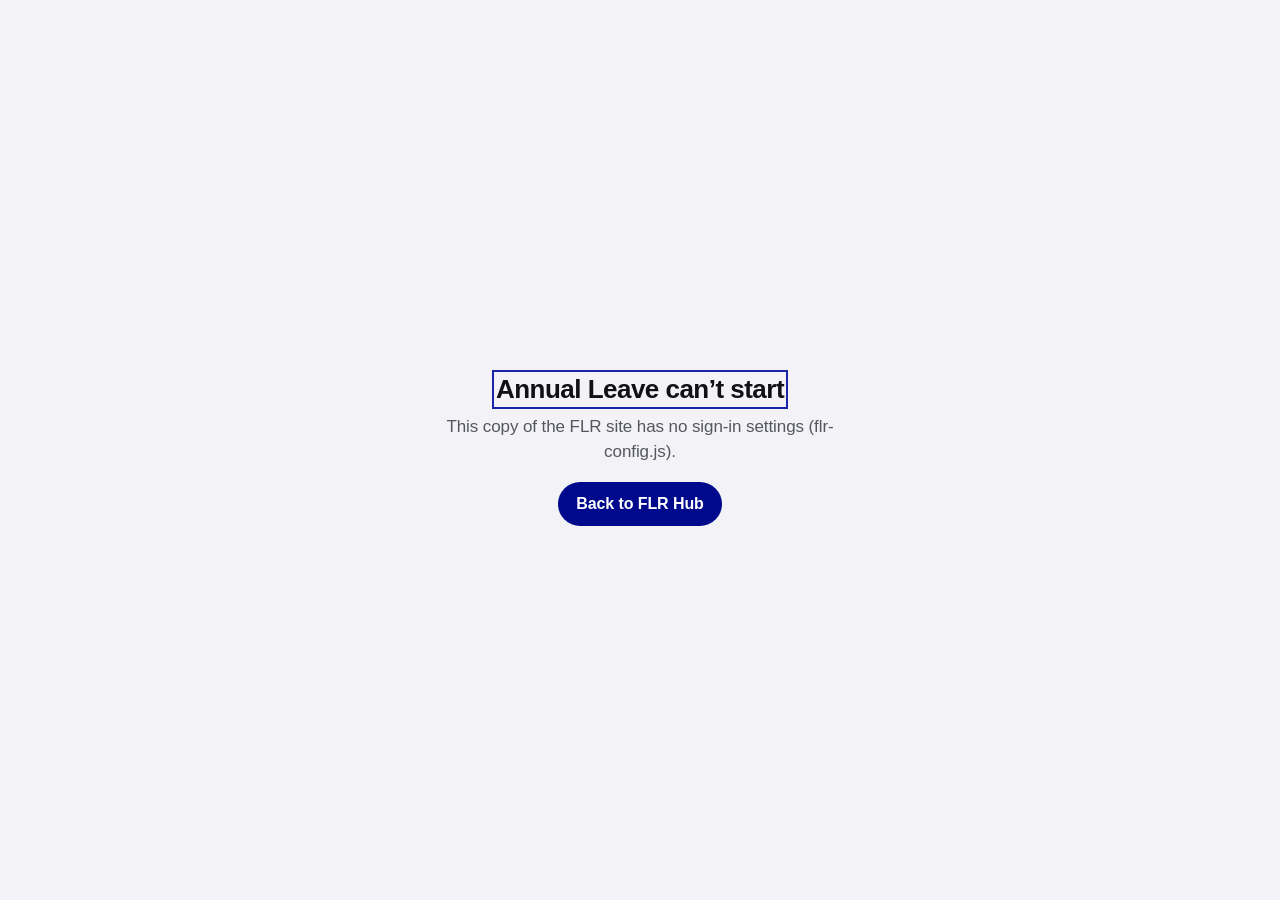
==== commit 5bc2d50e: "Annual Leave: ask to cancel accepted leave (Cancel this request? on the row; Requests to cancel on A" ====
--- a/annual-leave/index.html
+++ b/annual-leave/index.html
@@ -767,6 +767,25 @@
   .mine-row:has(.rq-times) .rq-times{grid-area:times;margin-top:10px;flex-wrap:nowrap}   /* "by …" goes under its time instead */
 }
 .mr-main{min-width:0}
+/* Asking to cancel accepted leave: under the row's status, or on its own line on a phone */
+.mr-status{display:flex;flex-wrap:wrap;justify-content:flex-end;gap:6px}
+.mine-rows>li{position:relative}
+.mr-cancel{position:absolute;right:44px;bottom:6px;min-height:28px;padding:0 6px;border:0;border-radius:8px;background:none;color:var(--red-ink);font:600 13px/28px var(--font-text);cursor:pointer;-webkit-tap-highlight-color:transparent}
+.mine-row.nb>.mr-cancel{right:10px}
+.mine-rows>li:has(>.mr-cancel) .rq-times{padding-right:150px}   /* the times stay clear of it */
+.mr-cancel:disabled{opacity:.45;cursor:default}
+@media (hover:hover){.mr-cancel:hover:not(:disabled){background:var(--red-soft)}}
+.mr-cancel:active:not(:disabled){background:var(--red-soft)}
+.mr-cancel:focus-visible{outline:2px solid var(--focus);outline-offset:1px}
+.rq-times:has(.rq-t:nth-child(3)){flex-wrap:wrap!important}
+.appr-sects{display:grid;gap:24px}
+.cancel-body{display:block}
+@media (max-width:600px){
+  .mr-status{justify-content:flex-start}
+  .mine-rows>li:has(>.mr-cancel) .rq-times{padding-right:0}
+  .mr-cancel,.mine-row.nb>.mr-cancel{position:static;display:block;min-height:44px;padding:0 16px 4px;line-height:40px;text-align:left;margin-left:0}
+  .mine-row.nb>.mr-cancel{grid-column:1 / -1;padding:0;justify-self:start}
+}
 .empty-act{margin-top:12px}
 @media (max-width:420px){.mine-row{grid-template-columns:46px minmax(0,1fr)}.mr-status{grid-column:2}}
 /* A person's record (approvers): the same parts, with "When FLR is closed" beside the days left, each request opening
@@ -2028,6 +2047,23 @@
   await load();
 }
 
+async function cancelStep(id, step, done) {
+  if (state.busy) return;
+  state.busy = id;
+  renderAll();
+  try { await step(); } catch (err) {
+    state.busy = null;
+    renderAll();
+    showToast(`That wasn’t saved: ${(err && (err.details || err.message)) || 'try again in a moment.'}`);
+    return;
+  }
+  state.busy = null;
+  showToast(done);
+  await load();
+}
+const askCancel = (id) => cancelStep(id, () => window.__FLR_LEAVE.askCancel(id), 'Sent to a leave approver. The holiday stays booked until they decide.');
+const keepLeave = (id) => cancelStep(id, () => window.__FLR_LEAVE.keepLeave(id), 'Holiday kept.');
+
 /* ---------------------------------------------------------------------
    Helpers
    --------------------------------------------------------------------- */
@@ -2083,10 +2119,24 @@
   const hub = Date.parse(d.at), board = Date.parse(r.cur.decidedAt || '');
   return Number.isFinite(hub) && Number.isFinite(board) && Math.abs(hub - board) > 60000 ? '' : d.by;
 }
+// Asking to cancel accepted leave (on the Hub): the holiday stays booked until a leave approver decides. Asking is possible
+// until the leave starts, and the FLR server checks that and whose it is. Approving is the normal "Cancelled" decision.
+function cancelOf(r) {
+  const c = window.__FLR_LEAVE && window.__FLR_LEAVE.cancels ? window.__FLR_LEAVE.cancels[r.id] : null;
+  return c && r.decision === 'accepted' ? c : null;
+}
+const cancelWaiting = (r) => { const c = cancelOf(r); return Boolean(c) && c.status === 'waiting'; };
+const canAskCancel = (r) => Boolean(window.__FLR_LEAVE && window.__FLR_LEAVE.askCancel) && r.decision === 'accepted' && !cancelWaiting(r)
+  && (state.ctx.daysOf(r).from || r.from || '') > state.ctx.today;
+const statusHtml = (r) => `${pillFor(r.decision)}${cancelWaiting(r) ? '<span class="pill review">Waiting to cancel</span>' : ''}`;
+const askCancelBtn = (r) => (canAskCancel(r) ? `<button class="mr-cancel" type="button" data-act="cancel-ask" data-id="${esc(r.id)}" aria-label="${esc(`Cancel this request? ${fmtRange(r.from, r.to)}`)}" ${state.busy ? 'disabled' : ''}>Cancel this request?</button>` : '');
 // [label, when, who]: who only for a decision made on the Hub
 function requestTimes(r) {
   const out = [[r.imported ? 'Imported' : 'Requested', fmtStamp(r.createdAt) || '—', '']];
   if (DECIDED_WORD[r.decision]) out.push([DECIDED_WORD[r.decision], fmtStamp(r.cur.decidedAt) || (r.cur.decidedOn ? fmtDate(r.cur.decidedOn) : '—'), decidedBy(r)]);
+  const c = cancelOf(r);
+  if (c && c.status === 'waiting') out.push(['Cancel requested', fmtStamp(c.askedAt) || '—', c.askedBy || '']);
+  if (c && c.status === 'declined') out.push(['Cancel declined', fmtStamp(c.decidedAt) || '—', c.decidedBy || '']);
   return out;
 }
 const whenHtml = (when, by) => `<span class="rq-when">${esc(when)}</span>${by ? ` <span class="rq-by">by ${esc(by)}</span>` : ''}`;
@@ -2288,7 +2338,7 @@
   // Everyone has Today. Staff on the FLR Hub have it and My Leave; approvers have every tab; on Claude there's no My Leave.
   for (const t of document.querySelectorAll('#tabs .tab')) t.hidden = !tabsFor().includes(t.dataset.id);
   if (state.data && !tabsFor().includes(state.tab)) state.tab = staffView() ? 'today' : 'approvals';
-  const open = state.data ? state.data.requests.filter(isPending).length : 0;
+  const open = state.data ? state.data.requests.filter((r) => isPending(r) || cancelWaiting(r)).length : 0;
   for (const t of document.querySelectorAll('#tabs .tab')) {
     const on = t.dataset.id === state.tab;
     t.setAttribute('aria-selected', String(on));
@@ -2500,12 +2550,41 @@
 
 /* ---------- Approvals ---------- */
 function renderApprovals() {
-  const open = state.data.requests.filter(isPending).sort((a, b) => (a.from || '9999').localeCompare(b.from || '9999'));
-  setHead('Approvals', open.length ? `${open.length} request${open.length === 1 ? '' : 's'} waiting, soonest leave first` : 'Nothing waiting on you');
-  if (!open.length) {
-    return emptyHtml('All caught up', 'New requests from the staff form appear here. Use the Diary to see who is off, and select a name there for their days left.', 'done');
-  }
-  return `<div class="cards">${open.map(renderCard).join('')}</div>`;
+  const byFirstDay = (x, z) => (x.from || '9999').localeCompare(z.from || '9999');
+  const open = state.data.requests.filter(isPending).sort(byFirstDay), asks = state.data.requests.filter(cancelWaiting).sort(byFirstDay);
+  const words = [open.length ? `${open.length} request${open.length === 1 ? '' : 's'} waiting` : '', asks.length ? `${asks.length} to cancel` : ''].filter(Boolean).join(', ');
+  setHead('Approvals', words ? `${words}, soonest leave first` : 'Nothing waiting on you');
+  if (!open.length && !asks.length) {
+    return emptyHtml('All caught up', 'New requests from the staff form appear here, and requests to cancel accepted leave. Use the Diary to see who is off, and select a name there for their days left.', 'done');
+  }
+  const section = (id, title, html) => `<section aria-labelledby="${id}"><h2 class="mine-sect" id="${id}">${title}</h2><div class="cards">${html}</div></section>`;
+  if (!asks.length) return `<div class="cards">${open.map(renderCard).join('')}</div>`;
+  return `<div class="appr-sects">${section('asks-h', `Requests to cancel · ${asks.length}`, asks.map(renderCancelCard).join(''))}
+    ${open.length ? section('open-h', `New requests · ${open.length}`, open.map(renderCard).join('')) : ''}</div>`;
+}
+// Someone asks to cancel accepted leave: approve it (the normal "Cancelled" decision: the days go back) or keep the holiday.
+function cancelButtons(r, anyBusy, busy) {
+  return `<div class="decide-row">
+      <button class="btn accept lg" type="button" data-act="decide" data-id="${esc(r.id)}" data-action="Cancelled" ${anyBusy ? 'disabled' : ''}${busy ? ' aria-busy="true"' : ''}>${busy ? `${icon('spin', 'ico spin')}Saving…` : `${icon('check')}Approve cancellation`}</button>
+      <button class="btn lg" type="button" data-act="cancel-keep" data-id="${esc(r.id)}" ${anyBusy ? 'disabled' : ''}>Keep the holiday</button>
+    </div>`;
+}
+function renderCancelCard(r) {
+  const d = state.ctx.daysOf(r), c = cancelOf(r), name = displayName(r), anyBusy = Boolean(state.busy);
+  return `<article class="card" data-card="${esc(r.id)}" aria-label="${esc(`${name}: request to cancel`)}">
+    <header class="card-head">
+      <div class="ch-who">${avatar(name, staffIdOf(r))}<div><h2>${esc(name)}</h2><div class="meta-line"><span>Cancel requested ${whenHtml(fmtStamp(c.askedAt) || '—', c.askedBy)}</span></div></div></div>
+      <div class="ch-side">${statusHtml(r)}<button class="btn tinted sm" type="button" data-act="open" data-id="${esc(r.id)}">Details</button></div>
+    </header>
+    <div class="card-body cancel-body"><div class="card-col">
+      <section class="panel-block"><h3 class="eyebrow">Holiday to cancel</h3>
+        <p class="dates">${esc(fmtRange(d.from, d.to))}</p>
+        <div><span class="chip days num">${esc(plural(d.total, 'working day'))}</span></div>
+        <p class="subtle">Approving cancels this leave and the days go back into ${esc(firstName(name))}’s allowance. Until then it stays booked.</p>
+      </section>
+    </div></div>
+    <footer class="card-foot">${cancelButtons(r, anyBusy, state.busy === r.id)}</footer>
+  </article>`;
 }
 function decideButtons(r, anyBusy, busy) {
   return `<div class="decide-row">
@@ -2961,7 +3040,7 @@
   return `<li><button class="mine-row" type="button" data-act="open" data-id="${esc(r.id)}">
       <span class="ag-date">${badge}</span>
       <span class="mr-main"><span class="mr-dates">${esc(fmtRange(d.from, d.to))}</span><span class="subtle">${esc(bits.join(' · '))}</span>${timesHtml(r)}</span>
-      <span class="mr-status">${pillFor(r.decision)}</span>${icon('chev-r', 'ico mr-go')}</button></li>`;
+      <span class="mr-status">${statusHtml(r)}</span>${icon('chev-r', 'ico mr-go')}</button>${askCancelBtn(r)}</li>`;
 }
 function renderMine() {
   const { me, requests, email } = mineFor();
@@ -2999,8 +3078,8 @@
   const n = (rows) => rows.reduce((a, row) => a + row.list.length, 0);
   const rowHtml = (row) => `<li class="mine-row nb">
       <div class="mr-main"><p class="mr-dates">${esc(fmtRange(row.from, row.to))}${row.list.length > 1 ? ` · ${row.list.length} requests` : ''}</p><p class="subtle">${esc(row.text)}</p></div>
-      <div class="mr-status">${pillFor(row.decision)}</div>
-      <div class="mr-times">${row.list.map(timesHtml).join('')}</div></li>`;
+      <div class="mr-status">${row.list.length === 1 ? statusHtml(row.list[0]) : pillFor(row.decision)}</div>
+      <div class="mr-times">${row.list.map(timesHtml).join('')}</div>${row.list.length === 1 ? askCancelBtn(row.list[0]) : ''}</li>`;
   const list = (rows) => `<ul class="mine-rows">${rows.map(rowHtml).join('')}</ul>`;
   const group = (title, rows) => (rows.length ? `<h3 class="mine-grp-h">${esc(title)} · ${n(rows)}</h3>${list(rows)}` : '');
   const any = g.going.length || g.waiting.length || g.notGoing.length || g.before.length;
@@ -3186,7 +3265,7 @@
     const pending = isPending(r), ev = pending ? evaluate(r) : null, d = state.ctx.daysOf(r);
     const anyBusy = Boolean(state.busy), name = displayName(r), sid = staffIdOf(r);
     const details = ev ? ev.details : r.cur.details || 'No checks recorded for this request.';
-    const actions = pending
+    const actions = cancelWaiting(r) ? cancelButtons(r, anyBusy, state.busy === r.id) : pending
       ? `<label class="lbl" for="pnote-${esc(r.id)}"><span class="eyebrow">Note saved with the decision (optional)</span>
           <textarea class="note" id="pnote-${esc(r.id)}" data-note="${esc(r.id)}" ${anyBusy ? 'disabled' : ''}>${esc(state.notes[r.id] || '')}</textarea></label>
         ${decideButtons(r, anyBusy, state.busy === r.id)}`
@@ -3199,7 +3278,7 @@
         <button class="close" type="button" data-act="close" aria-label="Close details">${icon('close')}</button>
       </header>
       <div class="dlg-body">
-        <div class="decide-row">${pillFor(r.decision)}${ev ? suggestPill(ev.suggested) : ''}</div>
+        <div class="decide-row">${statusHtml(r)}${ev ? suggestPill(ev.suggested) : ''}</div>
         ${ev ? `<p class="subtle">${esc(screenReason(ev.reason))}</p>` : ''}
         <div class="statlist">
           <div class="stat"><span>Working days</span><b class="num">${fmtNum(d.total)}</b></div>
@@ -3242,6 +3321,13 @@
     return;
   }
   decide(id, action);
+}
+function requestCancel(id) {
+  const r = state.data.requests.find((x) => x.id === id);
+  if (!r) return;
+  const mine = staffView() || (mineFor().me && String((state.ctx.staffOf(r) || {}).id) === String(mineFor().me.id));
+  state.confirm = { title: 'Are you sure you want to request to cancel this holiday?', body: `${fmtRange(r.from, r.to)}. ${mine ? 'It stays booked' : `It stays booked for ${firstName(displayName(r))}`} until a leave approver approves the cancellation.`, yes: 'Request to cancel', no: 'Keep the holiday', tone: 'deny', run: () => askCancel(id) };
+  renderOverlay();
 }
 /* ---------- Opening and closing a person's record ---------- */
 // The record shows in place of the tab it was opened from, which stays selected. "‹ Diary" above the name, that tab
@@ -3374,6 +3460,8 @@
     case 'person-back': closePerson(); break;
     case 'close': state.panel = null; renderOverlay(); break;
     case 'decide': requestDecision(id, el.dataset.action); break;
+    case 'cancel-ask': requestCancel(id); break;
+    case 'cancel-keep': keepLeave(id); break;
     case 'confirm-yes': { const run = state.confirm && state.confirm.run; state.confirm = null; renderOverlay(); if (run) run(); break; }
     case 'confirm-no': state.confirm = null; renderOverlay(); break;
     case 'month': {
